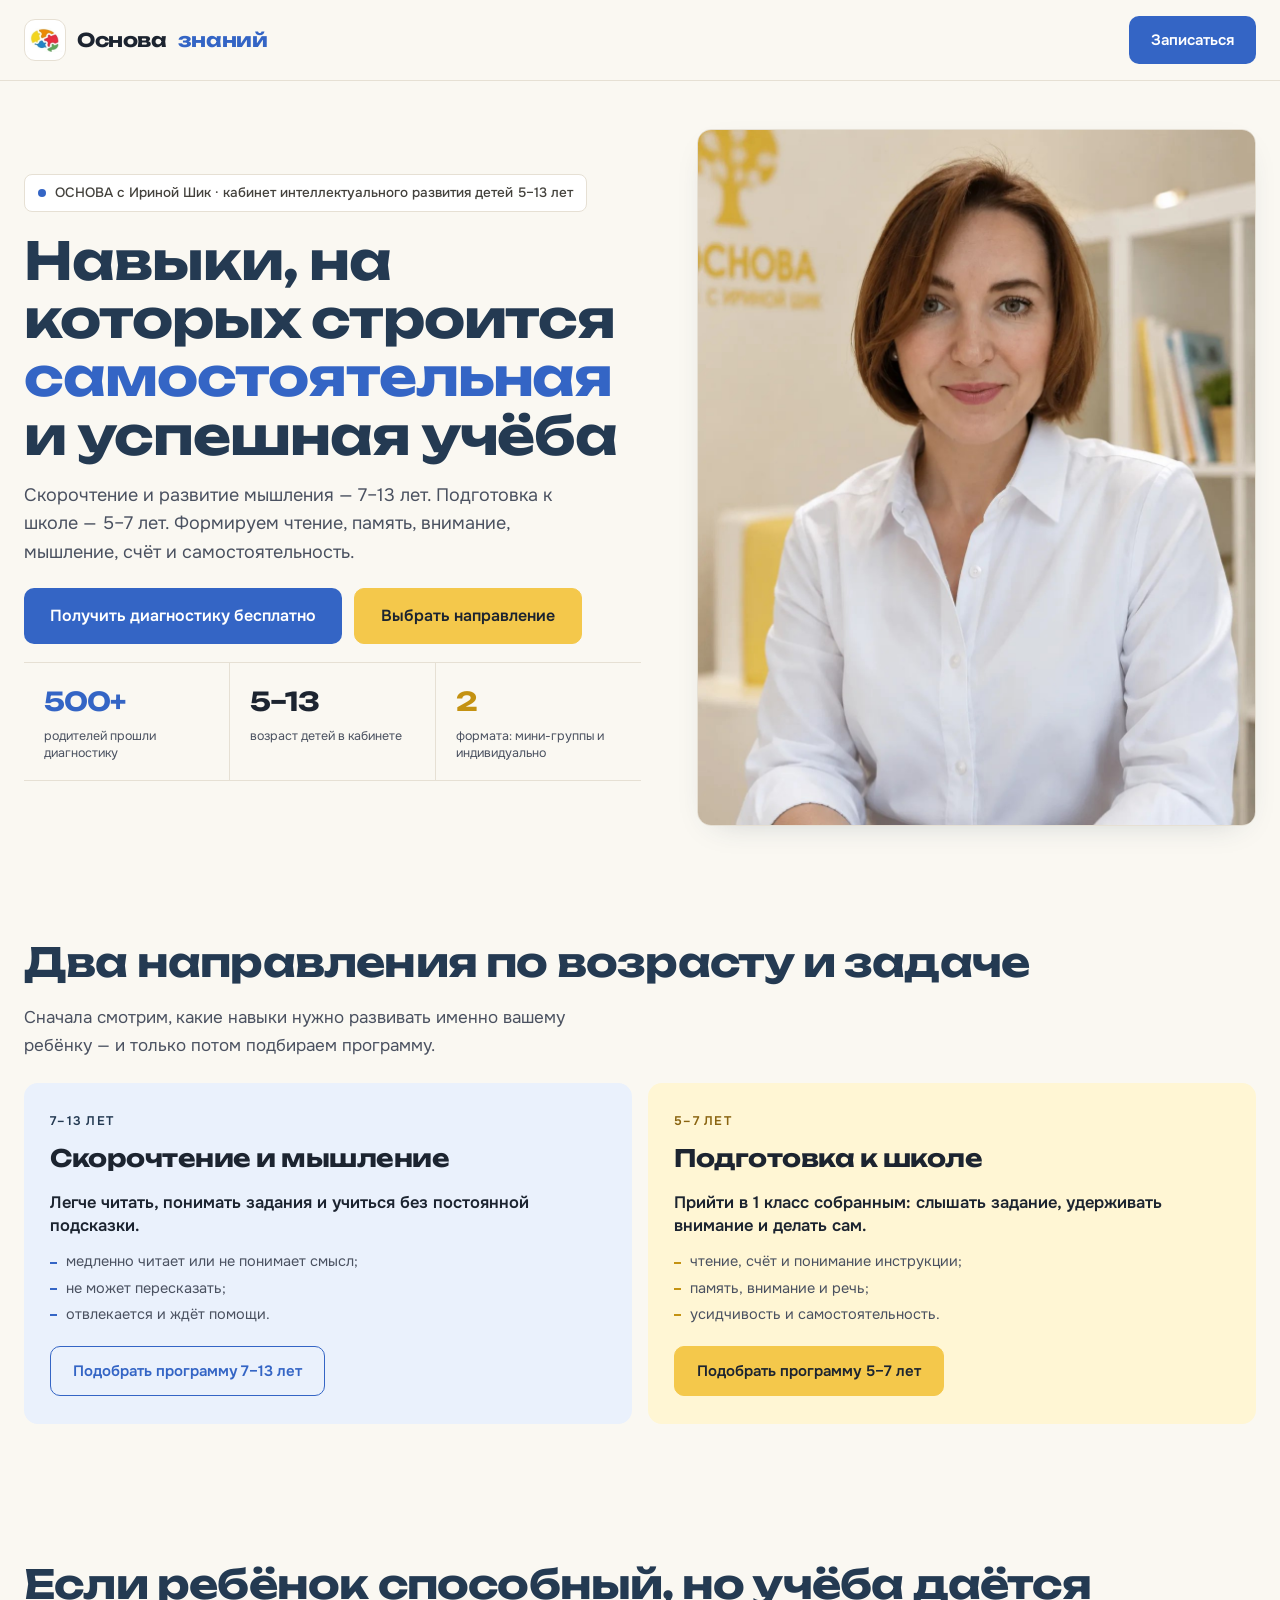
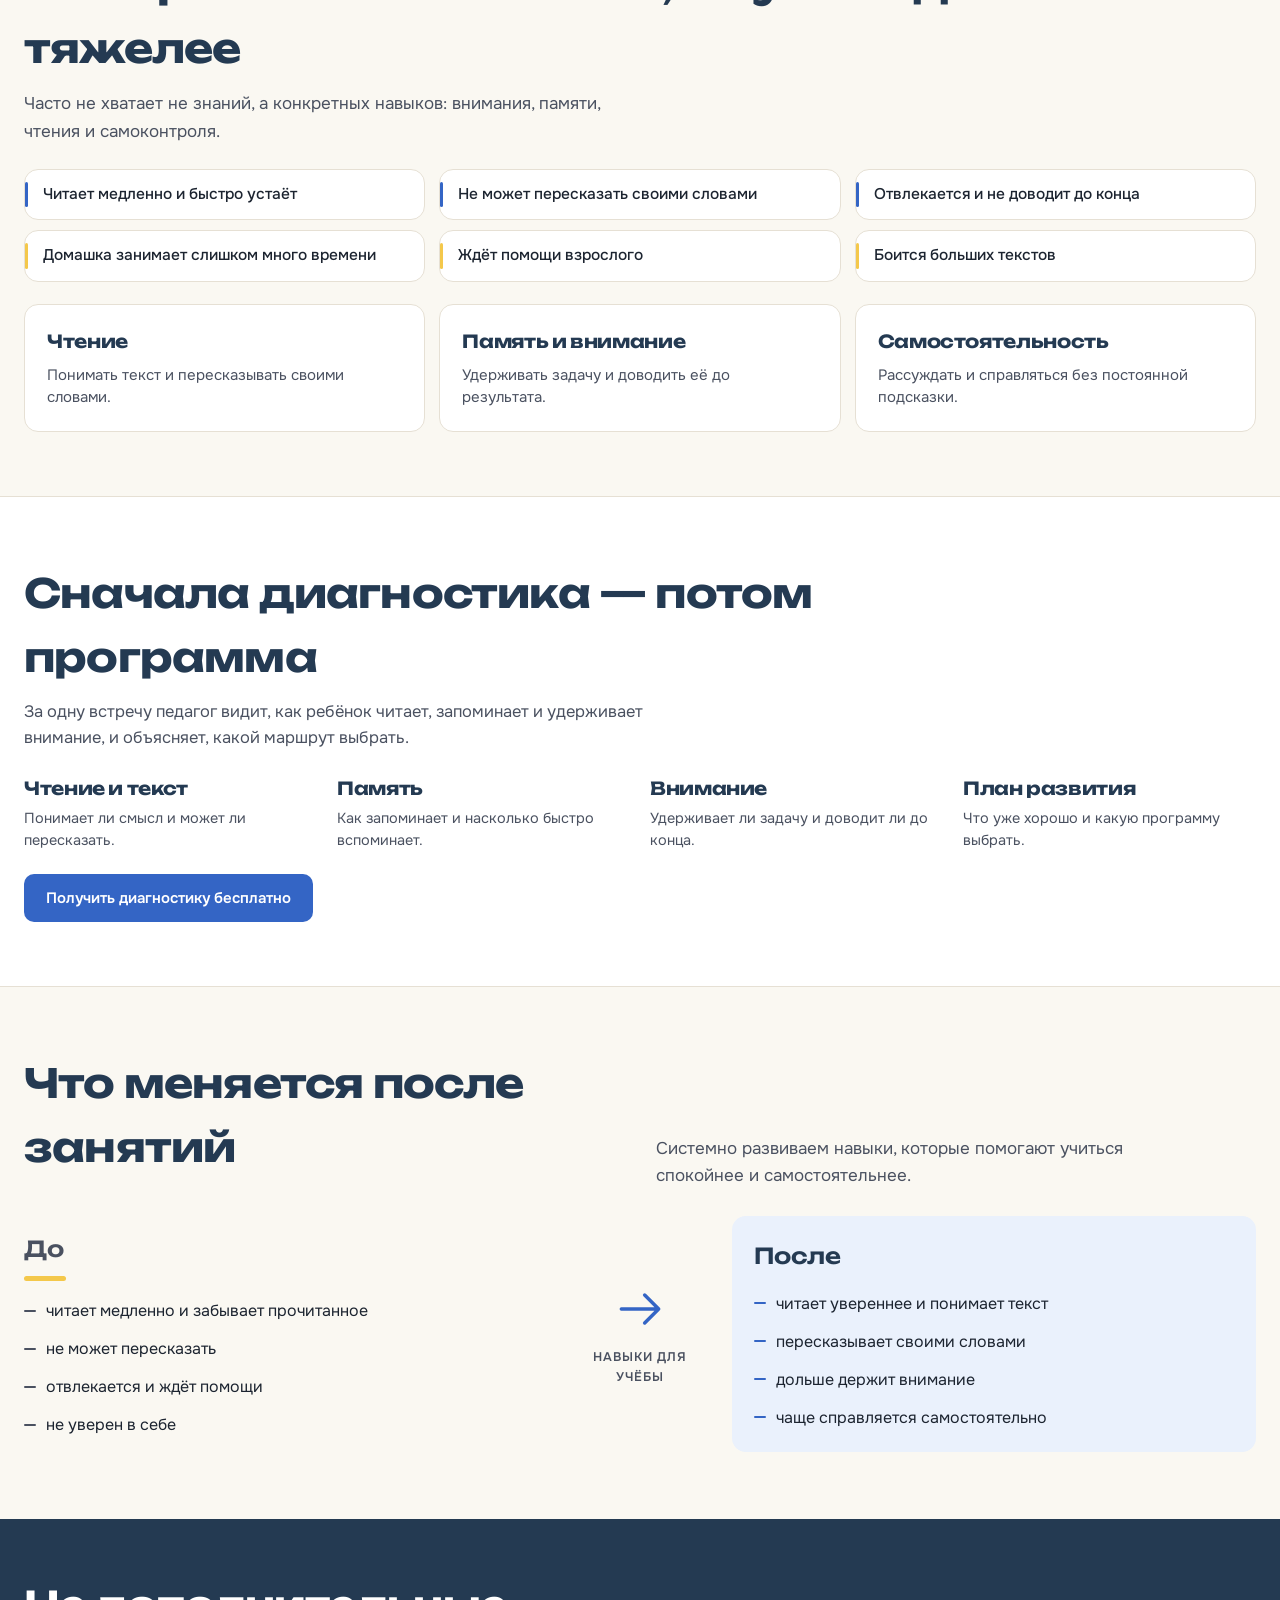
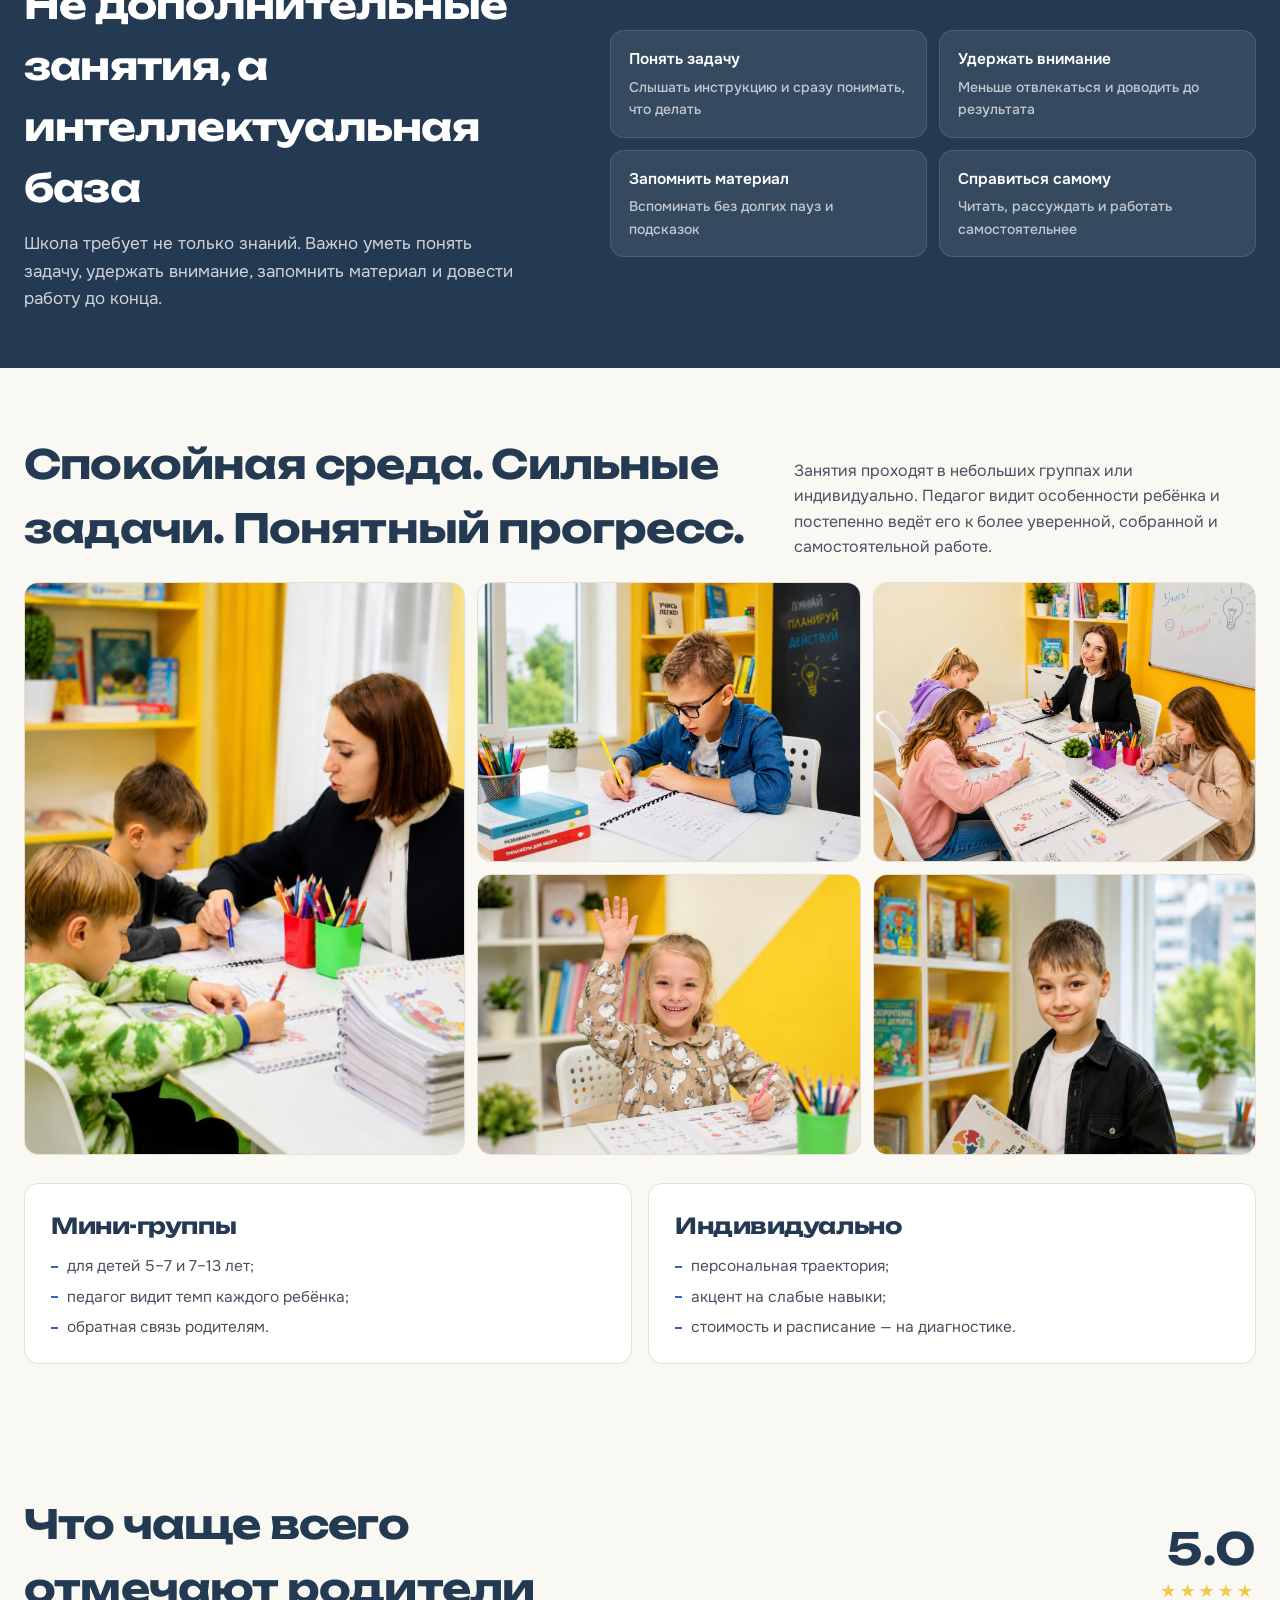
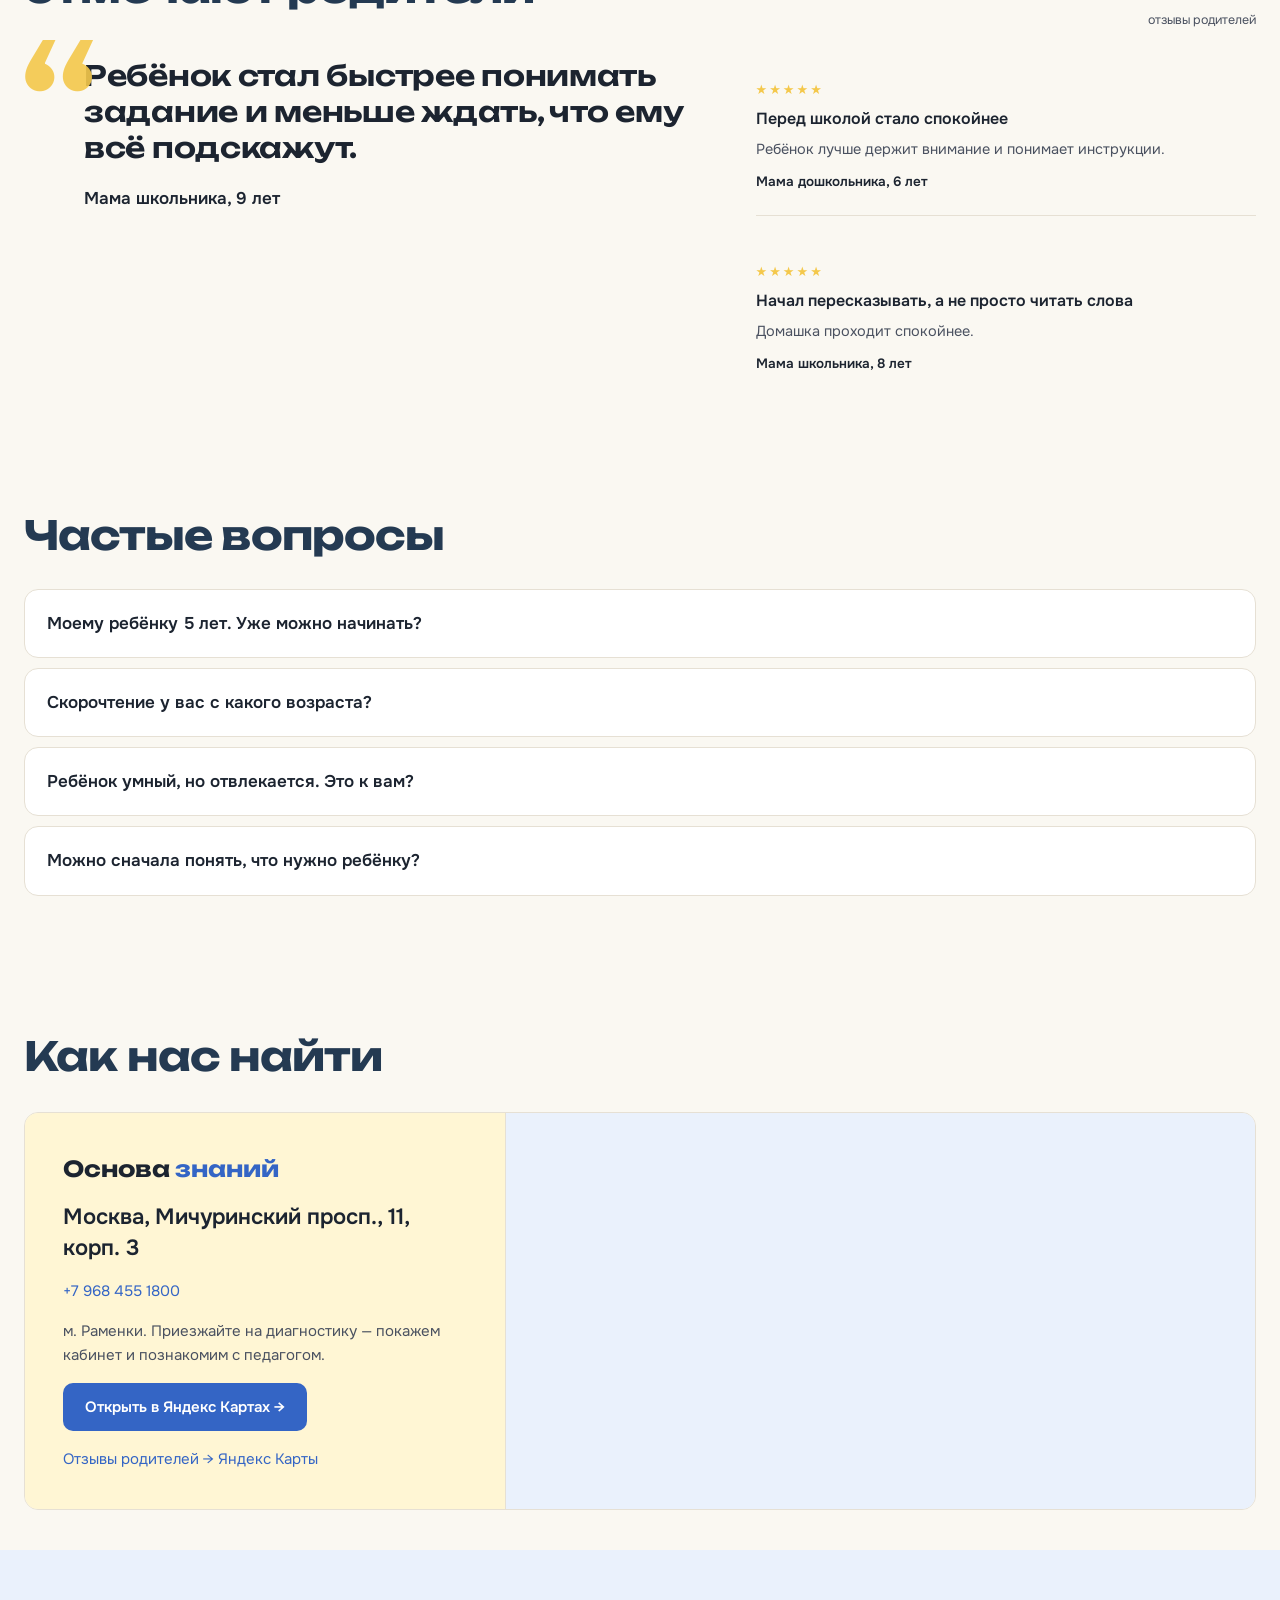
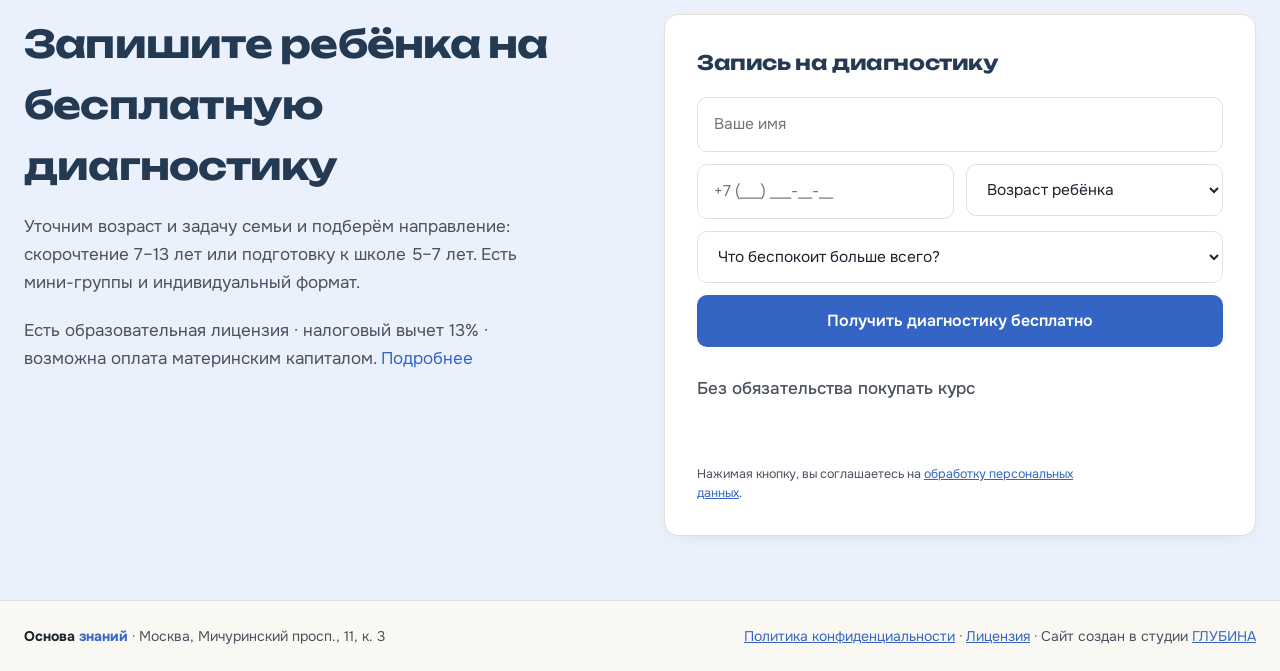
==== index.html @ 5313c155 "Widen the layout, warm the palette, and give each section a clearer job. Co-authored-by: Cursor <cur" ====
<!DOCTYPE html>
<html lang="ru">
<head>
<meta charset="utf-8">
<meta name="viewport" content="width=device-width, initial-scale=1">
<script>(function(){var p=location.pathname;if(/\/index\.html$/i.test(p))location.replace(p.replace(/\/index\.html$/i,'/')+location.search+location.hash);})();</script>
<title>Основа знаний — кабинет интеллектуального развития детей 5–13 лет</title>
<meta name="description" content="ОСНОВА с Ириной Шик на Мичуринском: скорочтение и развитие мышления 7–13 лет, подготовка к школе 5–7 лет. Бесплатная диагностика 40 минут.">
<meta name="robots" content="index, follow">
<meta name="author" content="Основа знаний">
<link rel="canonical" href="https://osnova.kotiksym.ru/">
<meta property="og:type" content="website">
<meta property="og:site_name" content="Основа знаний">
<meta property="og:title" content="Основа знаний — кабинет интеллектуального развития детей 5–13 лет">
<meta property="og:description" content="Скорочтение и развитие мышления 7–13 лет. Подготовка к школе 5–7 лет. Бесплатная диагностика 40 минут.">
<meta property="og:url" content="https://osnova.kotiksym.ru/">
<meta property="og:image" content="https://osnova.kotiksym.ru/images/hero.jpg">
<meta property="og:locale" content="ru_RU">
<meta name="geo.region" content="RU-MOW">
<meta name="geo.placename" content="Москва">
<meta name="geo.position" content="55.699093;37.511283">
<meta name="ICBM" content="55.699093, 37.511283">
<meta name="yandex-verification" content="76be8c8c491245c5">
<link rel="icon" type="image/png" sizes="120x120" href="/favicon-120.png">
<link rel="icon" type="image/png" sizes="512x512" href="/images/favicon-512.png">
<link rel="icon" type="image/png" sizes="64x64" href="/favicon.png">
<link rel="icon" type="image/x-icon" href="/favicon.ico">
<link rel="apple-touch-icon" sizes="180x180" href="/apple-touch-icon.png">
<script type="application/ld+json">
{
  "@context": "https://schema.org",
  "@type": "EducationalOrganization",
  "name": "Основа знаний",
  "description": "Кабинет интеллектуального развития детей 5–13 лет на Мичуринском проспекте. Скорочтение и развитие мышления 7–13 лет, подготовка к школе 5–7 лет.",
  "url": "https://osnova.kotiksym.ru/",
  "image": "https://osnova.kotiksym.ru/images/hero.jpg",
  "logo": "https://osnova.kotiksym.ru/images/favicon-512.png",
  "address": {
    "@type": "PostalAddress",
    "streetAddress": "Мичуринский просп., 11, корп. 3",
    "addressLocality": "Москва",
    "addressRegion": "Москва",
    "addressCountry": "RU"
  },
  "geo": {
    "@type": "GeoCoordinates",
    "latitude": 55.699093,
    "longitude": 37.511283
  },
  "hasMap": "https://yandex.ru/maps/213/moscow/house/michurinskiy_prospekt_11k3/Z04YcwZhS0EPQFtvfXp4eH9iYA==/?ll=37.511283%2C55.699093&z=20.4",
  "areaServed": "Москва"
}
</script>
<!-- Yandex.Metrika counter -->
<script type="text/javascript">
   (function(m,e,t,r,i,k,a){m[i]=m[i]||function(){(m[i].a=m[i].a||[]).push(arguments)};
   m[i].l=1*new Date();
   for (var j = 0; j < document.scripts.length; j++) {if (document.scripts[j].src === r) { return; }}
   k=e.createElement(t),a=e.getElementsByTagName(t)[0],k.async=1,k.src=r,a.parentNode.insertBefore(k,a)})
   (window, document,'script','https://mc.yandex.ru/metrika/tag.js?id=110489022', 'ym');
   ym(110489022, 'init', {ssr:true, webvisor:true, clickmap:true, accurateTrackBounce:true, trackLinks:true});
</script>
<noscript><div><img src="https://mc.yandex.ru/watch/110489022" style="position:absolute; left:-9999px;" alt="" /></div></noscript>
<!-- /Yandex.Metrika counter -->
<link rel="preconnect" href="https://fonts.googleapis.com">
<link rel="preconnect" href="https://fonts.gstatic.com" crossorigin>
<link href="https://fonts.googleapis.com/css2?family=Onest:wght@300;400;500;600;700;800&family=Unbounded:wght@400;500;600;700;800&display=swap" rel="stylesheet">
<style>
  :root{
    --bg:#FAF8F2; --surface:#FFFFFF; --line:#E6E0D4;
    --blue:#3465C5; --blue-hover:#2B56AD; --dark-blue:#243A52; --blue-soft:#EAF1FC;
    --yellow:#F4C84B; --yellow-hover:#E0B53A; --yellow-soft:#FFF6D4;
    --yellow-text:#8A6410; --yellow-num:#C49212;
    --text:#1C2430; --muted:#4A5160;
    --radius:14px; --radius-sm:10px;
  }
  *{box-sizing:border-box}
  html{scroll-behavior:smooth}
  body{margin:0;background:var(--bg);color:var(--text);font-family:"Onest",system-ui,-apple-system,sans-serif;font-size:17px;line-height:1.6;-webkit-font-smoothing:antialiased}
  ::selection{background:var(--yellow);color:var(--text)}
  img,svg,iframe{max-width:100%;display:block}
  a{color:var(--blue);text-decoration:none}
  a:hover{color:var(--blue-hover)}
  h1,h2,h3{font-family:'Unbounded','Onest',system-ui,sans-serif;font-weight:700;letter-spacing:-.02em;color:var(--dark-blue);margin:0}
  .wrap{width:calc(100% - 48px);max-width:1360px;margin:0 auto}
  @media (min-width:1680px){
    .wrap{max-width:1440px;width:calc(100% - 96px)}
  }
  section[id]{scroll-margin-top:84px}
  .journey-block{scroll-margin-top:84px}
  @keyframes draw{to{stroke-dashoffset:0}}

  section{padding:64px 0}
  section.hero{padding:48px 0 40px}
  section.contacts{padding:64px 0 40px}
  section.live{padding:56px 0}
  section.finale{padding:64px 0}
  section.gallery,section.directions,section.recognize,section.check,section.reviews,section.faq-sec,section.results{padding:64px 0}

  header.site{position:sticky;top:0;z-index:40;background:rgba(250,248,242,.94);backdrop-filter:blur(8px);border-bottom:1px solid var(--line)}
  header.site nav{display:flex;align-items:center;justify-content:space-between;gap:18px;padding:16px 0}
  .brand{display:flex;align-items:center;gap:11px;font-family:'Unbounded','Onest',system-ui,sans-serif;font-weight:700;font-size:19px;letter-spacing:-.02em;color:var(--text)}
  .brand em{font-style:normal;color:var(--blue)}
  .brand-mark{width:42px;height:42px;border-radius:11px;background:#fff;border:1px solid var(--line);display:grid;place-items:center;overflow:hidden;flex:0 0 auto}
  .brand-mark img{width:36px;height:36px;object-fit:contain}
  .btn{display:inline-flex;align-items:center;justify-content:center;min-height:48px;padding:12px 22px;border-radius:var(--radius-sm);font-weight:600;font-size:15px;border:0;cursor:pointer;transition:background .18s,color .18s,border-color .18s;text-decoration:none}
  .btn-primary{background:var(--blue);color:#fff}
  .btn-primary:hover{background:var(--blue-hover);color:#fff}
  .btn-outline{background:transparent;color:var(--blue);border:1.5px solid var(--blue)}
  .btn-outline:hover{background:var(--blue);color:#fff}
  .btn-lg{padding:14px 26px;font-size:16px;min-height:52px}

  /* Hero */
  .hero .eyebrow{display:inline-flex;align-items:center;gap:9px;padding:7px 13px;border:1px solid var(--line);border-radius:8px;font-size:13.5px;font-weight:500;color:#43413c;background:var(--surface)}
  .hero .eyebrow i{width:8px;height:8px;border-radius:50%;background:var(--blue);display:inline-block}
  .hero h1{font-size:clamp(32px,4.2vw,52px);line-height:1.12;margin:20px 0 16px;text-wrap:wrap;max-width:18ch}
  .hero h1 .u{position:relative;white-space:normal;color:var(--blue)}
  .hero h1 .u svg{position:absolute;left:-3%;right:-3%;bottom:-11px;width:106%;height:18px;overflow:visible}
  .hero p.lead{font-size:18px;line-height:1.58;color:var(--muted);max-width:46ch;margin:0 0 22px;text-wrap:pretty}
  .hero p.lead b{color:var(--text);font-weight:600}
  .hero-cta{display:flex;gap:12px;flex-wrap:wrap;margin-bottom:18px}
  .hero-cta .btn{justify-content:center}
  .hero-cta .btn-outline{background:var(--yellow);border:1.5px solid var(--yellow);color:var(--text)}
  .hero-cta .btn-outline:hover{background:var(--yellow-hover);border-color:var(--yellow-hover);color:var(--text)}
  .hero-meta{margin:0 0 26px;color:var(--muted);font-size:14.5px;font-weight:500;letter-spacing:.01em}
  .trust{display:flex;flex-wrap:wrap;gap:9px;margin-bottom:30px}
  .trust span{display:inline-flex;align-items:center;gap:6px;padding:8px 13px;border:1px solid var(--line);border-radius:999px;background:var(--surface);font-size:13.5px;font-weight:600}
  .trust .stars{color:var(--yellow);letter-spacing:1px}
  .hero .wrap{display:grid;grid-template-columns:minmax(0,1.05fr) minmax(0,.95fr);gap:56px;align-items:center}
  .hero-photo{border-radius:var(--radius);overflow:hidden;border:1px solid var(--line);box-shadow:0 10px 32px -18px rgba(36,58,82,.28);background:var(--surface);align-self:center;padding:0}
  .hero-photo img{display:block;width:100%;height:auto;object-fit:contain;object-position:top center}

  /* Real photo block */
  .gallery{padding:64px 0}
  .gallery-head{display:flex;align-items:end;justify-content:space-between;gap:24px;margin-bottom:22px}
  .gallery-head h2{font-size:clamp(28px,3.4vw,40px)}
  .gallery-head p{margin:0;color:var(--muted);max-width:42ch;font-size:16px}
  .gallery-grid{display:grid;grid-template-columns:1.15fr 1fr 1fr;grid-template-rows:1fr 1fr;gap:12px;aspect-ratio:2.15/1;min-height:420px}
  .gallery-item{appearance:none;padding:0;text-align:inherit;font:inherit;color:inherit;display:block;border-radius:var(--radius);overflow:hidden;border:1px solid var(--line);background:var(--surface);cursor:zoom-in;position:relative;min-width:0;min-height:0}
  .gallery-grid .gallery-item{height:100%;width:100%}
  .gallery-grid .gallery-item:nth-child(1){grid-row:1 / span 2}
  .gallery-grid .gallery-item img{width:100%;height:100%;display:block;object-fit:cover;transition:transform .35s ease}
  .gallery-grid .gallery-item:nth-child(1) img{object-position:center 38%}
  .gallery-grid .gallery-item:nth-child(2) img{object-position:center 48%}
  .gallery-grid .gallery-item:nth-child(3) img{object-position:center 42%}
  .gallery-grid .gallery-item:nth-child(4) img{object-position:center 30%}
  .gallery-grid .gallery-item:nth-child(5) img{object-position:center 18%}
  .gallery-grid .gallery-item:hover img{transform:scale(1.03)}

  .photo-lightbox{position:fixed;inset:0;background:rgba(20,24,34,.88);z-index:100;display:none;align-items:center;justify-content:center;padding:28px}
  .photo-lightbox.open{display:flex}
  .photo-lightbox img{max-width:min(1100px,94vw);max-height:90vh;width:auto;height:auto;border-radius:14px;box-shadow:0 24px 80px rgba(0,0,0,.35)}
  .photo-lightbox button{position:absolute;top:18px;right:18px;width:44px;height:44px;border:0;border-radius:50%;background:#fff;color:var(--text);font:600 25px/1 Onest,sans-serif;cursor:pointer}

  @media (max-width:1099px){
    .hero .wrap{grid-template-columns:minmax(0,1fr)}
    .hero-photo{max-width:420px;margin-inline:auto}
    .gallery-head{align-items:start;flex-direction:column;gap:8px}
    .gallery-grid{grid-template-columns:1fr 1fr;grid-template-rows:minmax(280px,42vw) minmax(170px,24vw) minmax(170px,24vw);aspect-ratio:auto;min-height:0}
    .gallery-grid .gallery-item:nth-child(1){grid-column:1 / -1;grid-row:auto}
  }
  @media (max-width:640px){
    .hero-photo{max-width:340px}
    .gallery-grid{grid-template-columns:1fr 1fr;grid-template-rows:minmax(220px,58vw) minmax(140px,36vw) minmax(140px,36vw);gap:10px;aspect-ratio:auto;min-height:0}
    .gallery-grid .gallery-item:nth-child(1){grid-column:1 / -1}
  }
  .proof{display:grid;grid-template-columns:repeat(3,1fr);max-width:none;gap:0;border-top:1px solid var(--line);border-bottom:1px solid var(--line)}
  .proof>div{padding:18px 20px;border-right:1px solid var(--line)}
  .proof>div:last-child{border-right:0}
  .proof b{display:block;font-family:'Unbounded','Onest',system-ui,sans-serif;font-weight:700;font-size:26px;letter-spacing:-.04em;color:var(--dark-blue)}
  .proof>div:nth-child(1) b{color:var(--blue)}
  .proof>div:nth-child(2) b{color:var(--text)}
  .proof>div:nth-child(3) b{color:var(--yellow-num)}
  .proof span{display:block;color:var(--muted);font-size:12.5px;margin-top:6px;line-height:1.35}

  /* Directions — two choice blocks */
  .directions{padding:64px 0}
  .directions h2,.recognize h2,.check h2,.results-top h2,.reviews-head h2,.contacts h2,.faq-sec h2,.format-sec h2{font-size:clamp(28px,3.4vw,40px);margin:0 0 10px}
  .directions .sub,.recognize .sub,.format-sec .sub{color:var(--muted);max-width:54ch;margin:0 0 24px}
  .dir-choice{display:grid;grid-template-columns:1fr 1fr;gap:16px;align-items:stretch}
  .dir-card{background:var(--blue-soft);border-radius:var(--radius);padding:28px 26px;display:flex;flex-direction:column;gap:8px;min-width:0}
  .dir-card.alt{background:var(--yellow-soft)}
  .dir-card .age{color:var(--dark-blue);font-weight:600;font-size:12.5px;letter-spacing:.1em;text-transform:uppercase}
  .dir-card.alt .age{color:var(--yellow-text)}
  .dir-card h3{font-family:'Unbounded','Onest',system-ui,sans-serif;font-size:24px;margin:0;color:var(--text)}
  .dir-card .trigger{margin:6px 0 0;color:var(--text);font-size:16.5px;font-weight:600;line-height:1.4}
  .dir-card .result{margin:0;color:var(--muted);font-size:15.5px;line-height:1.5}
  .dir-card .dir-cta{margin-top:14px;align-self:flex-start;white-space:normal}
  .dir-card.alt .dir-cta{background:var(--yellow);border:1.5px solid var(--yellow);color:var(--text)}
  .dir-card.alt .dir-cta:hover{background:var(--yellow-hover);border-color:var(--yellow-hover);color:var(--text)}
  .dir-card h4{margin:10px 0 0;font-size:13px;font-family:Onest,sans-serif;font-weight:700;letter-spacing:.04em;text-transform:uppercase;color:var(--dark-blue)}
  .dir-card.alt h4{color:var(--yellow-text)}
  .dir-card ul{margin:6px 0 0;padding:0;list-style:none;display:grid;gap:6px}
  .dir-card li{padding-left:16px;position:relative;color:var(--muted);font-size:14.5px;line-height:1.4}
  .dir-card li::before{content:"";position:absolute;left:0;top:.7em;width:7px;height:2px;background:var(--blue)}
  .dir-card.alt li::before{background:var(--yellow-num)}
  .dir-card .dir-note{margin-top:10px;padding-top:12px;border-top:1px solid rgba(38,59,120,.12);font-size:14.5px;color:var(--text);line-height:1.5}
  .dir-card .dir-note b{display:block;margin-bottom:4px}

  .skills{padding:0}
  .skill-grid{display:grid;grid-template-columns:repeat(3,1fr);gap:14px;margin-top:22px}
  .skill-grid article{background:var(--surface);border:1px solid var(--line);border-radius:var(--radius);padding:22px}
  .skill-grid h3{font-size:18px;margin:0 0 8px}
  .skill-grid p{margin:0;color:var(--muted);font-size:15px;line-height:1.5}

  .format-grid{display:grid;grid-template-columns:1fr 1fr;gap:16px;margin-top:28px}
  .format-card{background:var(--surface);border:1px solid var(--line);border-radius:var(--radius);padding:24px 26px}
  .format-card h3{font-size:22px;margin:0 0 12px}
  .format-card ul{list-style:none;padding:0;margin:0;display:grid;gap:8px}
  .format-card li{padding-left:16px;position:relative;color:var(--muted);font-size:15.5px;line-height:1.45}
  .format-card li::before{content:"";position:absolute;left:0;top:.7em;width:7px;height:2px;background:var(--blue)}
  .format-cta{margin-top:22px}

  .faq-sec{padding:64px 0}
  .faq-sec h2{margin:0 0 22px}
  .faq-list{display:grid;gap:10px;max-width:none}
  .faq-list details{background:var(--surface);border:1px solid var(--line);border-radius:var(--radius);padding:4px 22px}
  .faq-list summary{cursor:pointer;font-weight:600;padding:16px 0;list-style:none}
  .faq-list summary::-webkit-details-marker{display:none}
  .faq-list details p{margin:0 0 16px;color:var(--muted);font-size:15.5px;line-height:1.55}

  .cta-points{display:grid;gap:10px;margin:18px 0 0;padding:0;list-style:none}
  .cta-points li{padding-left:18px;position:relative;color:var(--muted)}
  .cta-points li::before{content:"";position:absolute;left:0;top:.7em;width:8px;height:2px;background:var(--blue)}

  .reviews{padding:64px 0}

  /* Recognize pains */
  .recognize{padding:64px 0}
  .pain-grid{display:grid;grid-template-columns:1fr 1fr 1fr;gap:10px 14px;list-style:none;margin:0;padding:0}
  .pain-grid li{padding:14px 16px 14px 18px;background:var(--surface);border:1px solid var(--line);border-radius:var(--radius);font-size:15.5px;font-weight:500;line-height:1.4;position:relative}
  .pain-grid li::before{content:"";position:absolute;left:0;top:12px;bottom:12px;width:3px;border-radius:2px;background:var(--blue)}
  .pain-grid li:nth-child(n+4)::before{background:var(--yellow)}

  /* Diagnostic check */
  .check{padding:64px 0;background:var(--surface);border-top:1px solid var(--line);border-bottom:1px solid var(--line)}
  .check h2{max-width:24ch}
  .check-grid{display:grid;grid-template-columns:repeat(4,1fr);gap:16px 20px;margin:22px 0 22px}
  .check-item h3{font-size:18px;margin:0 0 6px}
  .check-item p{margin:0;color:var(--muted);font-size:14.5px;line-height:1.5}
  .check .after{color:var(--muted);font-size:16.5px;line-height:1.6;max-width:62ch;margin:0 0 22px}
  .check .btn{min-height:48px}

  /* Results */
  .results-top{display:grid;grid-template-columns:1fr 1fr;gap:32px;align-items:end;margin-bottom:24px}
  .results-top p{color:var(--muted);margin:0;max-width:46ch}
  .journey-block{margin-top:8px;padding-top:0}
  .journey-program{font-size:20px;margin:0 0 14px;color:var(--dark-blue)}
  .journey-block.prep .journey-program{color:var(--yellow-text)}
  .journey-col.after.prep{background:var(--yellow-soft)}
  .journey-block.prep .journey-col.after li::before{background:var(--yellow-num)}
  .journey-block.prep .journey-arrow{color:var(--yellow-num)}
  .journey{display:grid;grid-template-columns:1fr auto 1fr;gap:28px;align-items:center}
  .journey-col{padding:18px 0}
  .journey-col.after{background:var(--blue-soft);padding:22px;border-radius:var(--radius)}
  .journey-col h3{font-size:22px;color:var(--muted);margin:0 0 18px;font-family:'Unbounded','Onest',sans-serif;font-weight:600;letter-spacing:-.01em}
  .journey-col.now h3::after{content:"";display:block;width:42px;height:5px;margin-top:10px;border-radius:999px;background:var(--yellow)}
  .journey-col.after h3{color:var(--dark-blue)}
  .journey-col ul{list-style:none;padding:0;margin:0;display:grid;gap:14px;color:var(--text);font-size:16px;line-height:1.5}
  .journey-col li{padding-left:22px;position:relative}
  .journey-col li::before{content:"";position:absolute;left:0;top:.65em;width:12px;height:2px;background:var(--muted);border-radius:2px}
  .journey-col.after li::before{background:var(--blue)}
  .journey-arrow{display:flex;flex-direction:column;align-items:center;gap:10px;color:var(--blue)}
  .journey-arrow svg{width:56px;height:56px}
  .journey-arrow span{font-size:12.5px;letter-spacing:.08em;text-transform:uppercase;color:var(--muted);max-width:16ch;text-align:center;font-weight:600}

  /* Live center — compact */
  .live{background:var(--dark-blue);color:#fff}
  .live .wrap{display:grid;grid-template-columns:minmax(0,.92fr) minmax(0,1.08fr);gap:36px;align-items:center}
  .live h2{color:#fff;font-size:clamp(26px,3.4vw,38px);max-width:18ch}
  .live p{color:rgba(255,255,255,.78);font-size:17px;line-height:1.6;margin:12px 0 0;max-width:46ch}
  .live-points{list-style:none;margin:0;padding:0;display:grid;grid-template-columns:1fr 1fr;gap:12px}
  .live-points li{background:rgba(255,255,255,.08);border:1px solid rgba(255,255,255,.12);border-radius:var(--radius);padding:16px 18px;font-weight:600;font-size:15.5px}
  .live-points li span{display:block;margin-top:4px;color:rgba(255,255,255,.7);font-weight:500;font-size:14px}

  /* Reviews */
  .reviews-head{display:flex;justify-content:space-between;align-items:end;gap:24px;margin-bottom:28px;flex-wrap:wrap}
  .reviews-head h2{max-width:16ch}
  .reviews-rating{text-align:right}
  .reviews-rating .num{font-family:'Unbounded','Onest',sans-serif;font-weight:700;font-size:44px;color:var(--dark-blue);line-height:1}
  .reviews-rating .stars{color:var(--yellow);letter-spacing:3px;font-size:18px;margin-top:6px}
  .reviews-rating .src{color:var(--muted);font-size:12.5px;margin-top:4px}
  .reviews-grid{display:grid;grid-template-columns:1.35fr 1fr;gap:56px;align-items:start}
  .review-main{position:relative;padding-left:60px}
  .review-main::before{content:"“";position:absolute;left:-6px;top:-40px;font-family:'Unbounded','Onest',sans-serif;font-size:180px;color:var(--yellow);line-height:1;opacity:.9}
  .review-main .quote{font-family:'Unbounded','Onest',sans-serif;font-weight:600;font-size:clamp(22px,2.4vw,28px);line-height:1.3;color:var(--text);margin:0 0 18px;letter-spacing:-.01em}
  .review-main p{margin:0 0 20px;color:var(--muted);font-size:16px;line-height:1.65}
  .review-main .meta{color:var(--text);font-weight:600}
  .review-main .date{color:var(--muted);font-weight:400;margin-left:8px;font-size:14px}
  .review-side{display:grid;gap:24px}
  .review-side article{padding:22px 0;border-bottom:1px solid var(--line)}
  .review-side article:last-child{border-bottom:0;padding-bottom:0}
  .review-side .stars{color:var(--yellow);letter-spacing:2px;font-size:13px;margin-bottom:8px}
  .review-side .title-l{font-weight:600;color:var(--text);margin:0 0 8px;font-size:16px;line-height:1.35}
  .review-side p{margin:0 0 10px;color:var(--muted);font-size:14.5px;line-height:1.6}
  .review-side .meta{color:var(--text);font-weight:600;font-size:13.5px}
  .review-side .date{color:var(--muted);font-weight:400;margin-left:6px}
  .reviews-cta{display:flex;justify-content:center;margin-top:36px}

  /* Contacts — yellow info + map */
  .contacts h2{margin:0 0 24px}
  .contacts-grid{display:grid;grid-template-columns:.9fr 1.4fr;gap:0;overflow:hidden;border-radius:var(--radius);border:1px solid var(--line)}
  .contacts-info{background:var(--yellow-soft);padding:38px;display:flex;flex-direction:column;justify-content:center;gap:16px;border-right:1px solid var(--line)}
  .contacts-info .name{font-family:'Unbounded','Onest',sans-serif;font-weight:700;font-size:22px;color:var(--text)}
  .contacts-info .name em{font-style:normal;color:var(--blue)}
  .contacts-info address{font-style:normal;font-size:22px;line-height:1.4;color:var(--text);font-weight:600}
  .contacts-info p{margin:0;color:var(--muted);font-size:15px}
  .contacts-map{min-height:280px;background:var(--blue-soft);display:block;overflow:hidden}
  .contacts-map iframe{display:block;width:100%;height:100%;min-height:280px;border:0}

  /* Final — blue-soft */
  .finale{background:var(--blue-soft);border-top:0;color:var(--text)}
  .finale .wrap{display:grid;grid-template-columns:1fr 1fr;gap:48px;align-items:start}
  .finale h2{color:var(--dark-blue);font-size:clamp(26px,3.6vw,38px);max-width:18ch}
  .finale p{color:var(--muted);font-size:17px;line-height:1.65;margin:16px 0 20px;max-width:48ch}
  .finale form{background:#fff;border:1px solid var(--line);border-radius:var(--radius);padding:32px;display:grid;gap:12px;color:var(--text);box-shadow:0 6px 18px -12px rgba(36,58,82,.22)}
  .finale form h3{font-family:'Unbounded','Onest',sans-serif;font-weight:700;font-size:20px;margin:0 0 6px;color:var(--dark-blue)}
  .finale form input,.finale form select,.finale form textarea{width:100%;padding:14px 16px;border:1.5px solid var(--line);border-radius:var(--radius-sm);font:inherit;font-size:15.5px;background:#fff;color:var(--text);transition:border-color .15s,box-shadow .15s;min-height:48px}
  .finale form input:focus,.finale form select:focus,.finale form textarea:focus{outline:0;border-color:var(--blue);box-shadow:0 0 0 3px rgba(52,101,197,.18)}
  .finale form textarea{min-height:88px;resize:vertical}
  .finale form .row{display:grid;grid-template-columns:1fr 1fr;gap:12px}
  .finale form button{width:100%;min-height:52px;padding:16px;border:0;border-radius:var(--radius-sm);background:var(--blue);color:#fff;font:600 16px/1 'Onest';cursor:pointer;transition:background .18s}
  .finale form button:hover:not(:disabled){background:var(--blue-hover)}
  .finale form button:disabled{opacity:.7;cursor:default}
  .finale form .privacy{font-size:12.5px;color:var(--muted);line-height:1.5;margin:0}
  .finale form .privacy a{color:var(--blue);text-decoration:underline}
  .form-status{font-size:13.5px;line-height:1.45;min-height:18px;margin:2px 0 -2px}
  .form-status.err{color:#C13B29}
  .form-status.ok{color:var(--dark-blue)}
  .form-field{display:flex;flex-direction:column;gap:4px;min-width:0}
  .field-error{color:#C13B29;font-size:12px;line-height:1.3}
  .field-error[hidden]{display:none!important}
  .form-note{margin:2px 0 0;font-size:13.5px;color:var(--muted);font-weight:500}

  /* Footer */
  footer.site{background:var(--bg);border-top:1px solid var(--line);padding:24px 0}
  footer.site .row{display:flex;justify-content:space-between;flex-wrap:wrap;gap:14px;color:var(--muted);font-size:14px}
  footer.site .row a{color:var(--blue);text-decoration:underline}
  footer.site .row a:hover{color:var(--blue-hover)}
  footer.site strong em{font-style:normal;color:var(--blue)}
  footer.site strong{color:var(--text)}

  /* Tablet / mobile */
  @media (max-width:1099px){
    .wrap{width:calc(100% - 32px)}
    section{padding:48px 0}
    section.hero{padding:32px 0 28px}
    section.live,section.finale,section.gallery,section.directions,section.recognize,section.check,section.reviews,section.faq-sec,section.results,section.contacts{padding:48px 0}
    header.site nav{padding:12px 0;gap:12px}
    .brand{font-size:17px}
    .btn{min-height:44px}
    .hero .wrap{gap:28px}
    .hero-photo{order:2;max-width:380px;width:100%;margin-inline:auto;border-radius:16px}
    .hero h1{max-width:none;text-wrap:wrap}
    .dir-choice,.pain-grid,.check-grid,.skill-grid,.format-grid{grid-template-columns:1fr 1fr}
    .dir-card h3{font-size:22px}
    .dir-cta{justify-self:start}
    .journey{grid-template-columns:1fr}
    .journey-arrow{transform:rotate(90deg);margin:6px auto}
    .live .wrap,.finale .wrap,.reviews-grid,.contacts-grid,.results-top{grid-template-columns:1fr;gap:24px}
    .live-points{grid-template-columns:1fr 1fr}
    section.directions,section.recognize,section.check{padding:48px 0}
    .contacts-grid{border-radius:16px}
    .contacts-info{border-right:0;border-bottom:1px solid var(--line);padding:28px 22px}
    .contacts-info address{font-size:20px}
    .contacts-map,.contacts-map iframe{min-height:260px}
    .reviews-head{align-items:start;gap:14px;margin-bottom:28px}
    .reviews-rating{text-align:left}
    .review-main{padding-left:0}
    .review-main::before{position:static;display:block;font-size:84px;height:64px;line-height:1}
    .reviews-cta .btn,.contacts-info .btn{width:100%}
    .finale form{padding:24px 18px}
    footer.site .row{flex-direction:column;gap:10px}
  }
  @media (max-width:640px){
    body{font-size:16px}
    .wrap{width:calc(100% - 24px)}
    section{padding:40px 0}
    section.hero{padding:28px 0 24px}
    section.gallery,section.live,section.finale,section.contacts,section.directions,section.recognize,section.check,section.reviews,section.faq-sec,section.results{padding:40px 0}
    section[id]{scroll-margin-top:72px}
    .brand{font-size:15px;min-width:0}
    header.site nav{padding:10px 0;gap:8px}
    header.site .btn{padding:8px 12px;font-size:13.5px;min-height:40px;flex:0 0 auto}
    .hero .eyebrow{font-size:12.5px;padding:6px 10px;max-width:100%;white-space:normal;line-height:1.35}
    .hero h1{font-size:clamp(20px,5.8vw,26px);margin:12px 0 10px;line-height:1.2;padding-right:2px}
    .hero h1 .u{white-space:normal}
    .hero h1 .u svg{display:none}
    .hero p.lead{font-size:15.5px;margin-bottom:14px;line-height:1.5}
    .hero-cta{flex-direction:column;margin-bottom:8px}
    .hero-cta .btn{width:100%;padding:15px 18px;font-size:15px;text-align:center}
    .hero-meta{margin:0 0 18px;font-size:13.5px;line-height:1.4}
    .trust{gap:8px;margin-bottom:20px}
    .trust span{font-size:12.5px;padding:7px 11px}
    .proof{grid-template-columns:1fr;max-width:100%}
    .proof>div{border-right:0;border-bottom:1px solid var(--line);display:flex;align-items:baseline;gap:12px;padding:14px 0}
    .proof>div:last-child{border-bottom:0}
    .proof b{font-size:22px}
    .proof span{margin-top:0;font-size:13px}
    .gallery-head h2,.directions h2,.recognize h2,.check h2,.results-top h2,.reviews-head h2,.contacts h2,.live h2,.finale h2{font-size:clamp(24px,7vw,32px)}
    .gallery-head p,.directions .sub,.recognize .sub,.results-top p,.finale p,.live p,.check .after{font-size:15.5px}
    .gallery-grid{gap:10px}
    .gallery-item{border-radius:12px}
    .dir-choice,.format-grid{grid-template-columns:1fr}
    .pain-grid,.check-grid,.skill-grid,.live-points{grid-template-columns:1fr 1fr;gap:8px 10px}
    .dir-card{padding:18px 16px;border-radius:10px}
    .check .btn,.dir-cta{width:100%;justify-self:stretch;white-space:normal}
    section.directions,section.recognize,section.check{padding:40px 0}
    .journey-block{margin-top:18px}
    .proof{margin-bottom:0}
    .journey-col{padding:18px 0}
    .journey-col.after{padding:20px}
    .journey-col h3{font-size:20px}
    .journey-col ul{font-size:15px;gap:12px}
    .live ol li{padding:16px 0;gap:10px}
    .live ol li b{font-size:16px}
    .live ol li span{font-size:14px}
    .review-main .quote{font-size:20px}
    .review-main p,.review-side p{font-size:15px}
    .reviews-rating .num{font-size:36px}
    .reviews-cta{margin-top:28px}
    .contacts-info{padding:22px 18px;gap:12px}
    .contacts-info .name{font-size:20px}
    .contacts-info address{font-size:18px}
    .contacts-map,.contacts-map iframe{min-height:220px}
    .finale form{padding:20px 16px;border-radius:14px;gap:10px}
    .finale form h3{font-size:18px}
    .finale form .row{grid-template-columns:1fr}
    .finale form input{font-size:16px;padding:14px 14px;min-height:48px}
    .finale form button{min-height:52px;padding:16px 14px;font-size:15px;line-height:1.25}
    .finale form .privacy{font-size:12px}
    .photo-lightbox{padding:16px}
    .photo-lightbox button{top:12px;right:12px;width:44px;height:44px}
    footer.site{padding:20px 0 28px}
    footer.site .row{font-size:13px;line-height:1.5}
  }
  @media (max-width:380px){
    .wrap{width:calc(100% - 24px)}
    .hero h1{font-size:19px;line-height:1.22;padding-right:2px}
    .hero-cta .btn,.finale form button{font-size:14px}
    header.site .btn{padding:8px 10px;font-size:13px}
  }
</style>
<link rel="stylesheet" href="/responsive.css">
</head>
<body>
<noscript>
  <div style="max-width:760px;margin:0 auto;padding:32px 20px;font-family:system-ui,sans-serif;color:#20232B">
    <p style="font-size:24px;font-weight:700;margin:0 0 12px">Основа знаний — кабинет интеллектуального развития детей 5–13 лет</p>
    <p>Мичуринский проспект, 11, корп. 3. Скорочтение и развитие мышления 7–13 лет, подготовка к школе 5–7 лет. Бесплатная диагностика 40 минут.</p>
    <p>Телефон: <a href="tel:+79684551800">+7 968 455 1800</a></p>
  </div>
</noscript>

<header class="site">
  <nav class="wrap">
    <a href="#top" class="brand"><span class="brand-mark"><img src="/images/logo.jpg" alt="Основа знаний"></span>Основа <em>знаний</em></a>
    <a href="#form" class="btn btn-primary">Записаться</a>
  </nav>
</header>

<main>

<section id="top" class="hero">
  <div class="wrap">
    <div>
      <span class="eyebrow"><i></i>ОСНОВА с Ириной Шик · кабинет интеллектуального развития детей 5–13 лет</span>
      <h1>Навыки, на которых строится <span class="u">самостоятельная<svg viewBox="0 0 240 30" preserveAspectRatio="none"><path d="M6 18 C 70 4, 150 28, 234 10" fill="none" stroke="#F1C84B" stroke-width="8" stroke-linecap="round" stroke-dasharray="320" stroke-dashoffset="320" style="animation:draw 1.1s .35s ease forwards"/></svg></span> и успешная учёба</h1>
      <p class="lead">Скорочтение и развитие мышления — 7–13 лет. Подготовка к школе — 5–7 лет. Формируем чтение, память, внимание, мышление, счёт и самостоятельность.</p>
      <div class="hero-cta">
        <a href="#form" class="btn btn-primary btn-lg" data-cta="diagnostic">Получить диагностику бесплатно</a>
        <a href="#directions" class="btn btn-outline btn-lg">Выбрать направление</a>
      </div>
      <div class="proof">
        <div><b>500+</b><span>родителей прошли диагностику</span></div>
        <div><b>5–13</b><span>возраст детей в кабинете</span></div>
        <div><b>2</b><span>формата: мини-группы и индивидуально</span></div>
      </div>
    </div>
    <button class="hero-photo gallery-item" type="button" data-full="images/hero.jpg" aria-label="Увеличить фотографию">
      <img src="images/hero.jpg" alt="Ирина Шик, кабинет интеллектуального развития ОСНОВА">
    </button>
  </div>
</section>

<section id="directions" class="directions">
  <div class="wrap">
    <h2>Два направления по возрасту и задаче</h2>
    <p class="sub">Сначала смотрим, какие навыки нужно развивать именно вашему ребёнку — и только потом подбираем программу.</p>

    <div class="dir-choice">
      <article class="dir-card">
        <div class="age">7–13 лет</div>
        <h3>Скорочтение и мышление</h3>
        <p class="trigger">Легче читать, понимать задания и учиться без постоянной подсказки.</p>
        <ul>
          <li>медленно читает или не понимает смысл;</li>
          <li>не может пересказать;</li>
          <li>отвлекается и ждёт помощи.</li>
        </ul>
        <a href="#form" class="btn btn-outline dir-cta">Подобрать программу 7–13 лет</a>
      </article>

      <article class="dir-card alt">
        <div class="age">5–7 лет</div>
        <h3>Подготовка к школе</h3>
        <p class="trigger">Прийти в 1 класс собранным: слышать задание, удерживать внимание и делать сам.</p>
        <ul>
          <li>чтение, счёт и понимание инструкции;</li>
          <li>память, внимание и речь;</li>
          <li>усидчивость и самостоятельность.</li>
        </ul>
        <a href="#form" class="btn btn-outline dir-cta">Подобрать программу 5–7 лет</a>
      </article>
    </div>
  </div>
</section>

<section id="pains" class="recognize">
  <div class="wrap">
    <h2>Если ребёнок способный, но учёба даётся тяжелее</h2>
    <p class="sub">Часто не хватает не знаний, а конкретных навыков: внимания, памяти, чтения и самоконтроля.</p>
    <ul class="pain-grid">
      <li>Читает медленно и быстро устаёт</li>
      <li>Не может пересказать своими словами</li>
      <li>Отвлекается и не доводит до конца</li>
      <li>Домашка занимает слишком много времени</li>
      <li>Ждёт помощи взрослого</li>
      <li>Боится больших текстов</li>
    </ul>
    <div class="skill-grid">
      <article>
        <h3>Чтение</h3>
        <p>Понимать текст и пересказывать своими словами.</p>
      </article>
      <article>
        <h3>Память и внимание</h3>
        <p>Удерживать задачу и доводить её до результата.</p>
      </article>
      <article>
        <h3>Самостоятельность</h3>
        <p>Рассуждать и справляться без постоянной подсказки.</p>
      </article>
    </div>
  </div>
</section>

<section id="diagnostic" class="check">
  <div class="wrap">
    <h2>Сначала диагностика — потом программа</h2>
    <p class="after">За одну встречу педагог видит, как ребёнок читает, запоминает и удерживает внимание, и объясняет, какой маршрут выбрать.</p>
    <div class="check-grid">
      <article class="check-item">
        <h3>Чтение и текст</h3>
        <p>Понимает ли смысл и может ли пересказать.</p>
      </article>
      <article class="check-item">
        <h3>Память</h3>
        <p>Как запоминает и насколько быстро вспоминает.</p>
      </article>
      <article class="check-item">
        <h3>Внимание</h3>
        <p>Удерживает ли задачу и доводит ли до конца.</p>
      </article>
      <article class="check-item">
        <h3>План развития</h3>
        <p>Что уже хорошо и какую программу выбрать.</p>
      </article>
    </div>
    <a href="#form" class="btn btn-primary" data-cta="diagnostic">Получить диагностику бесплатно</a>
  </div>
</section>

<section id="result" class="results">
  <div class="wrap">
    <div class="results-top">
      <h2>Что меняется после занятий</h2>
      <p>Системно развиваем навыки, которые помогают учиться спокойнее и самостоятельнее.</p>
    </div>

    <div class="journey-block" id="skorochtenie">
      <div class="journey">
        <div class="journey-col now">
          <h3>До</h3>
          <ul>
            <li>читает медленно и забывает прочитанное</li>
            <li>не может пересказать</li>
            <li>отвлекается и ждёт помощи</li>
            <li>не уверен в себе</li>
          </ul>
        </div>
        <div class="journey-arrow" aria-hidden="true">
          <svg viewBox="0 0 24 24" fill="none" stroke="currentColor" stroke-width="1.5" stroke-linecap="round" stroke-linejoin="round"><path d="M4 12h16M14 6l6 6-6 6"/></svg>
          <span>навыки для учёбы</span>
        </div>
        <div class="journey-col after">
          <h3>После</h3>
          <ul>
            <li>читает увереннее и понимает текст</li>
            <li>пересказывает своими словами</li>
            <li>дольше держит внимание</li>
            <li>чаще справляется самостоятельно</li>
          </ul>
        </div>
      </div>
    </div>
  </div>
</section>

<section id="why" class="live">
  <div class="wrap">
    <div>
      <h2>Не дополнительные занятия, а интеллектуальная база</h2>
      <p>Школа требует не только знаний. Важно уметь понять задачу, удержать внимание, запомнить материал и довести работу до конца.</p>
    </div>
    <ul class="live-points">
      <li>Понять задачу<span>Слышать инструкцию и сразу понимать, что делать</span></li>
      <li>Удержать внимание<span>Меньше отвлекаться и доводить до результата</span></li>
      <li>Запомнить материал<span>Вспоминать без долгих пауз и подсказок</span></li>
      <li>Справиться самому<span>Читать, рассуждать и работать самостоятельнее</span></li>
    </ul>
  </div>
</section>

<section class="gallery" id="photos">
  <div class="wrap">
    <div class="gallery-head">
      <h2>Спокойная среда. Сильные задачи. Понятный прогресс.</h2>
      <p>Занятия проходят в небольших группах или индивидуально. Педагог видит особенности ребёнка и постепенно ведёт его к более уверенной, собранной и самостоятельной работе.</p>
    </div>
    <div class="gallery-grid">
      <button class="gallery-item" type="button" data-full="images/lesson-main.jpg" aria-label="Увеличить фотографию"><img src="images/lesson-main.jpg" alt="Педагог занимается с ребёнком"></button>
      <button class="gallery-item" type="button" data-full="images/lesson-1.jpg" aria-label="Увеличить фотографию"><img src="images/lesson-1.jpg" alt="Ребёнок работает с текстом"></button>
      <button class="gallery-item" type="button" data-full="images/lesson-2.jpg" aria-label="Увеличить фотографию"><img src="images/lesson-2.jpg" alt="Задания на память и внимание"></button>
      <button class="gallery-item" type="button" data-full="images/lesson-3.jpg" aria-label="Увеличить фотографию"><img src="images/lesson-3.jpg" alt="Мини-группа на занятии"></button>
      <button class="gallery-item" type="button" data-full="images/lesson-4.jpg" aria-label="Увеличить фотографию"><img src="images/lesson-4.jpg" alt="Ребёнок после выполненного задания"></button>
    </div>
    <div class="format-grid">
      <article class="format-card">
        <h3>Мини-группы</h3>
        <ul>
          <li>для детей 5–7 и 7–13 лет;</li>
          <li>педагог видит темп каждого ребёнка;</li>
          <li>обратная связь родителям.</li>
        </ul>
      </article>
      <article class="format-card">
        <h3>Индивидуально</h3>
        <ul>
          <li>персональная траектория;</li>
          <li>акцент на слабые навыки;</li>
          <li>стоимость и расписание — на диагностике.</li>
        </ul>
      </article>
    </div>
  </div>
</section>

<section class="reviews" id="reviews">
  <div class="wrap">
    <div class="reviews-head">
      <h2>Что чаще всего отмечают родители</h2>
      <div class="reviews-rating">
        <div class="num">5.0</div>
        <div class="stars">★★★★★</div>
        <div class="src">отзывы родителей</div>
      </div>
    </div>
    <div class="reviews-grid">
      <article class="review-main">
        <p class="quote">Ребёнок стал быстрее понимать задание и меньше ждать, что ему всё подскажут.</p>
        <div class="meta">Мама школьника, 9 лет</div>
      </article>
      <div class="review-side">
        <article>
          <div class="stars">★★★★★</div>
          <p class="title-l">Перед школой стало спокойнее</p>
          <p>Ребёнок лучше держит внимание и понимает инструкции.</p>
          <div class="meta">Мама дошкольника, 6 лет</div>
        </article>
        <article>
          <div class="stars">★★★★★</div>
          <p class="title-l">Начал пересказывать, а не просто читать слова</p>
          <p>Домашка проходит спокойнее.</p>
          <div class="meta">Мама школьника, 8 лет</div>
        </article>
      </div>
    </div>
  </div>
</section>

<section id="faq" class="faq-sec">
  <div class="wrap">
    <h2>Частые вопросы</h2>
    <div class="faq-list">
      <details>
        <summary>Моему ребёнку 5 лет. Уже можно начинать?</summary>
        <p>Да. В 5–7 лет важно развивать внимание, память, счёт, понимание инструкции, речь и навык чтения — это база для спокойного старта в школе.</p>
      </details>
      <details>
        <summary>Скорочтение у вас с какого возраста?</summary>
        <p>Скорочтение и развитие мышления — для детей 7–13 лет. Для детей 5–7 лет подходит направление подготовки к школе.</p>
      </details>
      <details>
        <summary>Ребёнок умный, но отвлекается. Это к вам?</summary>
        <p>Да. Часто ребёнок способен, но не удерживает внимание, теряет инструкцию и ждёт помощи взрослого. Эти навыки можно развивать.</p>
      </details>
      <details>
        <summary>Можно сначала понять, что нужно ребёнку?</summary>
        <p>Да. Для этого проводится диагностика. После неё педагог объясняет, какое направление и формат лучше подойдут.</p>
      </details>
    </div>
  </div>
</section>

<section id="contacts" class="contacts">
  <div class="wrap">
    <h2>Как нас найти</h2>
    <div class="contacts-grid">
      <div class="contacts-info">
        <div class="name">Основа <em>знаний</em></div>
        <address>Москва, Мичуринский&#160;просп., 11, корп.&#160;3</address>
        <p><a href="tel:+79684551800">+7 968 455 1800</a></p>
        <p>м. Раменки. Приезжайте на диагностику — покажем кабинет и познакомим с педагогом.</p>
        <a href="https://yandex.ru/maps/213/moscow/house/michurinskiy_prospekt_11k3/Z04YcwZhS0EPQFtvfXp4eH9iYA==/?ll=37.511283%2C55.699093&z=20.4" target="_blank" rel="noopener" class="btn btn-primary" style="align-self:flex-start">Открыть в&#160;Яндекс&#160;Картах →</a>
        <p><a href="https://yandex.ru/maps/213/moscow/house/michurinskiy_prospekt_11k3/Z04YcwZhS0EPQFtvfXp4eH9iYA==/?ll=37.511283%2C55.699093&z=20.4" target="_blank" rel="noopener">Отзывы родителей → Яндекс Карты</a></p>
      </div>
      <a class="contacts-map" href="https://yandex.ru/maps/213/moscow/house/michurinskiy_prospekt_11k3/Z04YcwZhS0EPQFtvfXp4eH9iYA==/?ll=37.511283%2C55.699093&z=20.4" target="_blank" rel="noopener" aria-label="Открыть карту в Яндекс Картах">
        <iframe src="https://yandex.ru/map-widget/v1/?ll=37.511283%2C55.699093&z=18&pt=37.511283%2C55.699093%2Cpm2rdm" loading="lazy" allowfullscreen="true" style="border:0;width:100%;height:100%;min-height:340px;display:block"></iframe>
      </a>
    </div>
  </div>
</section>

<section id="form" class="finale">
  <div class="wrap">
    <div>
      <h2>Запишите ребёнка на бесплатную диагностику</h2>
      <p>Уточним возраст и задачу семьи и подберём направление: скорочтение 7–13 лет или подготовку к школе 5–7 лет. Есть мини-группы и индивидуальный формат.</p>
      <p>Есть образовательная лицензия · налоговый вычет 13% · возможна оплата материнским капиталом. <a href="/license/">Подробнее</a></p>
    </div>
    <form id="lead-form" novalidate>
      <h3>Запись на диагностику</h3>
      <div class="form-field" data-field="name">
        <input id="f_name" name="name" type="text" placeholder="Ваше имя" required autocomplete="name">
        <div class="field-error" data-error-for="name" hidden></div>
      </div>
      <div class="row">
        <div class="form-field" data-field="phone">
          <input id="f_phone" name="phone" type="tel" placeholder="+7 (___) ___-__-__" required autocomplete="tel" inputmode="tel">
          <div class="field-error" data-error-for="phone" hidden></div>
        </div>
        <div class="form-field" data-field="age">
          <select id="f_age" name="age" required>
            <option value="" selected disabled>Возраст ребёнка</option>
            <option value="5">5 лет</option>
            <option value="6">6 лет</option>
            <option value="7">7 лет</option>
            <option value="8">8 лет</option>
            <option value="9">9 лет</option>
            <option value="10">10 лет</option>
            <option value="11">11 лет</option>
            <option value="12">12 лет</option>
            <option value="13">13 лет</option>
          </select>
          <div class="field-error" data-error-for="age" hidden></div>
        </div>
      </div>
      <div class="form-field" data-field="task">
        <select id="f_task" name="task">
          <option value="" selected>Что беспокоит больше всего?</option>
          <option>Медленно читает</option>
          <option>Плохо запоминает</option>
          <option>Отвлекается</option>
          <option>Не может пересказать</option>
          <option>Сложно с подготовкой к школе</option>
          <option>Нужна самостоятельность в учёбе</option>
          <option>Не знаю, хочу диагностику</option>
        </select>
      </div>
      <input id="f_website" name="website" type="text" tabindex="-1" autocomplete="off" aria-hidden="true" style="position:absolute;left:-9999px;width:1px;height:1px;opacity:0;pointer-events:none">
      <button id="f_submit" type="submit">Получить диагностику бесплатно</button>
      <p class="form-note">Без обязательства покупать курс</p>
      <div id="form-status" class="form-status" aria-live="polite"></div>
      <p class="privacy">Нажимая кнопку, вы соглашаетесь на <a href="/consent/">обработку персональных данных</a>.</p>
    </form>
  </div>
</section>

<div class="photo-lightbox" id="photo-lightbox" aria-hidden="true">
  <button type="button" aria-label="Закрыть">×</button>
  <img src="" alt="Увеличенная фотография">
</div>

</main>

<footer class="site">
  <div class="wrap row">
    <div><strong>Основа <em>знаний</em></strong> · Москва, Мичуринский просп., 11, к. 3</div>
    <div>
      <a href="/privacy/">Политика конфиденциальности</a>
      ·
      <a href="/license/">Лицензия</a>
      ·
      Сайт создан в&#160;студии <a href="https://studioglubina.ru/" target="_blank" rel="noopener">ГЛУБИНА</a>
    </div>
  </div>
</footer>

<script src="form.js"></script>
<script>
(function(){
  var lb=document.getElementById('photo-lightbox');
  if(!lb) return;
  var img=lb.querySelector('img');
  var close=lb.querySelector('button');
  document.querySelectorAll('.gallery-item[data-full]').forEach(function(item){
    item.addEventListener('click',function(){
      img.src=item.getAttribute('data-full');
      lb.classList.add('open');
      lb.setAttribute('aria-hidden','false');
      document.body.style.overflow='hidden';
    });
  });
  function hide(){lb.classList.remove('open');lb.setAttribute('aria-hidden','true');img.src='';document.body.style.overflow='';}
  close.addEventListener('click',hide);
  lb.addEventListener('click',function(e){if(e.target===lb) hide();});
  document.addEventListener('keydown',function(e){if(e.key==='Escape' && lb.classList.contains('open')) hide();});
})();
</script>

</body>
</html>
---- responsive.css ----
/* Shared layout hardening for Osnova. Loaded last. */

.wrap {
  min-width: 0;
}

html, body {
  overflow-x: clip;
}

header.site nav,
.brand {
  min-width: 0;
}

.hero .wrap {
  grid-template-columns: minmax(0, 1.05fr) minmax(0, 0.95fr);
  align-items: center;
}

.hero .wrap > * {
  min-width: 0;
  max-width: 100%;
}

.hero h1,
.hero h1 .u,
.hero .eyebrow,
.hero-meta,
.dir-card,
.dir-card .trigger,
.dir-card .result,
.pain-grid li,
.check-item,
.journey-col li {
  white-space: normal;
  overflow-wrap: break-word;
  max-width: 100%;
}

.hero h1 {
  max-width: 18ch;
}

@media (min-width: 1100px) {
  .hero h1 {
    text-wrap: balance;
  }
}

.hero-cta {
  flex-wrap: wrap;
}

.hero-cta .btn,
.dir-cta,
.check .btn {
  white-space: normal;
  max-width: 100%;
}

.hero-photo,
.hero-photo img {
  min-width: 0;
  max-width: 100%;
}

.hero-photo img {
  width: 100%;
  height: auto;
  object-fit: contain;
}

.proof,
.proof > div,
.dir-choice,
.dir-card,
.pain-grid,
.check-grid,
.check-item,
.finale form,
.finale form .row,
.form-field {
  min-width: 0;
}

.finale form input,
.finale form button {
  min-width: 0;
  width: 100%;
  max-width: 100%;
  box-sizing: border-box;
}

.reviews-head p {
  margin: 0;
  color: var(--muted);
  max-width: 42ch;
}

.reviews-cta.start {
  margin-top: 0;
  justify-content: flex-start;
}

@media (max-width: 1099px) {
  .hero .wrap,
  .live .wrap,
  .finale .wrap,
  .reviews-grid,
  .contacts-grid,
  .results-top {
    grid-template-columns: minmax(0, 1fr);
    gap: 28px;
  }

  .hero h1 {
    max-width: none;
    overflow-wrap: break-word;
    word-break: break-word;
  }

  .hero-photo {
    order: 2;
    width: 100%;
    max-width: 380px;
    margin-inline: auto;
  }

  .dir-choice,
  .pain-grid,
  .check-grid,
  .skill-grid,
  .format-grid {
    grid-template-columns: minmax(0, 1fr) minmax(0, 1fr);
  }

  .dir-cta {
    justify-self: start;
    white-space: normal;
  }

  .journey {
    grid-template-columns: minmax(0, 1fr);
  }

  .live-points {
    grid-template-columns: minmax(0, 1fr) minmax(0, 1fr);
  }

  .gallery-grid {
    grid-template-columns: minmax(0, 1fr) minmax(0, 1fr);
    grid-template-rows: minmax(280px, 42vw) minmax(170px, 24vw) minmax(170px, 24vw);
    aspect-ratio: auto;
    min-height: 0;
  }

  .gallery-grid .gallery-item:nth-child(1) {
    grid-column: 1 / -1;
    grid-row: auto;
  }

  .gallery-grid .gallery-item img {
    width: 100%;
    height: 100%;
    object-fit: cover;
  }
}

@media (max-width: 768px) {
  .hero-cta {
    flex-direction: column;
  }

  .hero-cta .btn,
  .dir-cta,
  .check .btn,
  .reviews-cta .btn,
  .contacts-info .btn,
  .finale form button {
    width: 100%;
    justify-content: center;
    min-height: 48px;
  }

  .finale form .row,
  .proof {
    grid-template-columns: minmax(0, 1fr);
  }

  .finale form input,
  .finale form button {
    font-size: 16px;
  }

  .proof > div {
    border-right: 0;
    border-bottom: 1px solid var(--line);
  }
}

@media (max-width: 640px) {
  .dir-choice,
  .format-grid,
  .skill-grid {
    grid-template-columns: minmax(0, 1fr);
  }

  .finale form select,
  .finale form textarea {
    font-size: 16px;
    max-width: 100%;
  }

  .gallery-grid {
    grid-template-rows: minmax(220px, 58vw) minmax(140px, 36vw) minmax(140px, 36vw);
    aspect-ratio: auto;
    min-height: 0;
  }

  .gallery-grid .gallery-item img {
    height: 100%;
  }

  .live-points {
    grid-template-columns: minmax(0, 1fr);
  }
}
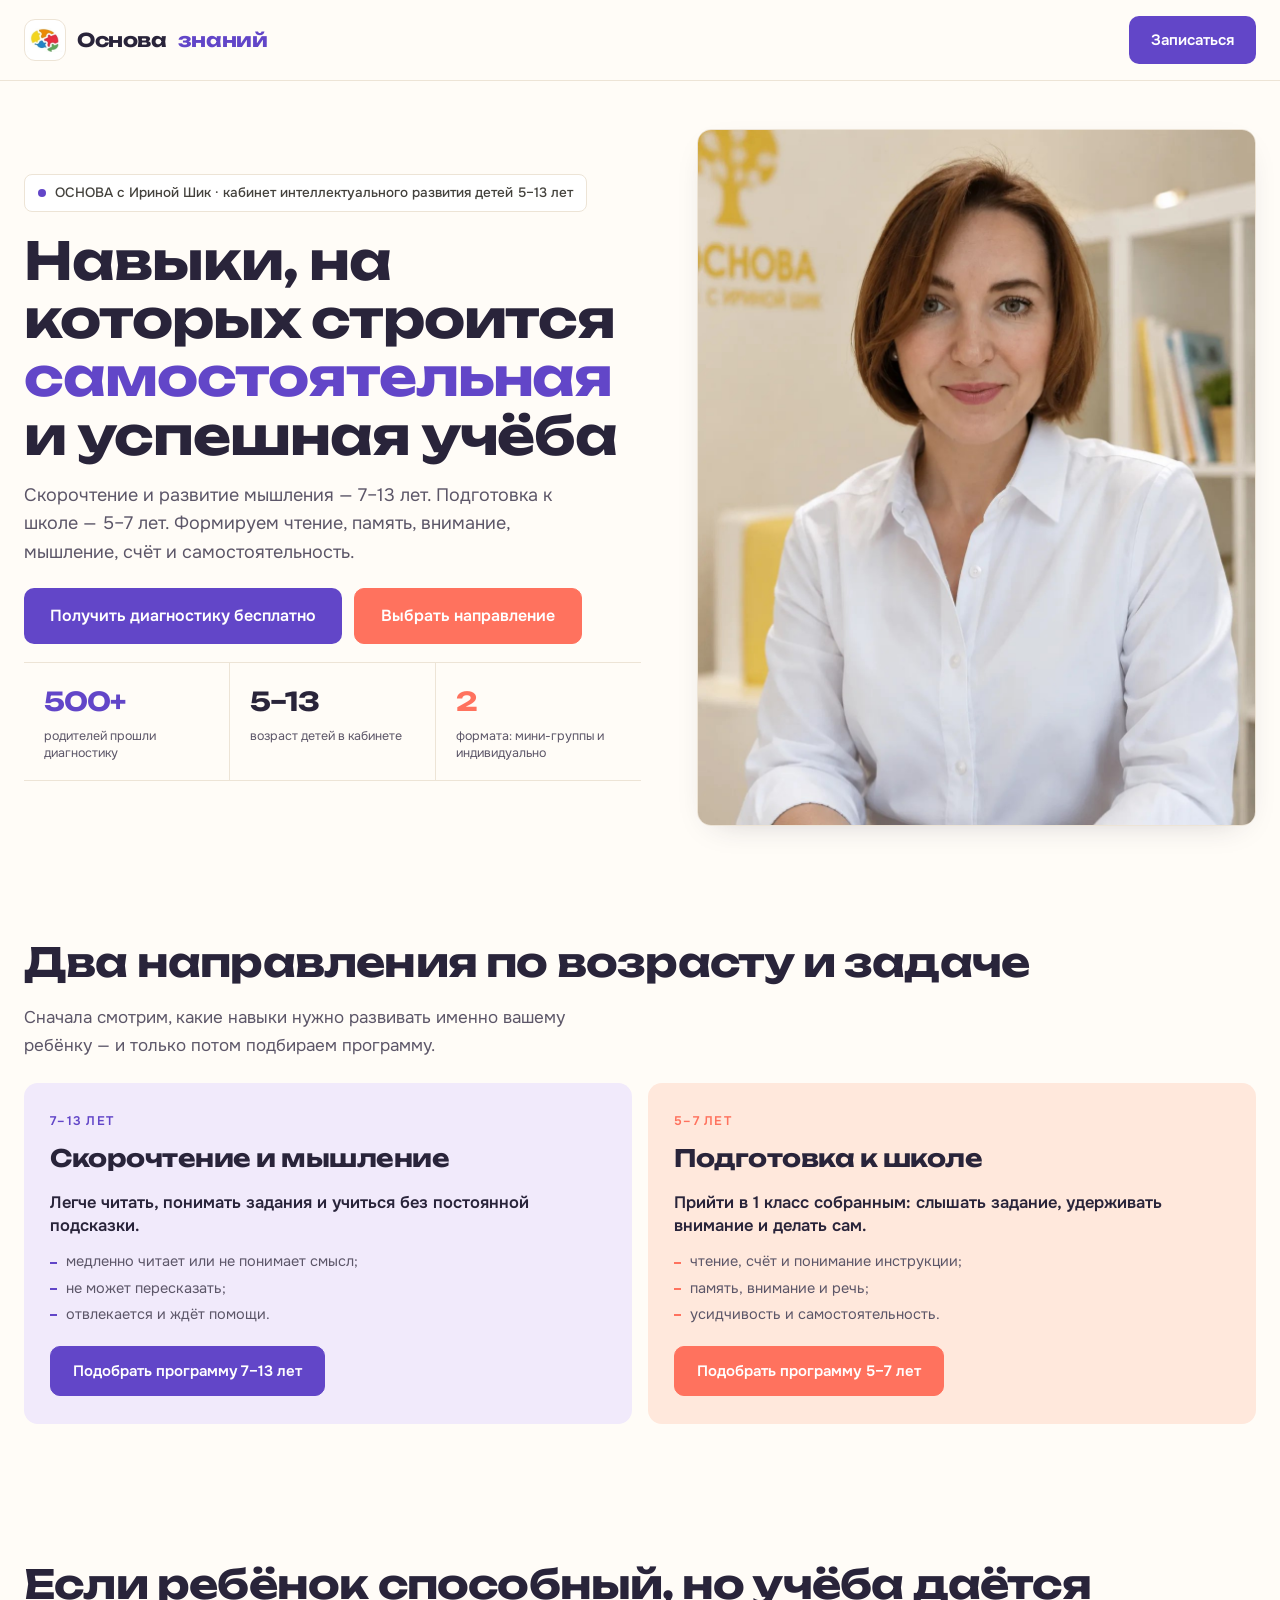
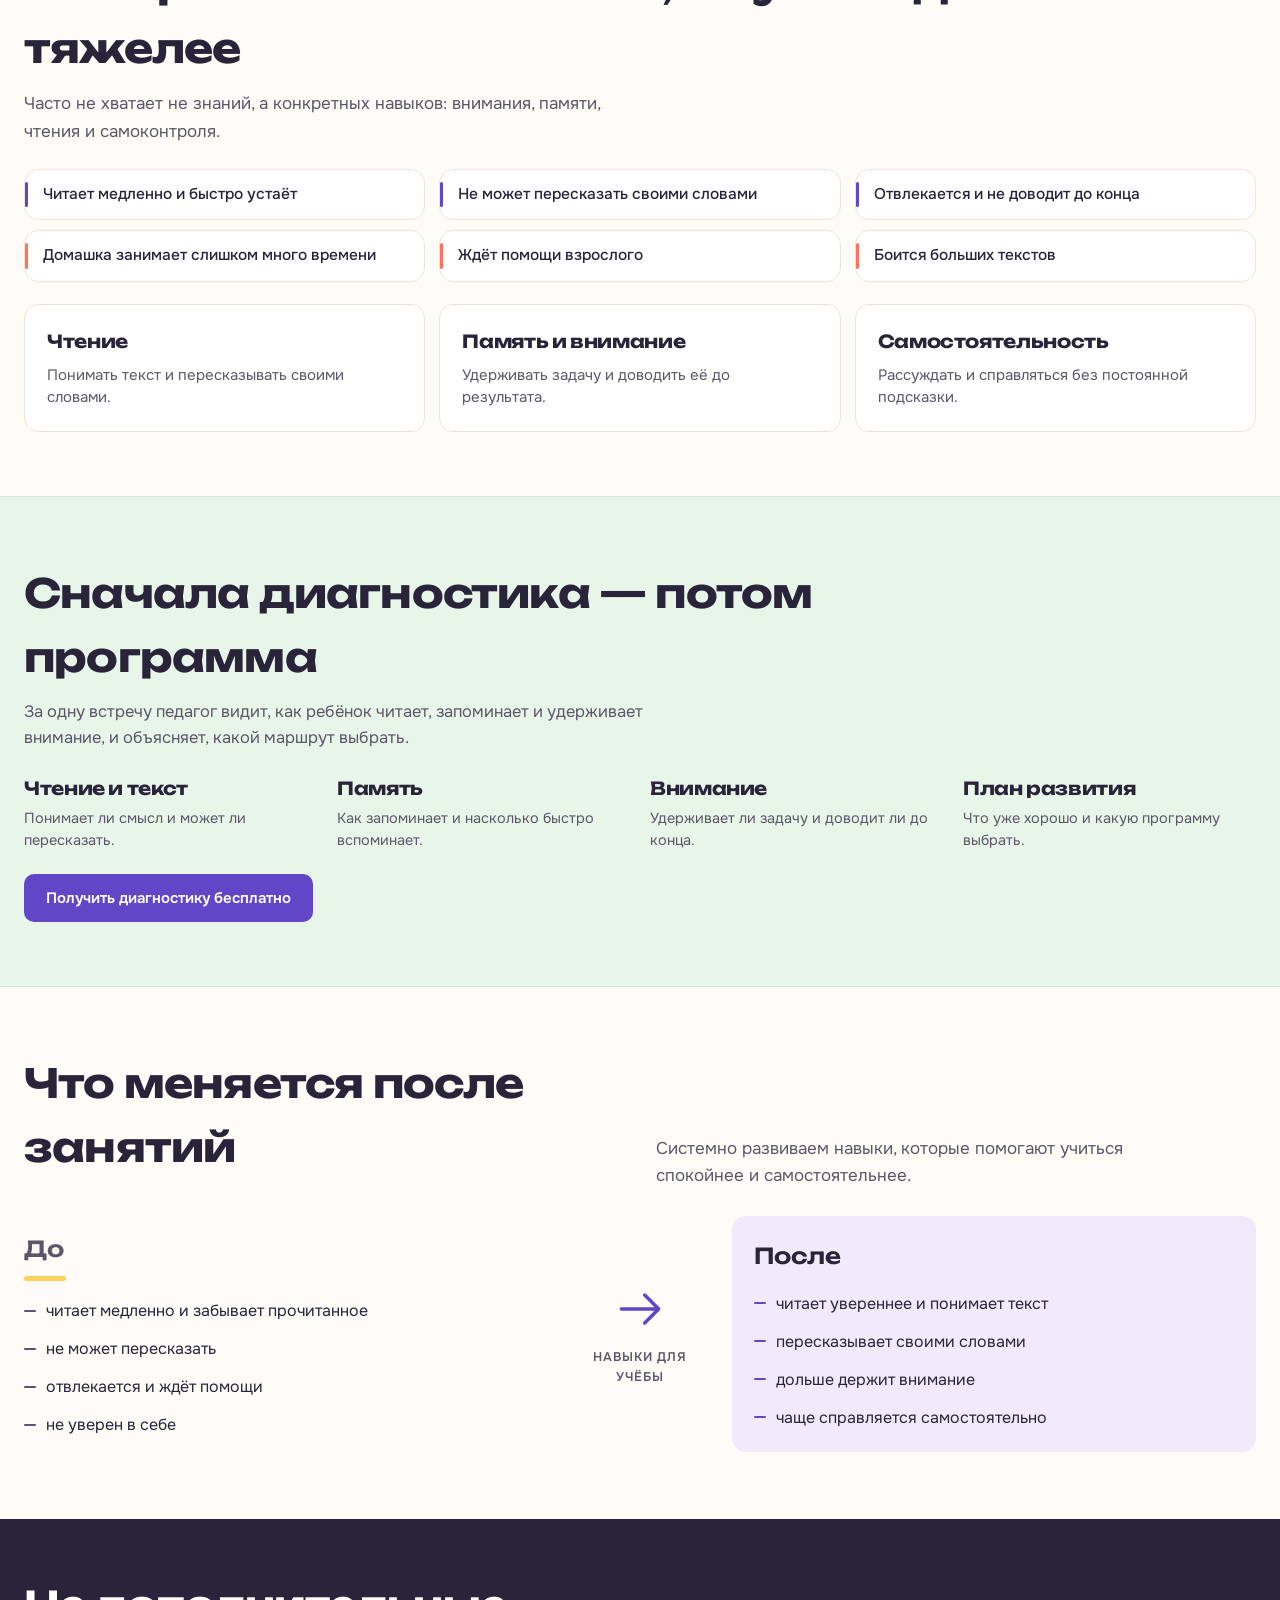
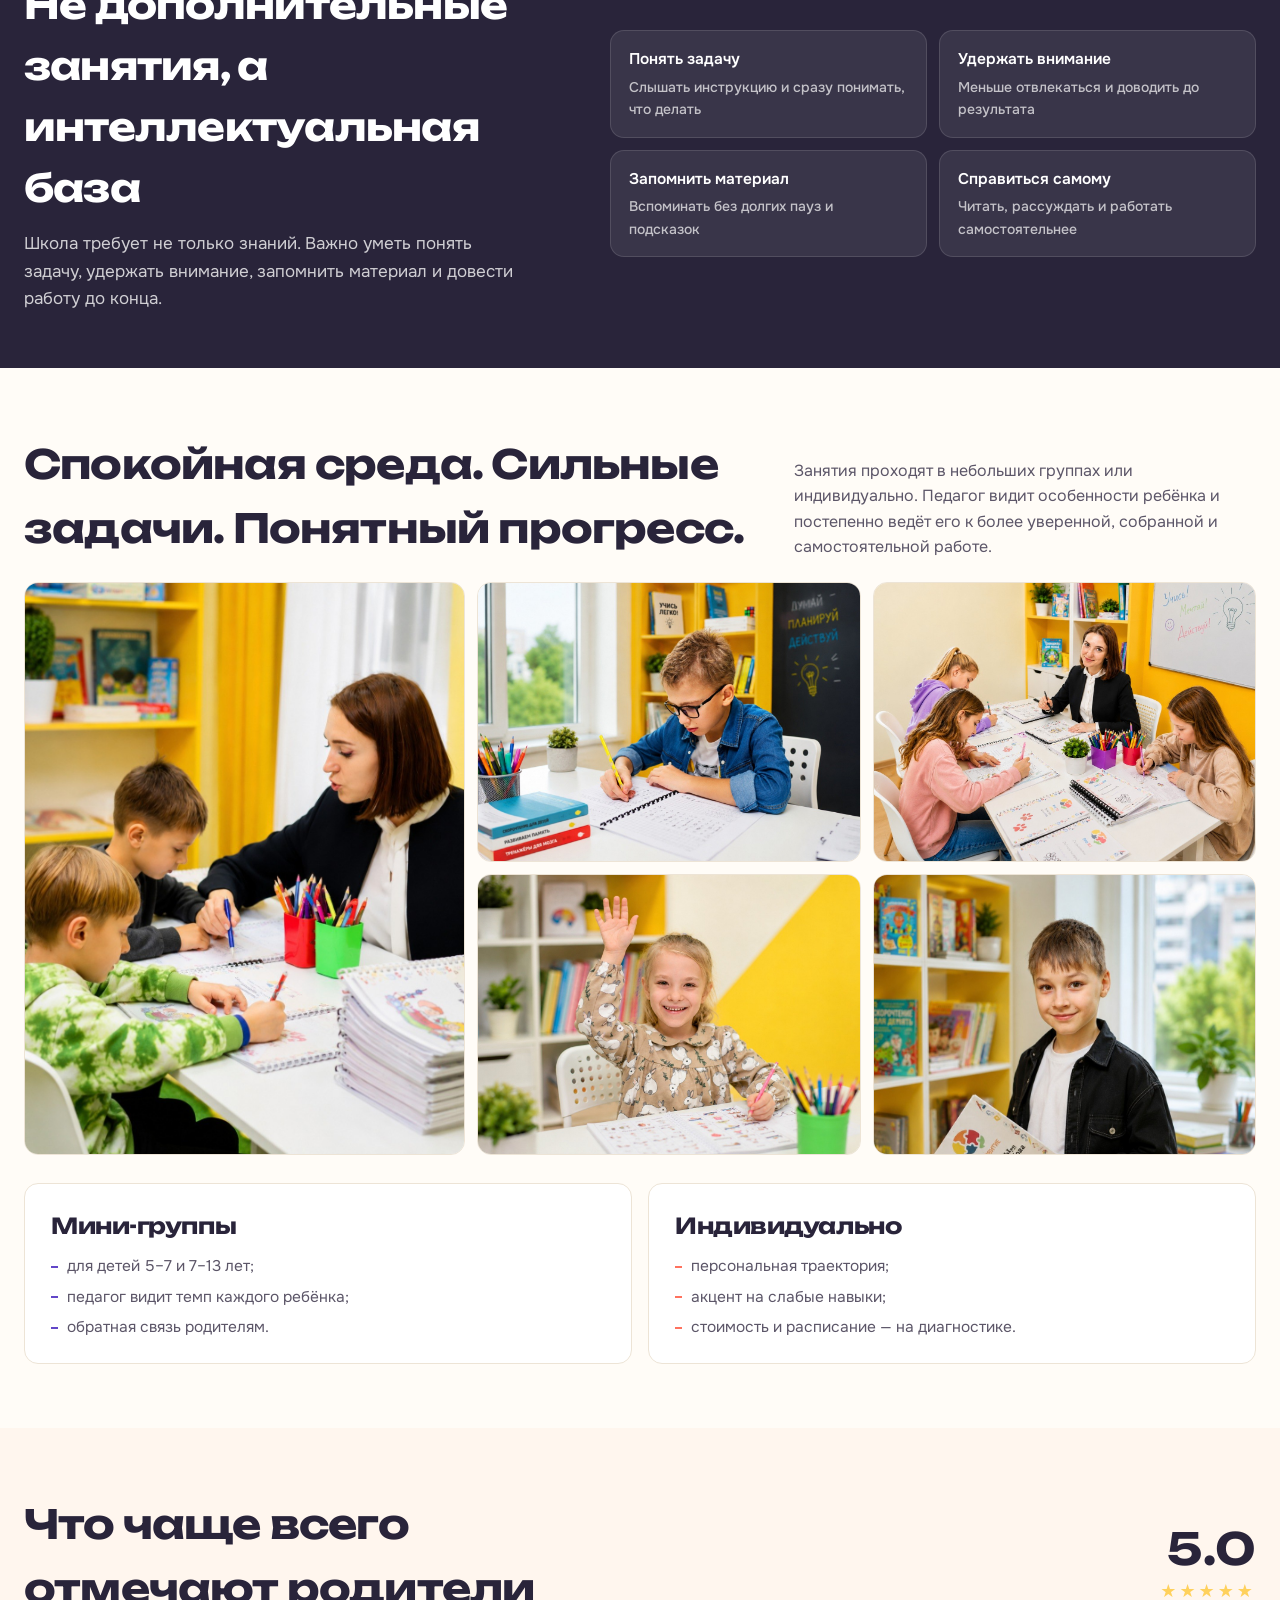
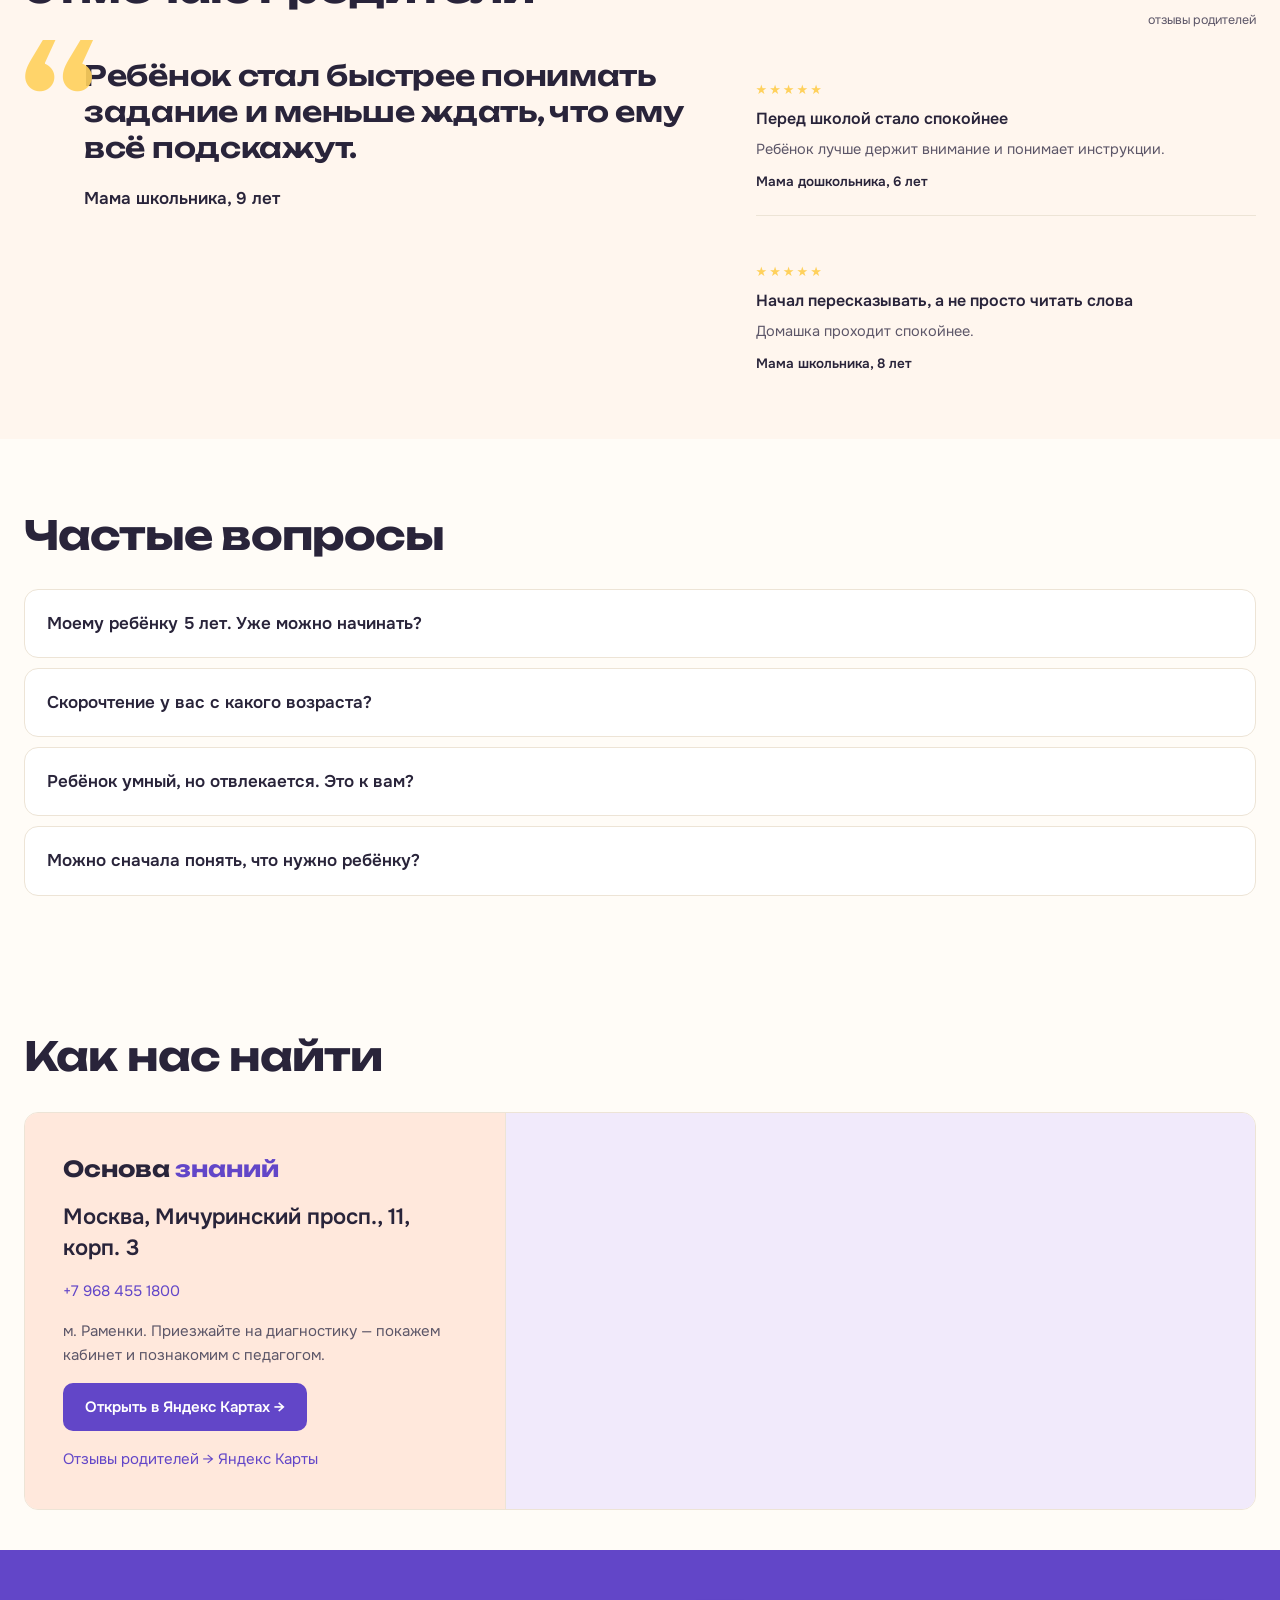
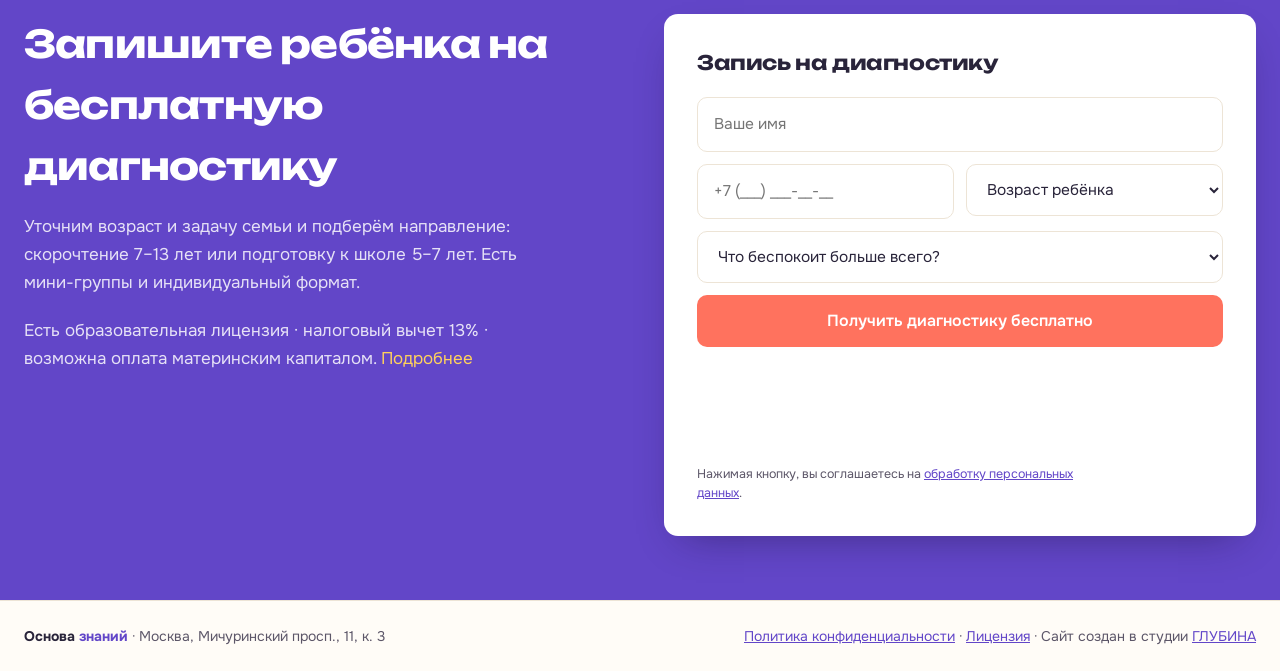
==== commit 91f886f7: "Replace the blue-yellow palette with purple, coral, and mango. Give the brand a distinct educational" ====
--- a/index.html
+++ b/index.html
@@ -67,11 +67,12 @@
 <link href="https://fonts.googleapis.com/css2?family=Onest:wght@300;400;500;600;700;800&family=Unbounded:wght@400;500;600;700;800&display=swap" rel="stylesheet">
 <style>
   :root{
-    --bg:#FAF8F2; --surface:#FFFFFF; --line:#E6E0D4;
-    --blue:#3465C5; --blue-hover:#2B56AD; --dark-blue:#243A52; --blue-soft:#EAF1FC;
-    --yellow:#F4C84B; --yellow-hover:#E0B53A; --yellow-soft:#FFF6D4;
-    --yellow-text:#8A6410; --yellow-num:#C49212;
-    --text:#1C2430; --muted:#4A5160;
+    --bg:#FFFCF7; --surface:#FFFFFF; --line:#EDE4D6;
+    --blue:#6246C8; --blue-hover:#5138B0; --dark-blue:#29243A; --blue-soft:#F1EAFB;
+    --yellow:#FFD15C; --yellow-hover:#F0BE3A; --yellow-soft:#FFE8DC;
+    --yellow-text:#C24A3C; --yellow-num:#FF725E;
+    --coral:#FF725E; --coral-hover:#E85D4C; --peach:#FFE8DC; --mint:#E8F5E9;
+    --text:#29243A; --muted:#5C5668;
     --radius:14px; --radius-sm:10px;
   }
   *{box-sizing:border-box}
@@ -97,7 +98,7 @@
   section.finale{padding:64px 0}
   section.gallery,section.directions,section.recognize,section.check,section.reviews,section.faq-sec,section.results{padding:64px 0}
 
-  header.site{position:sticky;top:0;z-index:40;background:rgba(250,248,242,.94);backdrop-filter:blur(8px);border-bottom:1px solid var(--line)}
+  header.site{position:sticky;top:0;z-index:40;background:rgba(255,252,247,.94);backdrop-filter:blur(8px);border-bottom:1px solid var(--line)}
   header.site nav{display:flex;align-items:center;justify-content:space-between;gap:18px;padding:16px 0}
   .brand{display:flex;align-items:center;gap:11px;font-family:'Unbounded','Onest',system-ui,sans-serif;font-weight:700;font-size:19px;letter-spacing:-.02em;color:var(--text)}
   .brand em{font-style:normal;color:var(--blue)}
@@ -120,14 +121,14 @@
   .hero p.lead b{color:var(--text);font-weight:600}
   .hero-cta{display:flex;gap:12px;flex-wrap:wrap;margin-bottom:18px}
   .hero-cta .btn{justify-content:center}
-  .hero-cta .btn-outline{background:var(--yellow);border:1.5px solid var(--yellow);color:var(--text)}
-  .hero-cta .btn-outline:hover{background:var(--yellow-hover);border-color:var(--yellow-hover);color:var(--text)}
+  .hero-cta .btn-outline{background:var(--coral);border:1.5px solid var(--coral);color:#fff}
+  .hero-cta .btn-outline:hover{background:var(--coral-hover);border-color:var(--coral-hover);color:#fff}
   .hero-meta{margin:0 0 26px;color:var(--muted);font-size:14.5px;font-weight:500;letter-spacing:.01em}
   .trust{display:flex;flex-wrap:wrap;gap:9px;margin-bottom:30px}
   .trust span{display:inline-flex;align-items:center;gap:6px;padding:8px 13px;border:1px solid var(--line);border-radius:999px;background:var(--surface);font-size:13.5px;font-weight:600}
   .trust .stars{color:var(--yellow);letter-spacing:1px}
   .hero .wrap{display:grid;grid-template-columns:minmax(0,1.05fr) minmax(0,.95fr);gap:56px;align-items:center}
-  .hero-photo{border-radius:var(--radius);overflow:hidden;border:1px solid var(--line);box-shadow:0 10px 32px -18px rgba(36,58,82,.28);background:var(--surface);align-self:center;padding:0}
+  .hero-photo{border-radius:var(--radius);overflow:hidden;border:1px solid var(--line);box-shadow:0 10px 32px -18px rgba(41,36,58,.28);background:var(--surface);align-self:center;padding:0}
   .hero-photo img{display:block;width:100%;height:auto;object-fit:contain;object-position:top center}
 
   /* Real photo block */
@@ -179,22 +180,23 @@
   .directions .sub,.recognize .sub,.format-sec .sub{color:var(--muted);max-width:54ch;margin:0 0 24px}
   .dir-choice{display:grid;grid-template-columns:1fr 1fr;gap:16px;align-items:stretch}
   .dir-card{background:var(--blue-soft);border-radius:var(--radius);padding:28px 26px;display:flex;flex-direction:column;gap:8px;min-width:0}
-  .dir-card.alt{background:var(--yellow-soft)}
-  .dir-card .age{color:var(--dark-blue);font-weight:600;font-size:12.5px;letter-spacing:.1em;text-transform:uppercase}
-  .dir-card.alt .age{color:var(--yellow-text)}
+  .dir-card.alt{background:var(--peach)}
+  .dir-card .age{color:var(--blue);font-weight:600;font-size:12.5px;letter-spacing:.1em;text-transform:uppercase}
+  .dir-card.alt .age{color:var(--coral)}
   .dir-card h3{font-family:'Unbounded','Onest',system-ui,sans-serif;font-size:24px;margin:0;color:var(--text)}
   .dir-card .trigger{margin:6px 0 0;color:var(--text);font-size:16.5px;font-weight:600;line-height:1.4}
   .dir-card .result{margin:0;color:var(--muted);font-size:15.5px;line-height:1.5}
-  .dir-card .dir-cta{margin-top:14px;align-self:flex-start;white-space:normal}
-  .dir-card.alt .dir-cta{background:var(--yellow);border:1.5px solid var(--yellow);color:var(--text)}
-  .dir-card.alt .dir-cta:hover{background:var(--yellow-hover);border-color:var(--yellow-hover);color:var(--text)}
+  .dir-card .dir-cta{margin-top:14px;align-self:flex-start;white-space:normal;background:var(--blue);border-color:var(--blue);color:#fff}
+  .dir-card .dir-cta:hover{background:var(--blue-hover);border-color:var(--blue-hover);color:#fff}
+  .dir-card.alt .dir-cta{background:var(--coral);border-color:var(--coral);color:#fff}
+  .dir-card.alt .dir-cta:hover{background:var(--coral-hover);border-color:var(--coral-hover);color:#fff}
   .dir-card h4{margin:10px 0 0;font-size:13px;font-family:Onest,sans-serif;font-weight:700;letter-spacing:.04em;text-transform:uppercase;color:var(--dark-blue)}
   .dir-card.alt h4{color:var(--yellow-text)}
   .dir-card ul{margin:6px 0 0;padding:0;list-style:none;display:grid;gap:6px}
   .dir-card li{padding-left:16px;position:relative;color:var(--muted);font-size:14.5px;line-height:1.4}
   .dir-card li::before{content:"";position:absolute;left:0;top:.7em;width:7px;height:2px;background:var(--blue)}
-  .dir-card.alt li::before{background:var(--yellow-num)}
-  .dir-card .dir-note{margin-top:10px;padding-top:12px;border-top:1px solid rgba(38,59,120,.12);font-size:14.5px;color:var(--text);line-height:1.5}
+  .dir-card.alt li::before{background:var(--coral)}
+  .dir-card .dir-note{margin-top:10px;padding-top:12px;border-top:1px solid rgba(98,70,200,.14);font-size:14.5px;color:var(--text);line-height:1.5}
   .dir-card .dir-note b{display:block;margin-bottom:4px}
 
   .skills{padding:0}
@@ -209,6 +211,7 @@
   .format-card ul{list-style:none;padding:0;margin:0;display:grid;gap:8px}
   .format-card li{padding-left:16px;position:relative;color:var(--muted);font-size:15.5px;line-height:1.45}
   .format-card li::before{content:"";position:absolute;left:0;top:.7em;width:7px;height:2px;background:var(--blue)}
+  .format-card:last-child li::before{background:var(--coral)}
   .format-cta{margin-top:22px}
 
   .faq-sec{padding:64px 0}
@@ -223,17 +226,17 @@
   .cta-points li{padding-left:18px;position:relative;color:var(--muted)}
   .cta-points li::before{content:"";position:absolute;left:0;top:.7em;width:8px;height:2px;background:var(--blue)}
 
-  .reviews{padding:64px 0}
+  .reviews{padding:64px 0;background:#FFF6EE}
 
   /* Recognize pains */
   .recognize{padding:64px 0}
   .pain-grid{display:grid;grid-template-columns:1fr 1fr 1fr;gap:10px 14px;list-style:none;margin:0;padding:0}
   .pain-grid li{padding:14px 16px 14px 18px;background:var(--surface);border:1px solid var(--line);border-radius:var(--radius);font-size:15.5px;font-weight:500;line-height:1.4;position:relative}
   .pain-grid li::before{content:"";position:absolute;left:0;top:12px;bottom:12px;width:3px;border-radius:2px;background:var(--blue)}
-  .pain-grid li:nth-child(n+4)::before{background:var(--yellow)}
+  .pain-grid li:nth-child(n+4)::before{background:var(--coral)}
 
   /* Diagnostic check */
-  .check{padding:64px 0;background:var(--surface);border-top:1px solid var(--line);border-bottom:1px solid var(--line)}
+  .check{padding:64px 0;background:var(--mint);border-top:1px solid #D7EBD9;border-bottom:1px solid #D7EBD9}
   .check h2{max-width:24ch}
   .check-grid{display:grid;grid-template-columns:repeat(4,1fr);gap:16px 20px;margin:22px 0 22px}
   .check-item h3{font-size:18px;margin:0 0 6px}
@@ -300,7 +303,7 @@
   /* Contacts — yellow info + map */
   .contacts h2{margin:0 0 24px}
   .contacts-grid{display:grid;grid-template-columns:.9fr 1.4fr;gap:0;overflow:hidden;border-radius:var(--radius);border:1px solid var(--line)}
-  .contacts-info{background:var(--yellow-soft);padding:38px;display:flex;flex-direction:column;justify-content:center;gap:16px;border-right:1px solid var(--line)}
+  .contacts-info{background:var(--peach);padding:38px;display:flex;flex-direction:column;justify-content:center;gap:16px;border-right:1px solid var(--line)}
   .contacts-info .name{font-family:'Unbounded','Onest',sans-serif;font-weight:700;font-size:22px;color:var(--text)}
   .contacts-info .name em{font-style:normal;color:var(--blue)}
   .contacts-info address{font-style:normal;font-size:22px;line-height:1.4;color:var(--text);font-weight:600}
@@ -309,18 +312,19 @@
   .contacts-map iframe{display:block;width:100%;height:100%;min-height:280px;border:0}
 
   /* Final — blue-soft */
-  .finale{background:var(--blue-soft);border-top:0;color:var(--text)}
+  .finale{background:var(--blue);border-top:0;color:#fff}
   .finale .wrap{display:grid;grid-template-columns:1fr 1fr;gap:48px;align-items:start}
-  .finale h2{color:var(--dark-blue);font-size:clamp(26px,3.6vw,38px);max-width:18ch}
-  .finale p{color:var(--muted);font-size:17px;line-height:1.65;margin:16px 0 20px;max-width:48ch}
-  .finale form{background:#fff;border:1px solid var(--line);border-radius:var(--radius);padding:32px;display:grid;gap:12px;color:var(--text);box-shadow:0 6px 18px -12px rgba(36,58,82,.22)}
+  .finale h2{color:#fff;font-size:clamp(26px,3.6vw,38px);max-width:18ch}
+  .finale p{color:rgba(255,255,255,.84);font-size:17px;line-height:1.65;margin:16px 0 20px;max-width:48ch}
+  .finale p a{color:var(--yellow)}
+  .finale form{background:#fff;border:1px solid transparent;border-radius:var(--radius);padding:32px;display:grid;gap:12px;color:var(--text);box-shadow:0 16px 40px -18px rgba(20,12,40,.45)}
   .finale form h3{font-family:'Unbounded','Onest',sans-serif;font-weight:700;font-size:20px;margin:0 0 6px;color:var(--dark-blue)}
   .finale form input,.finale form select,.finale form textarea{width:100%;padding:14px 16px;border:1.5px solid var(--line);border-radius:var(--radius-sm);font:inherit;font-size:15.5px;background:#fff;color:var(--text);transition:border-color .15s,box-shadow .15s;min-height:48px}
-  .finale form input:focus,.finale form select:focus,.finale form textarea:focus{outline:0;border-color:var(--blue);box-shadow:0 0 0 3px rgba(52,101,197,.18)}
+  .finale form input:focus,.finale form select:focus,.finale form textarea:focus{outline:0;border-color:var(--blue);box-shadow:0 0 0 3px rgba(98,70,200,.2)}
   .finale form textarea{min-height:88px;resize:vertical}
   .finale form .row{display:grid;grid-template-columns:1fr 1fr;gap:12px}
-  .finale form button{width:100%;min-height:52px;padding:16px;border:0;border-radius:var(--radius-sm);background:var(--blue);color:#fff;font:600 16px/1 'Onest';cursor:pointer;transition:background .18s}
-  .finale form button:hover:not(:disabled){background:var(--blue-hover)}
+  .finale form button{width:100%;min-height:52px;padding:16px;border:0;border-radius:var(--radius-sm);background:var(--coral);color:#fff;font:600 16px/1 'Onest';cursor:pointer;transition:background .18s}
+  .finale form button:hover:not(:disabled){background:var(--coral-hover)}
   .finale form button:disabled{opacity:.7;cursor:default}
   .finale form .privacy{font-size:12.5px;color:var(--muted);line-height:1.5;margin:0}
   .finale form .privacy a{color:var(--blue);text-decoration:underline}
@@ -465,7 +469,7 @@
   <div class="wrap">
     <div>
       <span class="eyebrow"><i></i>ОСНОВА с Ириной Шик · кабинет интеллектуального развития детей 5–13 лет</span>
-      <h1>Навыки, на которых строится <span class="u">самостоятельная<svg viewBox="0 0 240 30" preserveAspectRatio="none"><path d="M6 18 C 70 4, 150 28, 234 10" fill="none" stroke="#F1C84B" stroke-width="8" stroke-linecap="round" stroke-dasharray="320" stroke-dashoffset="320" style="animation:draw 1.1s .35s ease forwards"/></svg></span> и успешная учёба</h1>
+      <h1>Навыки, на которых строится <span class="u">самостоятельная<svg viewBox="0 0 240 30" preserveAspectRatio="none"><path d="M6 18 C 70 4, 150 28, 234 10" fill="none" stroke="#FFD15C" stroke-width="8" stroke-linecap="round" stroke-dasharray="320" stroke-dashoffset="320" style="animation:draw 1.1s .35s ease forwards"/></svg></span> и успешная учёба</h1>
       <p class="lead">Скорочтение и развитие мышления — 7–13 лет. Подготовка к школе — 5–7 лет. Формируем чтение, память, внимание, мышление, счёт и самостоятельность.</p>
       <div class="hero-cta">
         <a href="#form" class="btn btn-primary btn-lg" data-cta="diagnostic">Получить диагностику бесплатно</a>
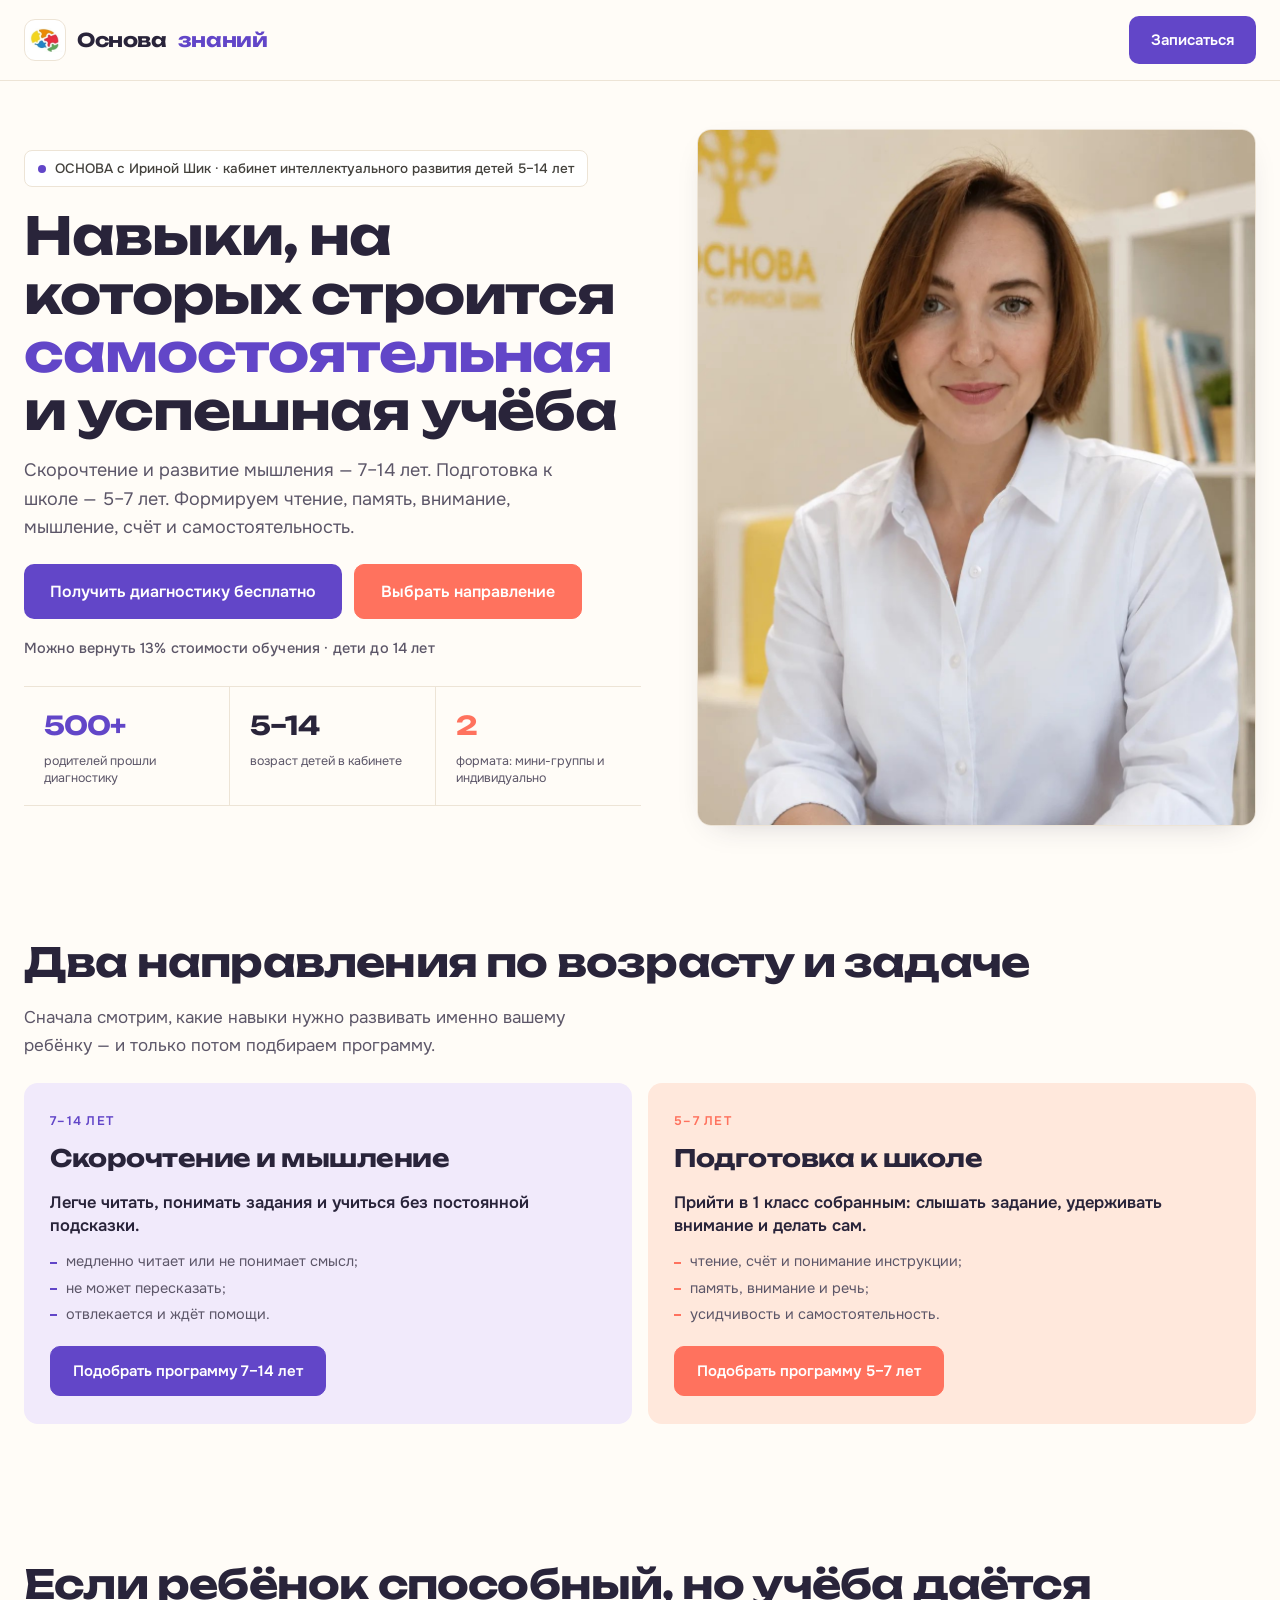
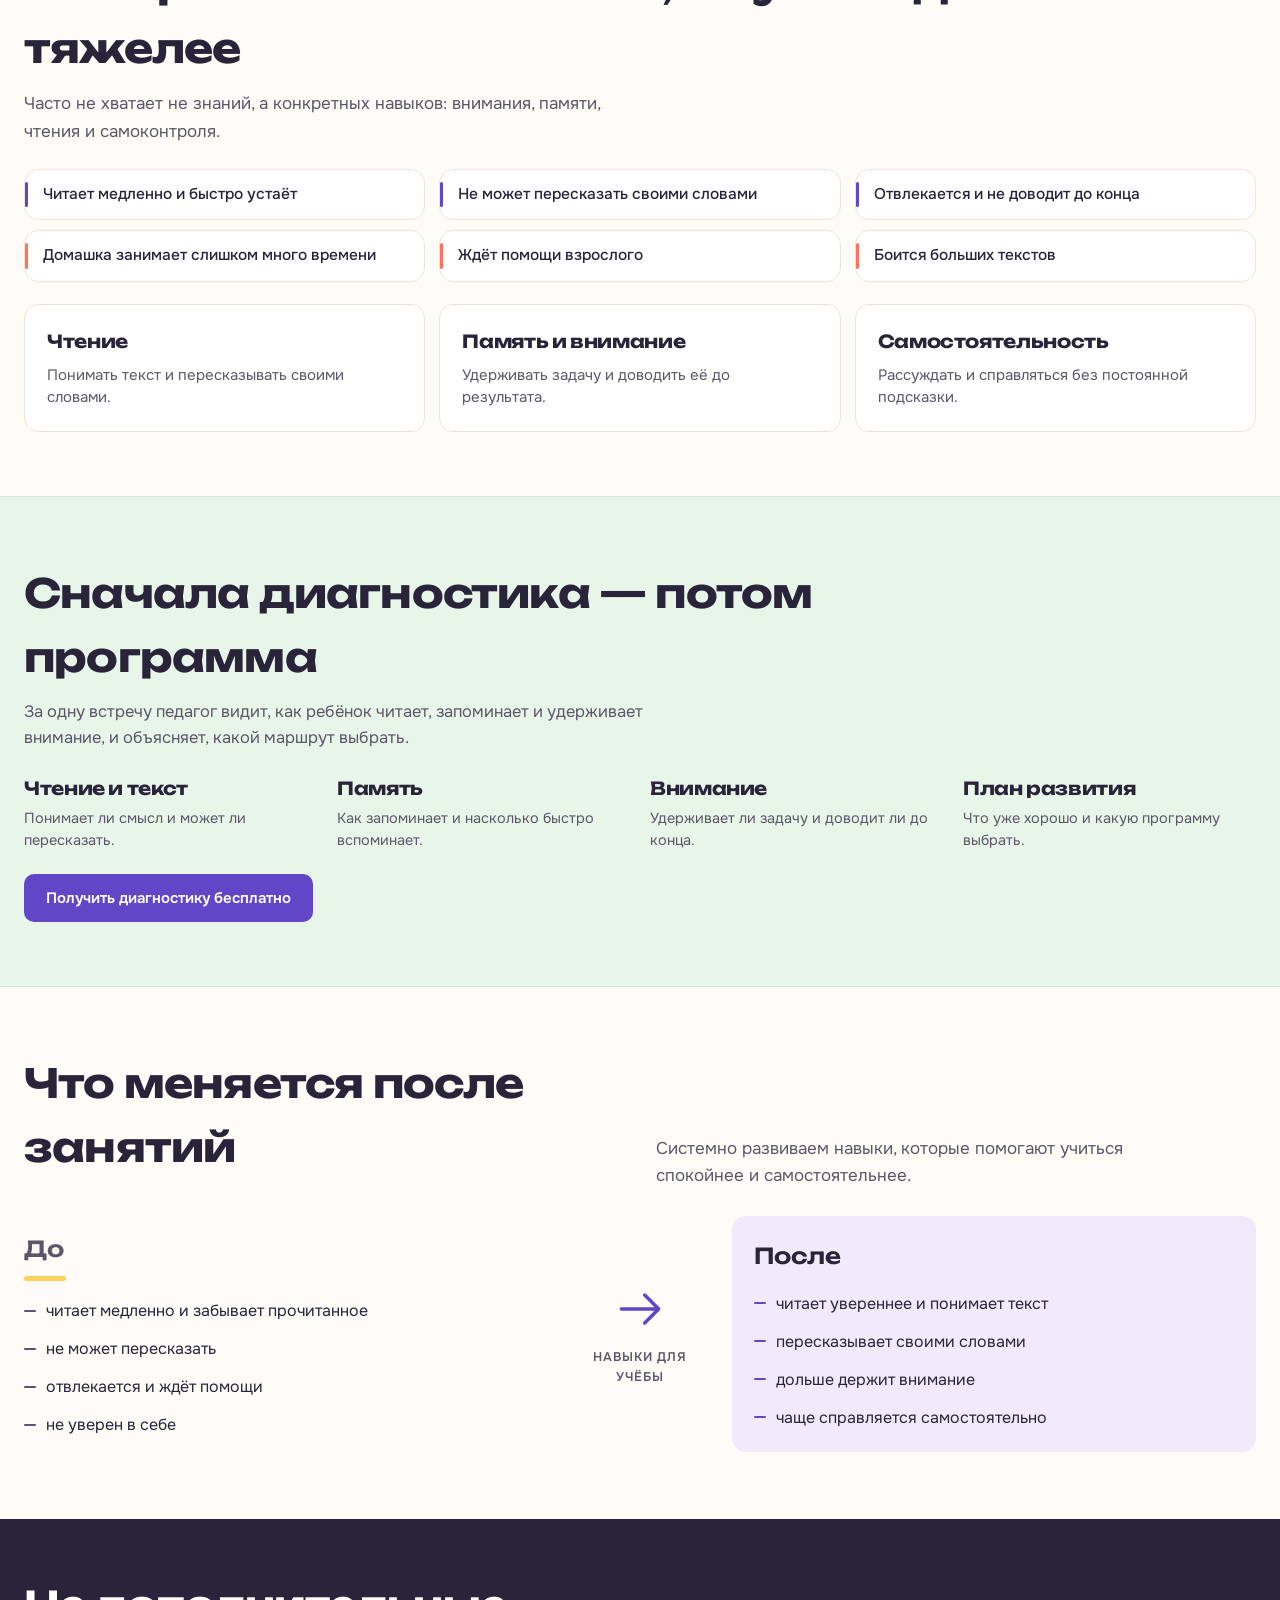
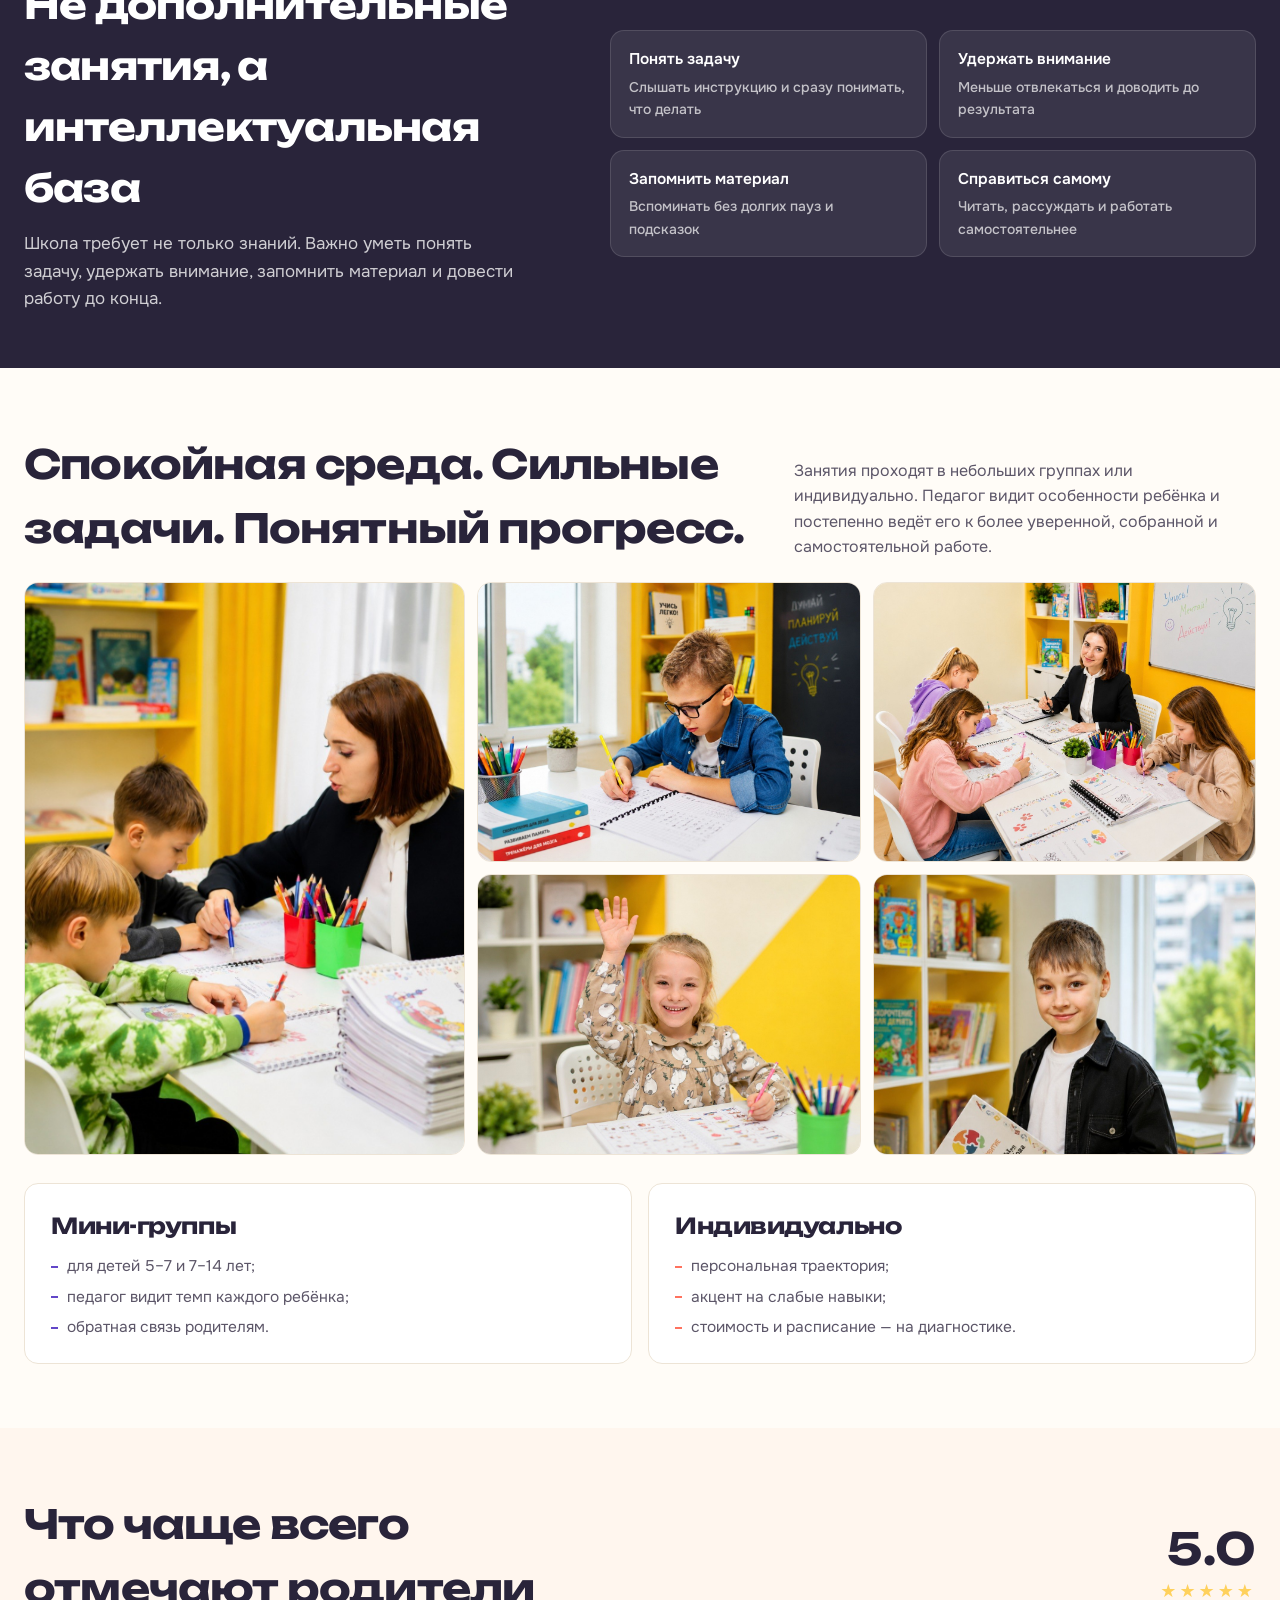
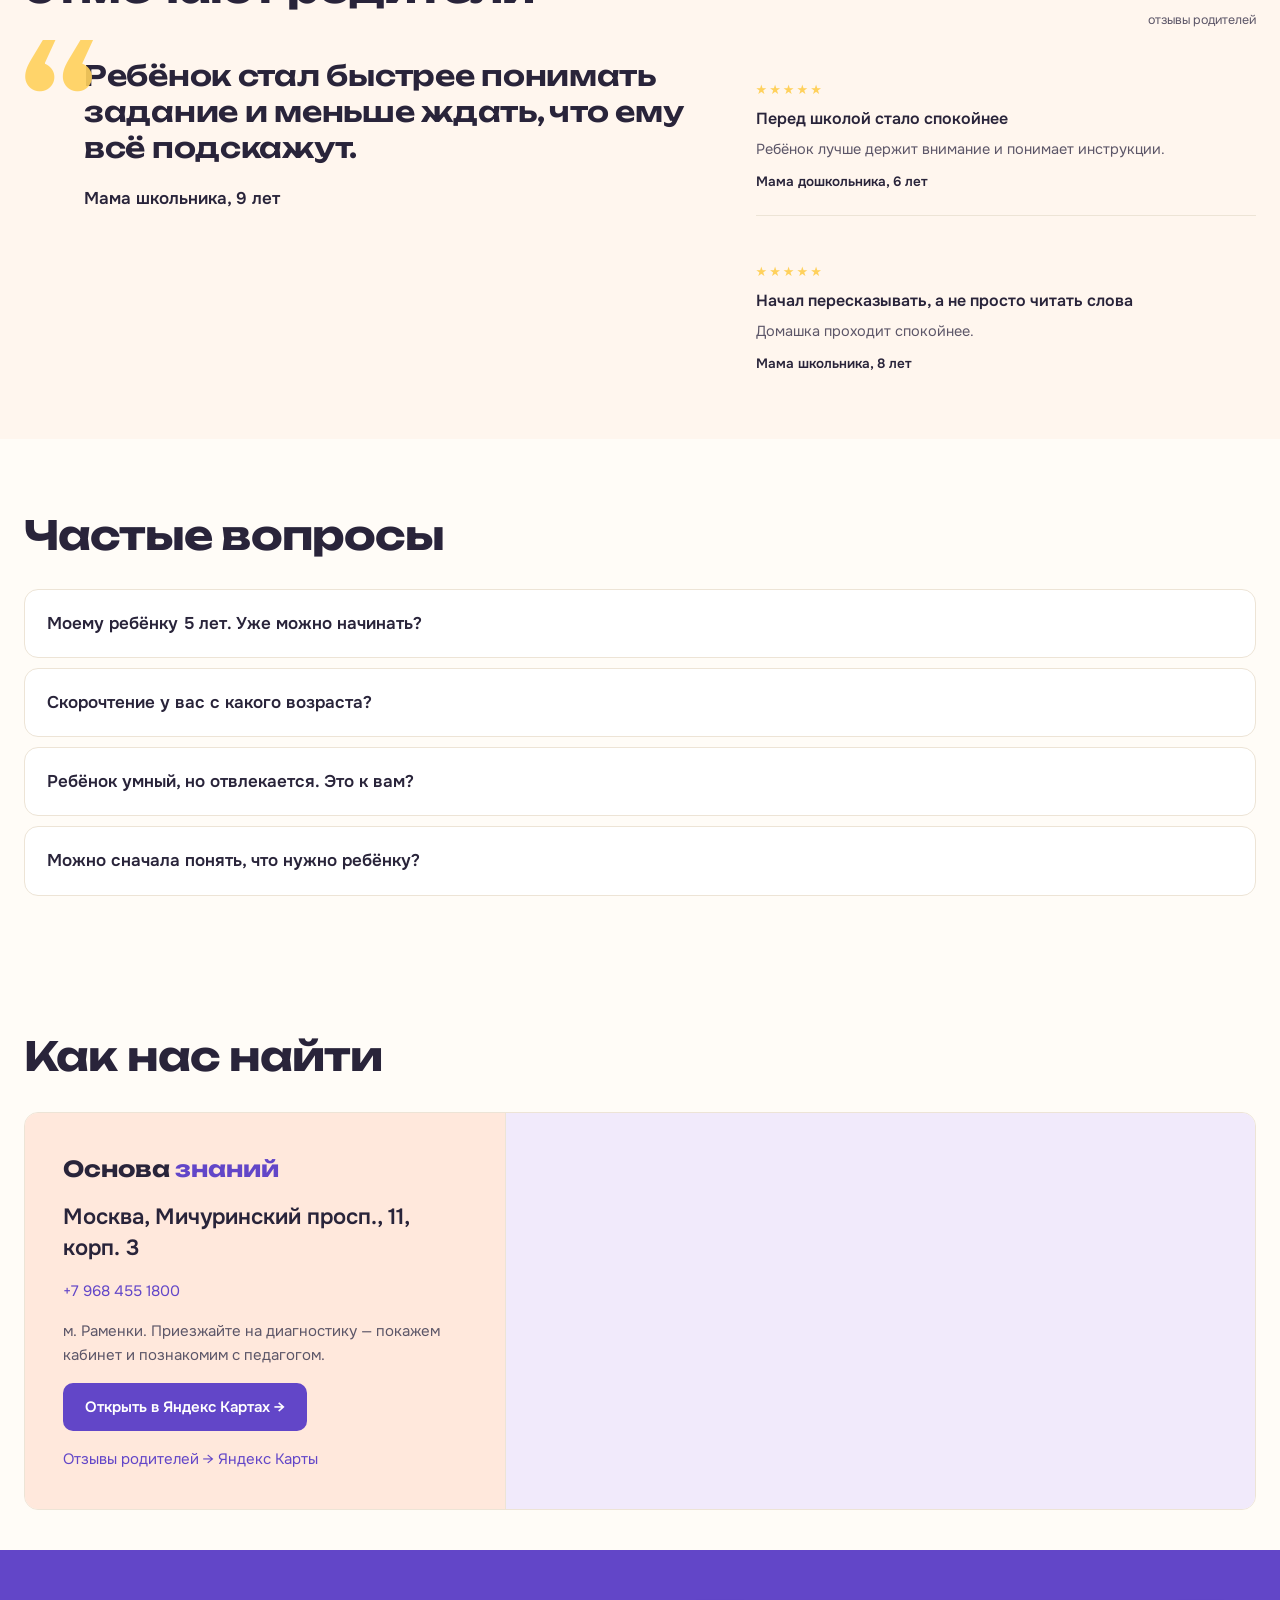
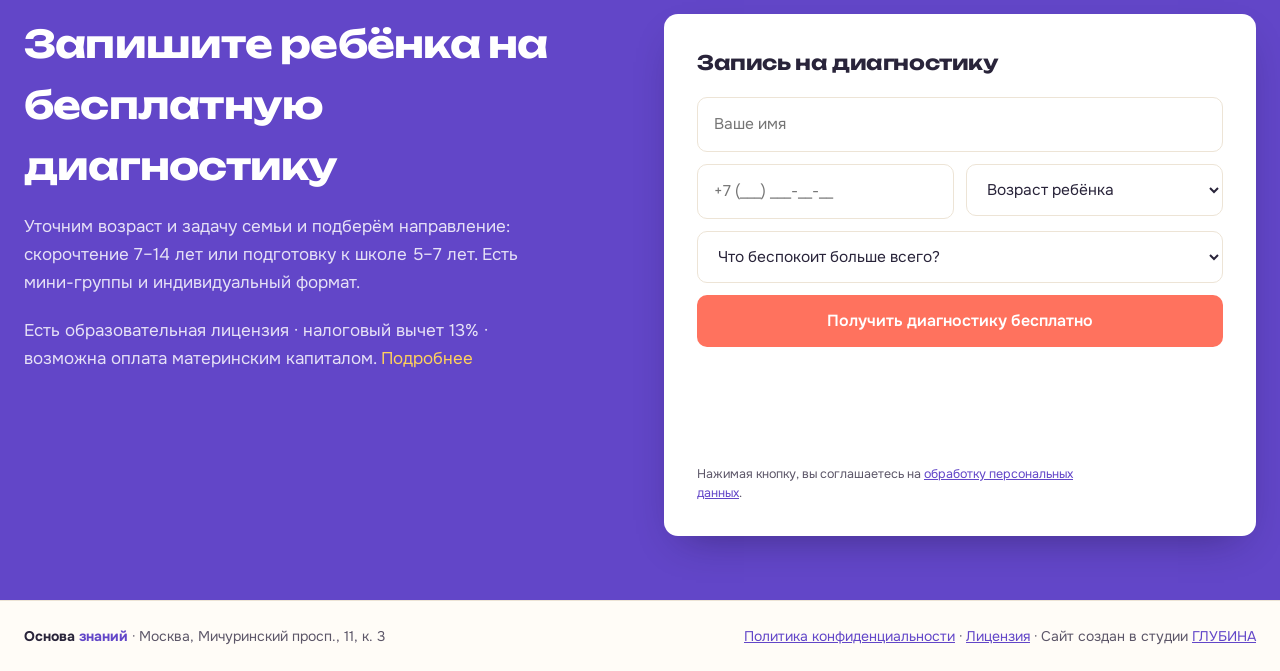
==== commit f6eab9d0: "Show the 13% tuition refund on the hero and take children up to 14. Co-authored-by: Cursor <cursorag" ====
--- a/index.html
+++ b/index.html
@@ -4,15 +4,15 @@
 <meta charset="utf-8">
 <meta name="viewport" content="width=device-width, initial-scale=1">
 <script>(function(){var p=location.pathname;if(/\/index\.html$/i.test(p))location.replace(p.replace(/\/index\.html$/i,'/')+location.search+location.hash);})();</script>
-<title>Основа знаний — кабинет интеллектуального развития детей 5–13 лет</title>
-<meta name="description" content="ОСНОВА с Ириной Шик на Мичуринском: скорочтение и развитие мышления 7–13 лет, подготовка к школе 5–7 лет. Бесплатная диагностика 40 минут.">
+<title>Основа знаний — кабинет интеллектуального развития детей 5–14 лет</title>
+<meta name="description" content="ОСНОВА с Ириной Шик на Мичуринском: скорочтение и развитие мышления 7–14 лет, подготовка к школе 5–7 лет. Бесплатная диагностика 40 минут.">
 <meta name="robots" content="index, follow">
 <meta name="author" content="Основа знаний">
 <link rel="canonical" href="https://osnova.kotiksym.ru/">
 <meta property="og:type" content="website">
 <meta property="og:site_name" content="Основа знаний">
-<meta property="og:title" content="Основа знаний — кабинет интеллектуального развития детей 5–13 лет">
-<meta property="og:description" content="Скорочтение и развитие мышления 7–13 лет. Подготовка к школе 5–7 лет. Бесплатная диагностика 40 минут.">
+<meta property="og:title" content="Основа знаний — кабинет интеллектуального развития детей 5–14 лет">
+<meta property="og:description" content="Скорочтение и развитие мышления 7–14 лет. Подготовка к школе 5–7 лет. Бесплатная диагностика 40 минут.">
 <meta property="og:url" content="https://osnova.kotiksym.ru/">
 <meta property="og:image" content="https://osnova.kotiksym.ru/images/hero.jpg">
 <meta property="og:locale" content="ru_RU">
@@ -31,7 +31,7 @@
   "@context": "https://schema.org",
   "@type": "EducationalOrganization",
   "name": "Основа знаний",
-  "description": "Кабинет интеллектуального развития детей 5–13 лет на Мичуринском проспекте. Скорочтение и развитие мышления 7–13 лет, подготовка к школе 5–7 лет.",
+  "description": "Кабинет интеллектуального развития детей 5–14 лет на Мичуринском проспекте. Скорочтение и развитие мышления 7–14 лет, подготовка к школе 5–7 лет.",
   "url": "https://osnova.kotiksym.ru/",
   "image": "https://osnova.kotiksym.ru/images/hero.jpg",
   "logo": "https://osnova.kotiksym.ru/images/favicon-512.png",
@@ -450,8 +450,8 @@
 <body>
 <noscript>
   <div style="max-width:760px;margin:0 auto;padding:32px 20px;font-family:system-ui,sans-serif;color:#20232B">
-    <p style="font-size:24px;font-weight:700;margin:0 0 12px">Основа знаний — кабинет интеллектуального развития детей 5–13 лет</p>
-    <p>Мичуринский проспект, 11, корп. 3. Скорочтение и развитие мышления 7–13 лет, подготовка к школе 5–7 лет. Бесплатная диагностика 40 минут.</p>
+    <p style="font-size:24px;font-weight:700;margin:0 0 12px">Основа знаний — кабинет интеллектуального развития детей 5–14 лет</p>
+    <p>Мичуринский проспект, 11, корп. 3. Скорочтение и развитие мышления 7–14 лет, подготовка к школе 5–7 лет. Бесплатная диагностика 40 минут.</p>
     <p>Телефон: <a href="tel:+79684551800">+7 968 455 1800</a></p>
   </div>
 </noscript>
@@ -468,16 +468,17 @@
 <section id="top" class="hero">
   <div class="wrap">
     <div>
-      <span class="eyebrow"><i></i>ОСНОВА с Ириной Шик · кабинет интеллектуального развития детей 5–13 лет</span>
+      <span class="eyebrow"><i></i>ОСНОВА с Ириной Шик · кабинет интеллектуального развития детей 5–14 лет</span>
       <h1>Навыки, на которых строится <span class="u">самостоятельная<svg viewBox="0 0 240 30" preserveAspectRatio="none"><path d="M6 18 C 70 4, 150 28, 234 10" fill="none" stroke="#FFD15C" stroke-width="8" stroke-linecap="round" stroke-dasharray="320" stroke-dashoffset="320" style="animation:draw 1.1s .35s ease forwards"/></svg></span> и успешная учёба</h1>
-      <p class="lead">Скорочтение и развитие мышления — 7–13 лет. Подготовка к школе — 5–7 лет. Формируем чтение, память, внимание, мышление, счёт и самостоятельность.</p>
+      <p class="lead">Скорочтение и развитие мышления — 7–14 лет. Подготовка к школе — 5–7 лет. Формируем чтение, память, внимание, мышление, счёт и самостоятельность.</p>
       <div class="hero-cta">
         <a href="#form" class="btn btn-primary btn-lg" data-cta="diagnostic">Получить диагностику бесплатно</a>
         <a href="#directions" class="btn btn-outline btn-lg">Выбрать направление</a>
       </div>
+      <p class="hero-meta">Можно вернуть 13% стоимости обучения · дети до 14 лет</p>
       <div class="proof">
         <div><b>500+</b><span>родителей прошли диагностику</span></div>
-        <div><b>5–13</b><span>возраст детей в кабинете</span></div>
+        <div><b>5–14</b><span>возраст детей в кабинете</span></div>
         <div><b>2</b><span>формата: мини-группы и индивидуально</span></div>
       </div>
     </div>
@@ -494,7 +495,7 @@
 
     <div class="dir-choice">
       <article class="dir-card">
-        <div class="age">7–13 лет</div>
+        <div class="age">7–14 лет</div>
         <h3>Скорочтение и мышление</h3>
         <p class="trigger">Легче читать, понимать задания и учиться без постоянной подсказки.</p>
         <ul>
@@ -502,7 +503,7 @@
           <li>не может пересказать;</li>
           <li>отвлекается и ждёт помощи.</li>
         </ul>
-        <a href="#form" class="btn btn-outline dir-cta">Подобрать программу 7–13 лет</a>
+        <a href="#form" class="btn btn-outline dir-cta">Подобрать программу 7–14 лет</a>
       </article>
 
       <article class="dir-card alt">
@@ -643,7 +644,7 @@
       <article class="format-card">
         <h3>Мини-группы</h3>
         <ul>
-          <li>для детей 5–7 и 7–13 лет;</li>
+          <li>для детей 5–7 и 7–14 лет;</li>
           <li>педагог видит темп каждого ребёнка;</li>
           <li>обратная связь родителям.</li>
         </ul>
@@ -703,7 +704,7 @@
       </details>
       <details>
         <summary>Скорочтение у вас с какого возраста?</summary>
-        <p>Скорочтение и развитие мышления — для детей 7–13 лет. Для детей 5–7 лет подходит направление подготовки к школе.</p>
+        <p>Скорочтение и развитие мышления — для детей 7–14 лет. Для детей 5–7 лет подходит направление подготовки к школе.</p>
       </details>
       <details>
         <summary>Ребёнок умный, но отвлекается. Это к вам?</summary>
@@ -740,7 +741,7 @@
   <div class="wrap">
     <div>
       <h2>Запишите ребёнка на бесплатную диагностику</h2>
-      <p>Уточним возраст и задачу семьи и подберём направление: скорочтение 7–13 лет или подготовку к школе 5–7 лет. Есть мини-группы и индивидуальный формат.</p>
+      <p>Уточним возраст и задачу семьи и подберём направление: скорочтение 7–14 лет или подготовку к школе 5–7 лет. Есть мини-группы и индивидуальный формат.</p>
       <p>Есть образовательная лицензия · налоговый вычет 13% · возможна оплата материнским капиталом. <a href="/license/">Подробнее</a></p>
     </div>
     <form id="lead-form" novalidate>
@@ -766,6 +767,7 @@
             <option value="11">11 лет</option>
             <option value="12">12 лет</option>
             <option value="13">13 лет</option>
+            <option value="14">14 лет</option>
           </select>
           <div class="field-error" data-error-for="age" hidden></div>
         </div>
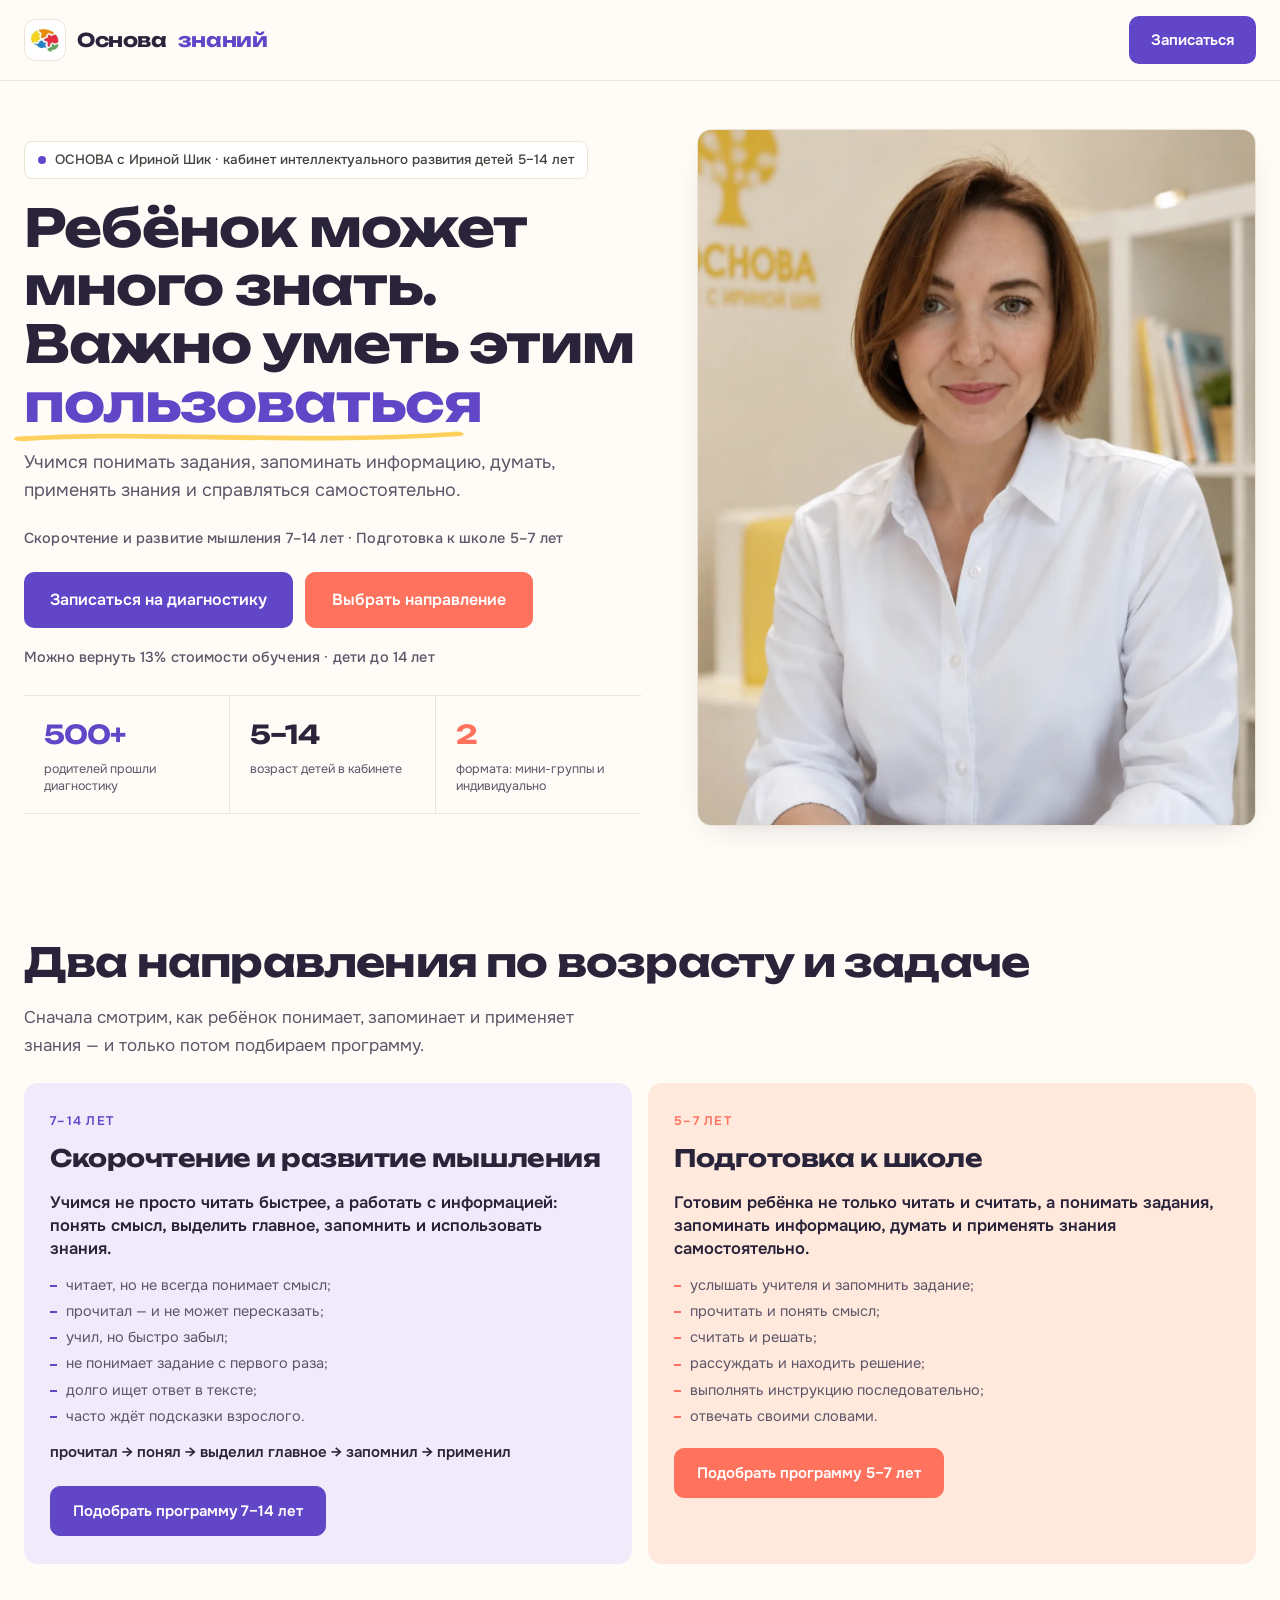
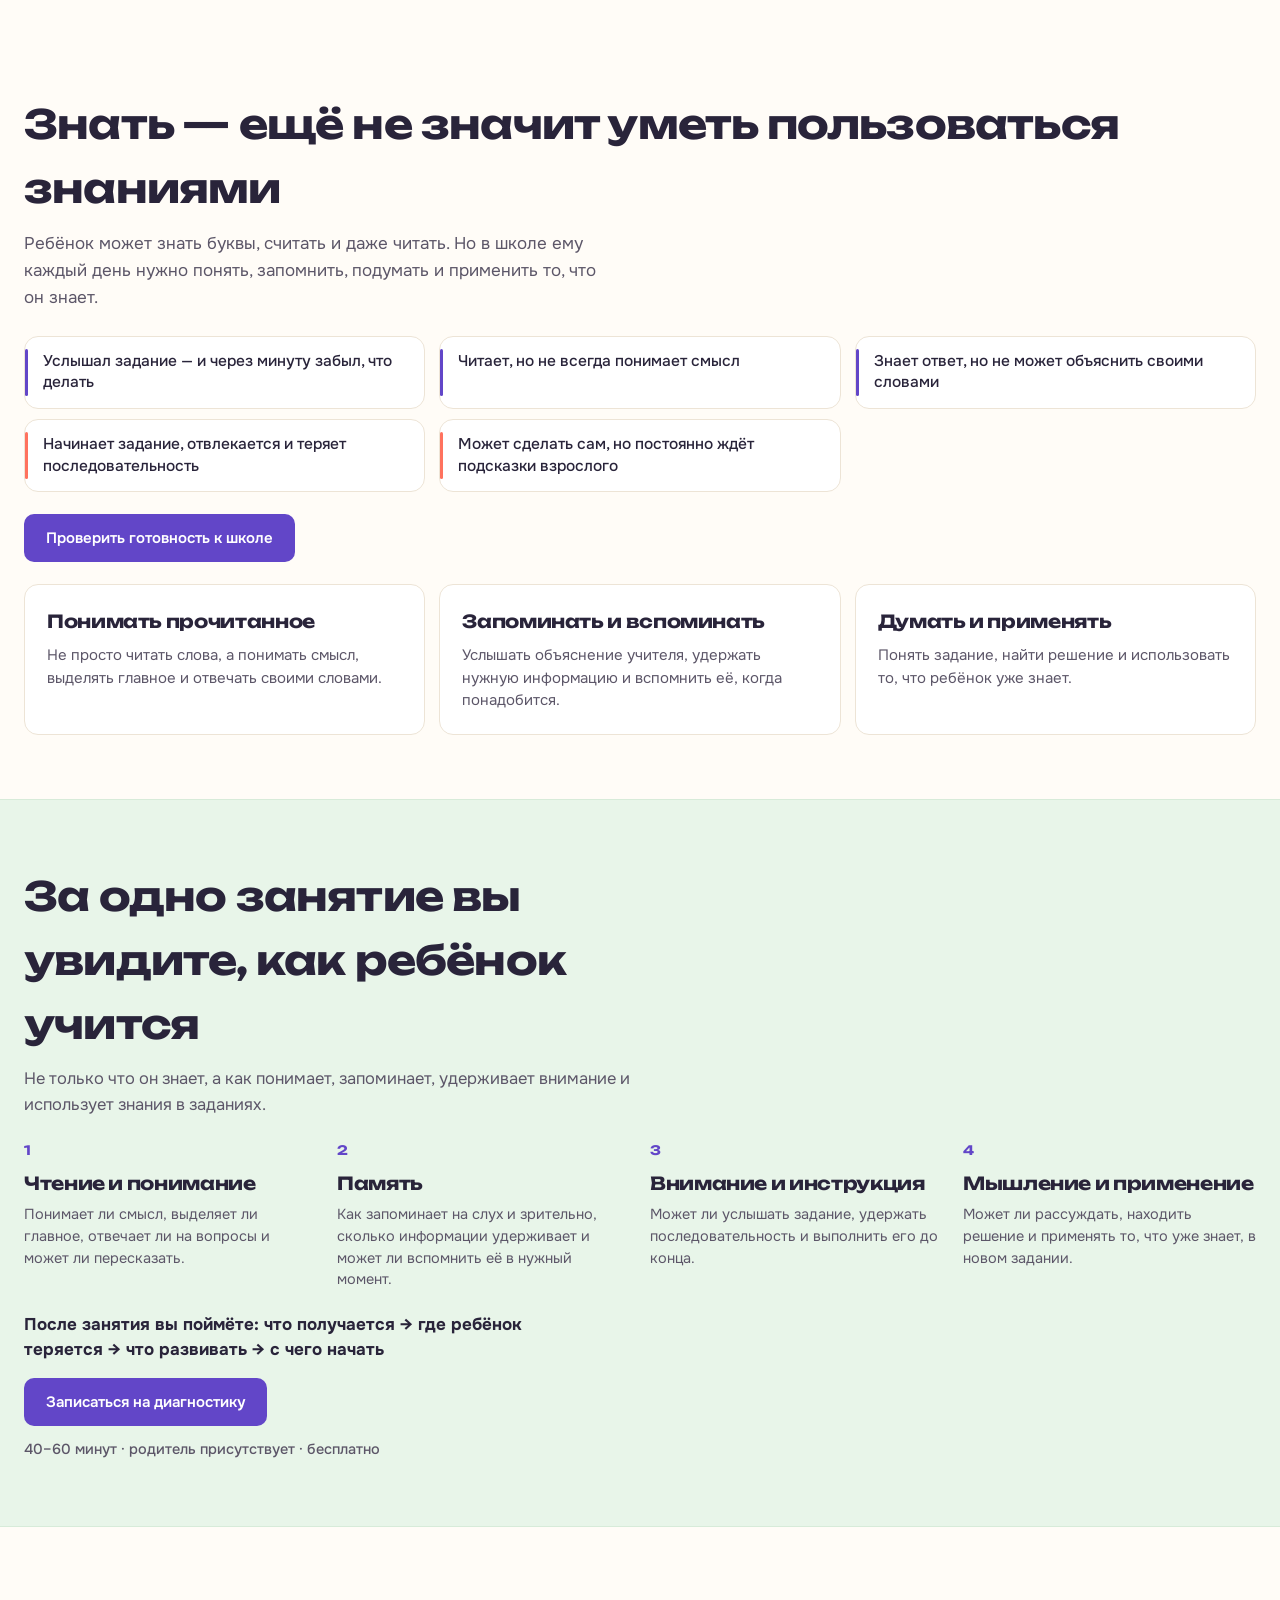
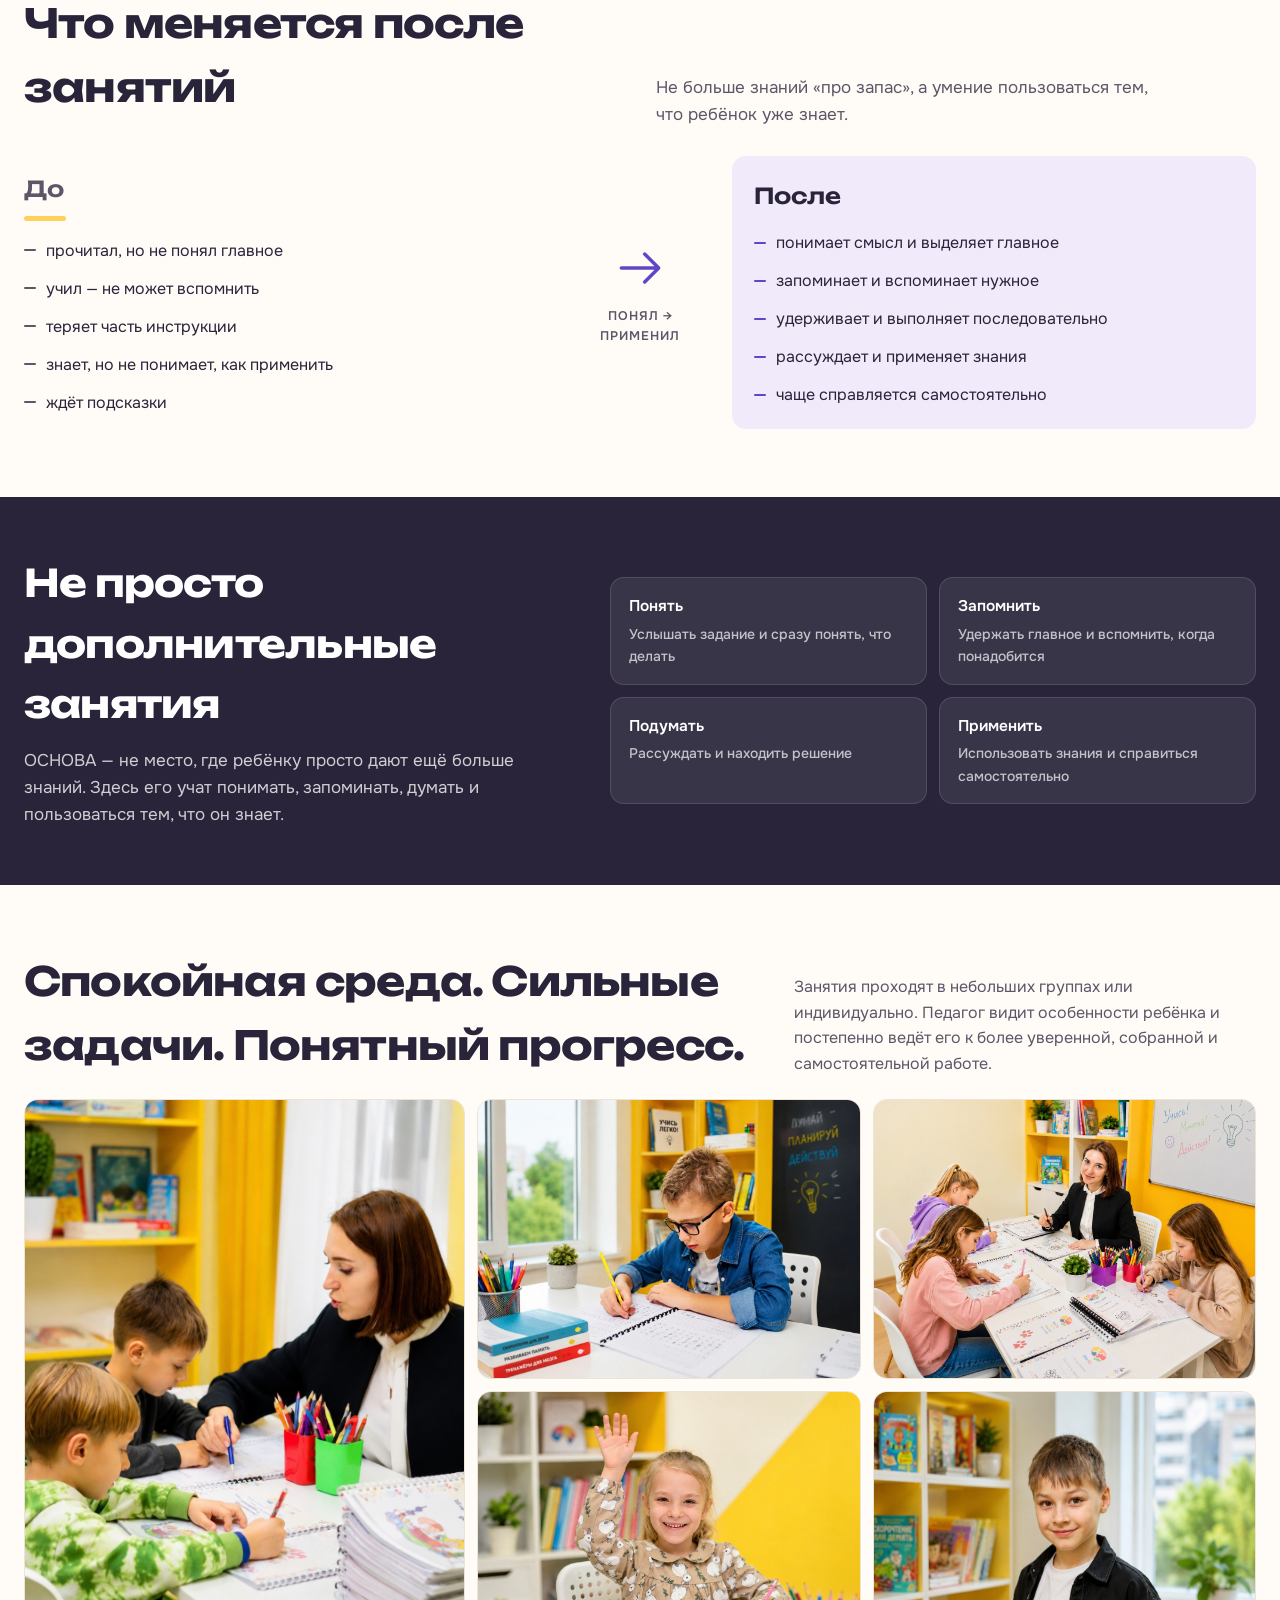
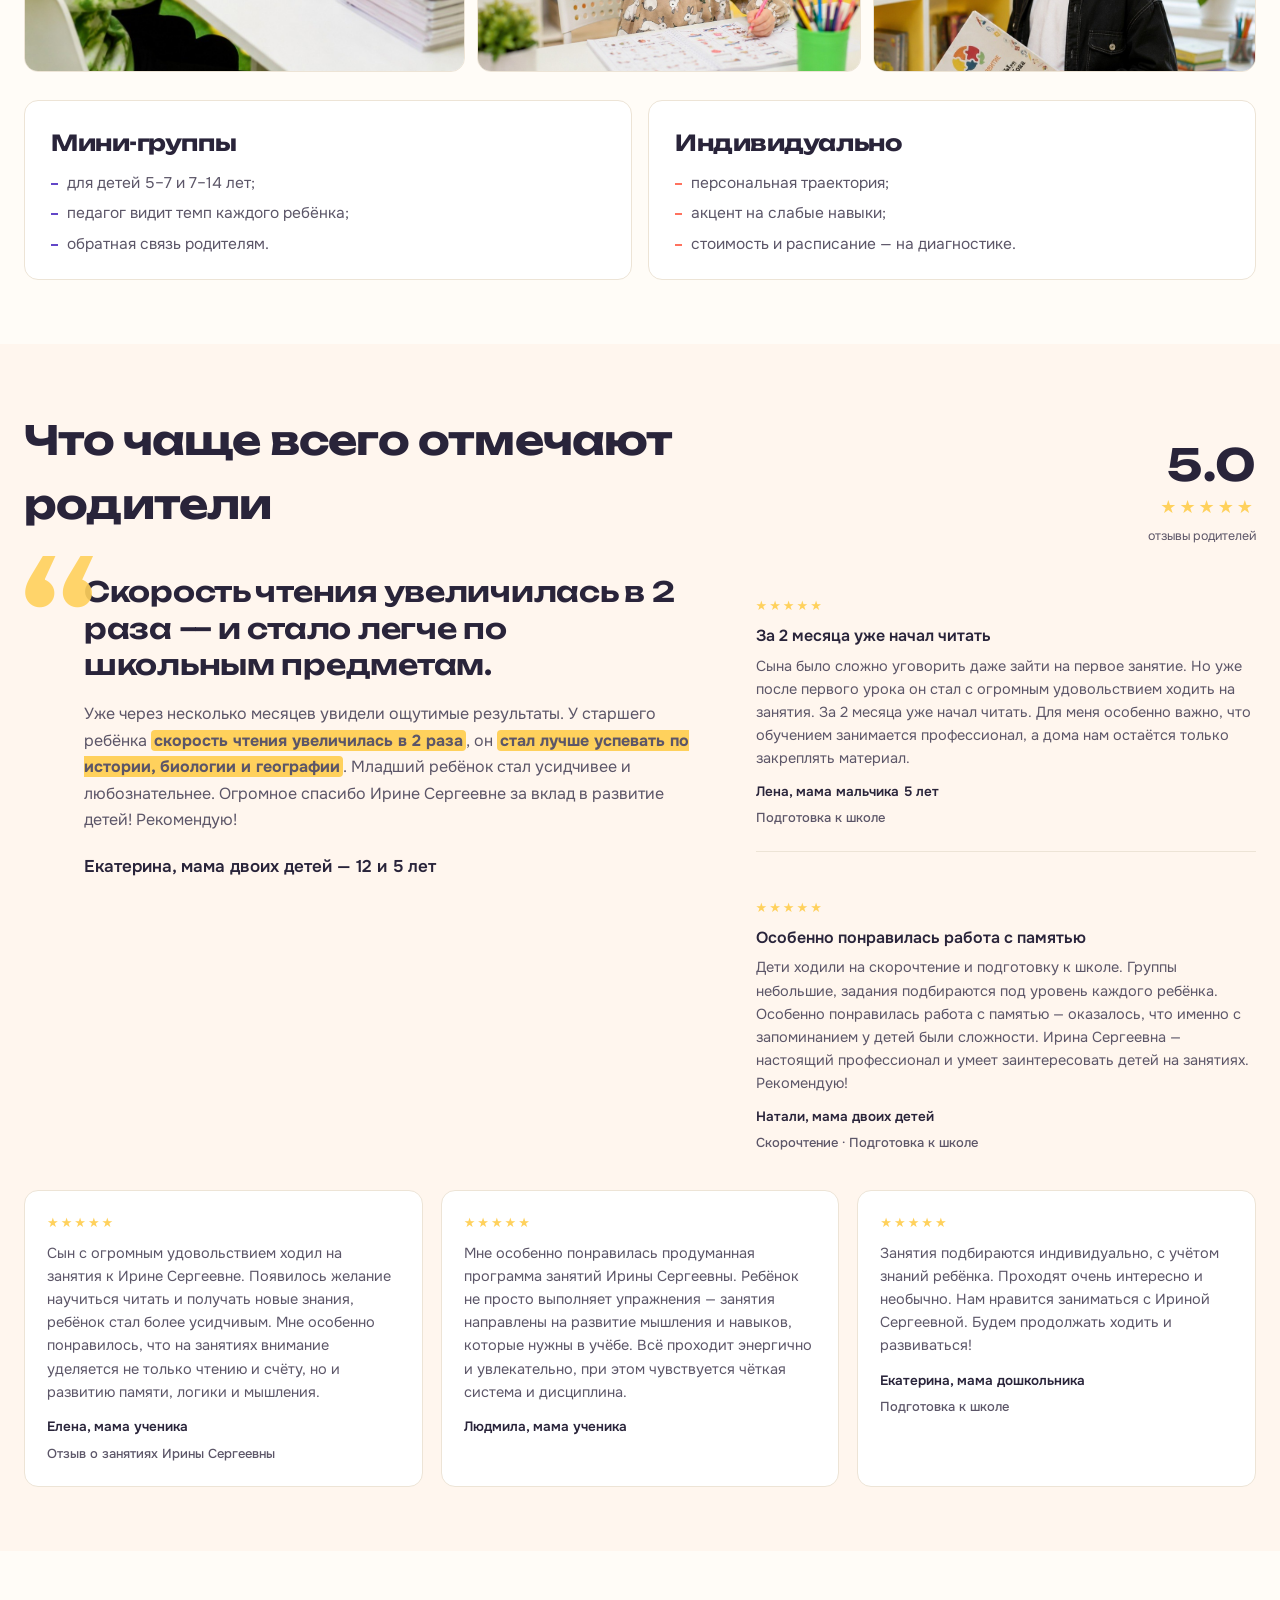
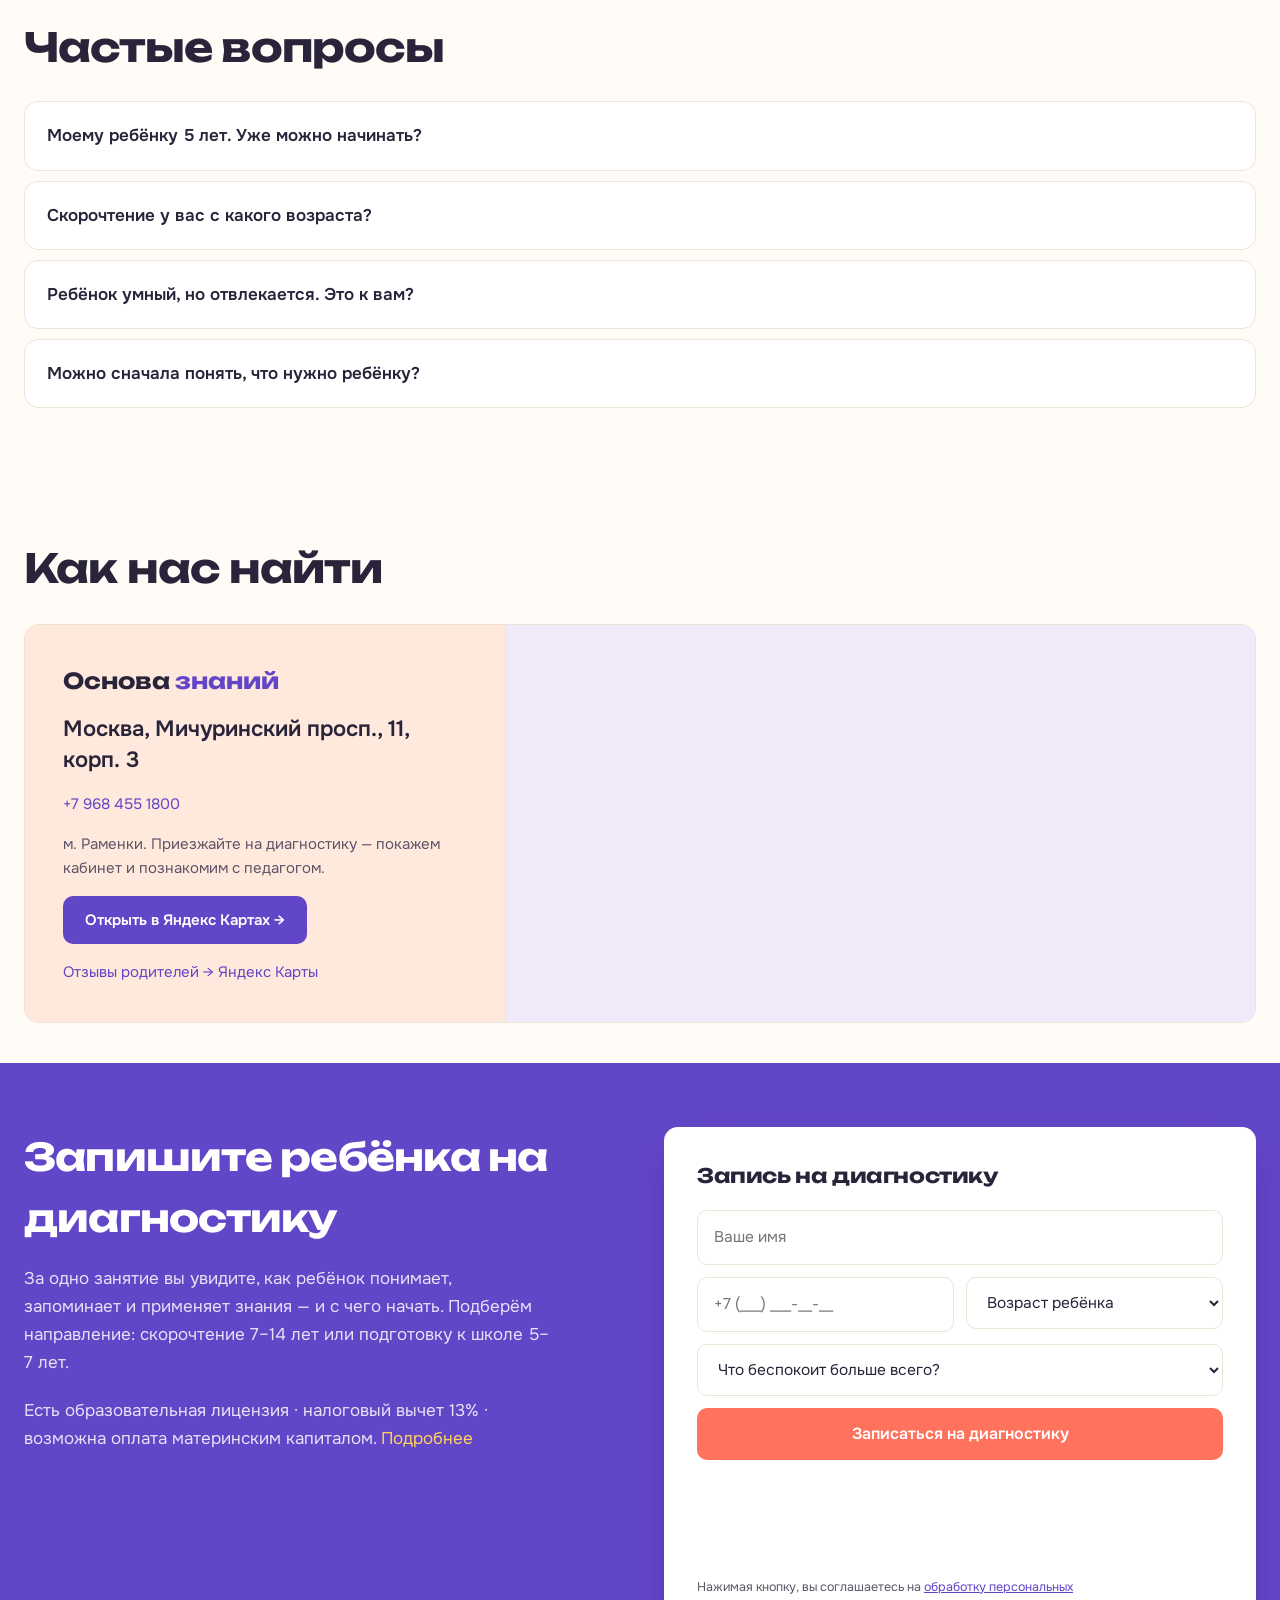
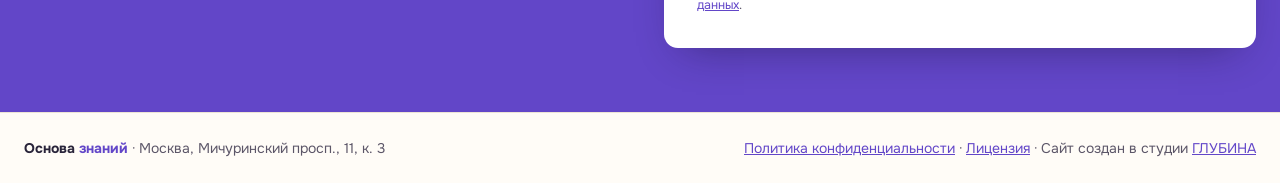
==== commit 147e1a87: "Replace old skill-list copy with using-knowledge messaging and real parent reviews. Co-authored-by: " ====
--- a/index.html
+++ b/index.html
@@ -5,14 +5,14 @@
 <meta name="viewport" content="width=device-width, initial-scale=1">
 <script>(function(){var p=location.pathname;if(/\/index\.html$/i.test(p))location.replace(p.replace(/\/index\.html$/i,'/')+location.search+location.hash);})();</script>
 <title>Основа знаний — кабинет интеллектуального развития детей 5–14 лет</title>
-<meta name="description" content="ОСНОВА с Ириной Шик на Мичуринском: скорочтение и развитие мышления 7–14 лет, подготовка к школе 5–7 лет. Бесплатная диагностика 40 минут.">
+<meta name="description" content="ОСНОВА с Ириной Шик: учим понимать, запоминать, думать и пользоваться знаниями. Скорочтение 7–14 лет, подготовка к школе 5–7 лет. Диагностика 40–60 минут.">
 <meta name="robots" content="index, follow">
 <meta name="author" content="Основа знаний">
 <link rel="canonical" href="https://osnova.kotiksym.ru/">
 <meta property="og:type" content="website">
 <meta property="og:site_name" content="Основа знаний">
 <meta property="og:title" content="Основа знаний — кабинет интеллектуального развития детей 5–14 лет">
-<meta property="og:description" content="Скорочтение и развитие мышления 7–14 лет. Подготовка к школе 5–7 лет. Бесплатная диагностика 40 минут.">
+<meta property="og:description" content="Ребёнок может много знать. Важно уметь этим пользоваться. Скорочтение 7–14 лет, подготовка к школе 5–7 лет.">
 <meta property="og:url" content="https://osnova.kotiksym.ru/">
 <meta property="og:image" content="https://osnova.kotiksym.ru/images/hero.jpg">
 <meta property="og:locale" content="ru_RU">
@@ -31,7 +31,7 @@
   "@context": "https://schema.org",
   "@type": "EducationalOrganization",
   "name": "Основа знаний",
-  "description": "Кабинет интеллектуального развития детей 5–14 лет на Мичуринском проспекте. Скорочтение и развитие мышления 7–14 лет, подготовка к школе 5–7 лет.",
+  "description": "Кабинет интеллектуального развития детей 5–14 лет на Мичуринском проспекте. Учим понимать, запоминать, думать и пользоваться знаниями. Скорочтение 7–14 лет, подготовка к школе 5–7 лет.",
   "url": "https://osnova.kotiksym.ru/",
   "image": "https://osnova.kotiksym.ru/images/hero.jpg",
   "logo": "https://osnova.kotiksym.ru/images/favicon-512.png",
@@ -114,7 +114,7 @@
   /* Hero */
   .hero .eyebrow{display:inline-flex;align-items:center;gap:9px;padding:7px 13px;border:1px solid var(--line);border-radius:8px;font-size:13.5px;font-weight:500;color:#43413c;background:var(--surface)}
   .hero .eyebrow i{width:8px;height:8px;border-radius:50%;background:var(--blue);display:inline-block}
-  .hero h1{font-size:clamp(32px,4.2vw,52px);line-height:1.12;margin:20px 0 16px;text-wrap:wrap;max-width:18ch}
+  .hero h1{font-size:clamp(32px,4.2vw,52px);line-height:1.12;margin:20px 0 16px;text-wrap:wrap;max-width:14em}
   .hero h1 .u{position:relative;white-space:normal;color:var(--blue)}
   .hero h1 .u svg{position:absolute;left:-3%;right:-3%;bottom:-11px;width:106%;height:18px;overflow:visible}
   .hero p.lead{font-size:18px;line-height:1.58;color:var(--muted);max-width:46ch;margin:0 0 22px;text-wrap:pretty}
@@ -234,15 +234,22 @@
   .pain-grid li{padding:14px 16px 14px 18px;background:var(--surface);border:1px solid var(--line);border-radius:var(--radius);font-size:15.5px;font-weight:500;line-height:1.4;position:relative}
   .pain-grid li::before{content:"";position:absolute;left:0;top:12px;bottom:12px;width:3px;border-radius:2px;background:var(--blue)}
   .pain-grid li:nth-child(n+4)::before{background:var(--coral)}
+  .pain-cta{margin:22px 0 8px}
 
   /* Diagnostic check */
   .check{padding:64px 0;background:var(--mint);border-top:1px solid #D7EBD9;border-bottom:1px solid #D7EBD9}
-  .check h2{max-width:24ch}
+  .check h2{max-width:18em}
   .check-grid{display:grid;grid-template-columns:repeat(4,1fr);gap:16px 20px;margin:22px 0 22px}
+  .check-item .num{font-family:'Unbounded','Onest',sans-serif;font-weight:700;font-size:13px;letter-spacing:.08em;color:var(--blue);margin:0 0 8px}
   .check-item h3{font-size:18px;margin:0 0 6px}
   .check-item p{margin:0;color:var(--muted);font-size:14.5px;line-height:1.5}
   .check .after{color:var(--muted);font-size:16.5px;line-height:1.6;max-width:62ch;margin:0 0 22px}
   .check .btn{min-height:48px}
+  .check-finale{margin-top:4px;max-width:52ch}
+  .check-finale .chain{margin:0 0 16px;font-weight:700;font-size:17px;line-height:1.45;color:var(--text)}
+  .check-note{margin:12px 0 0;font-size:14.5px;color:var(--muted);font-weight:500}
+  .hl{background:var(--yellow);padding:0 3px;border-radius:4px;font-weight:700}
+  .dir-card .chain{margin:8px 0 0;font-weight:600;color:var(--text);font-size:15px;line-height:1.45}
 
   /* Results */
   .results-top{display:grid;grid-template-columns:1fr 1fr;gap:32px;align-items:end;margin-bottom:24px}
@@ -270,7 +277,7 @@
   /* Live center — compact */
   .live{background:var(--dark-blue);color:#fff}
   .live .wrap{display:grid;grid-template-columns:minmax(0,.92fr) minmax(0,1.08fr);gap:36px;align-items:center}
-  .live h2{color:#fff;font-size:clamp(26px,3.4vw,38px);max-width:18ch}
+  .live h2{color:#fff;font-size:clamp(26px,3.4vw,38px);max-width:16em}
   .live p{color:rgba(255,255,255,.78);font-size:17px;line-height:1.6;margin:12px 0 0;max-width:46ch}
   .live-points{list-style:none;margin:0;padding:0;display:grid;grid-template-columns:1fr 1fr;gap:12px}
   .live-points li{background:rgba(255,255,255,.08);border:1px solid rgba(255,255,255,.12);border-radius:var(--radius);padding:16px 18px;font-weight:600;font-size:15.5px}
@@ -278,7 +285,7 @@
 
   /* Reviews */
   .reviews-head{display:flex;justify-content:space-between;align-items:end;gap:24px;margin-bottom:28px;flex-wrap:wrap}
-  .reviews-head h2{max-width:16ch}
+  .reviews-head h2{max-width:18em}
   .reviews-rating{text-align:right}
   .reviews-rating .num{font-family:'Unbounded','Onest',sans-serif;font-weight:700;font-size:44px;color:var(--dark-blue);line-height:1}
   .reviews-rating .stars{color:var(--yellow);letter-spacing:3px;font-size:18px;margin-top:6px}
@@ -298,6 +305,12 @@
   .review-side p{margin:0 0 10px;color:var(--muted);font-size:14.5px;line-height:1.6}
   .review-side .meta{color:var(--text);font-weight:600;font-size:13.5px}
   .review-side .date{color:var(--muted);font-weight:400;margin-left:6px}
+  .review-note{color:var(--muted);font-size:13px;font-weight:500;margin-top:6px}
+  .reviews-more{display:grid;grid-template-columns:repeat(3,1fr);gap:18px;margin-top:36px}
+  .reviews-more article{background:var(--surface);border:1px solid var(--line);border-radius:var(--radius);padding:22px}
+  .reviews-more .stars{color:var(--yellow);letter-spacing:2px;font-size:13px;margin-bottom:8px}
+  .reviews-more p{margin:0 0 12px;color:var(--muted);font-size:14.5px;line-height:1.6}
+  .reviews-more .meta{color:var(--text);font-weight:600;font-size:13.5px}
   .reviews-cta{display:flex;justify-content:center;margin-top:36px}
 
   /* Contacts — yellow info + map */
@@ -314,7 +327,7 @@
   /* Final — blue-soft */
   .finale{background:var(--blue);border-top:0;color:#fff}
   .finale .wrap{display:grid;grid-template-columns:1fr 1fr;gap:48px;align-items:start}
-  .finale h2{color:#fff;font-size:clamp(26px,3.6vw,38px);max-width:18ch}
+  .finale h2{color:#fff;font-size:clamp(26px,3.6vw,38px);max-width:16em}
   .finale p{color:rgba(255,255,255,.84);font-size:17px;line-height:1.65;margin:16px 0 20px;max-width:48ch}
   .finale p a{color:var(--yellow)}
   .finale form{background:#fff;border:1px solid transparent;border-radius:var(--radius);padding:32px;display:grid;gap:12px;color:var(--text);box-shadow:0 16px 40px -18px rgba(20,12,40,.45)}
@@ -361,7 +374,7 @@
     .dir-cta{justify-self:start}
     .journey{grid-template-columns:1fr}
     .journey-arrow{transform:rotate(90deg);margin:6px auto}
-    .live .wrap,.finale .wrap,.reviews-grid,.contacts-grid,.results-top{grid-template-columns:1fr;gap:24px}
+    .live .wrap,.finale .wrap,.reviews-grid,.contacts-grid,.results-top,.reviews-more{grid-template-columns:1fr;gap:24px}
     .live-points{grid-template-columns:1fr 1fr}
     section.directions,section.recognize,section.check{padding:48px 0}
     .contacts-grid{border-radius:16px}
@@ -407,6 +420,7 @@
     .gallery-item{border-radius:12px}
     .dir-choice,.format-grid{grid-template-columns:1fr}
     .pain-grid,.check-grid,.skill-grid,.live-points{grid-template-columns:1fr 1fr;gap:8px 10px}
+    .reviews-more{grid-template-columns:1fr}
     .dir-card{padding:18px 16px;border-radius:10px}
     .check .btn,.dir-cta{width:100%;justify-self:stretch;white-space:normal}
     section.directions,section.recognize,section.check{padding:40px 0}
@@ -451,7 +465,7 @@
 <noscript>
   <div style="max-width:760px;margin:0 auto;padding:32px 20px;font-family:system-ui,sans-serif;color:#20232B">
     <p style="font-size:24px;font-weight:700;margin:0 0 12px">Основа знаний — кабинет интеллектуального развития детей 5–14 лет</p>
-    <p>Мичуринский проспект, 11, корп. 3. Скорочтение и развитие мышления 7–14 лет, подготовка к школе 5–7 лет. Бесплатная диагностика 40 минут.</p>
+    <p>Мичуринский проспект, 11, корп. 3. Скорочтение и развитие мышления 7–14 лет, подготовка к школе 5–7 лет. Учимся понимать, запоминать, думать и пользоваться знаниями.</p>
     <p>Телефон: <a href="tel:+79684551800">+7 968 455 1800</a></p>
   </div>
 </noscript>
@@ -469,10 +483,11 @@
   <div class="wrap">
     <div>
       <span class="eyebrow"><i></i>ОСНОВА с Ириной Шик · кабинет интеллектуального развития детей 5–14 лет</span>
-      <h1>Навыки, на которых строится <span class="u">самостоятельная<svg viewBox="0 0 240 30" preserveAspectRatio="none"><path d="M6 18 C 70 4, 150 28, 234 10" fill="none" stroke="#FFD15C" stroke-width="8" stroke-linecap="round" stroke-dasharray="320" stroke-dashoffset="320" style="animation:draw 1.1s .35s ease forwards"/></svg></span> и успешная учёба</h1>
-      <p class="lead">Скорочтение и развитие мышления — 7–14 лет. Подготовка к школе — 5–7 лет. Формируем чтение, память, внимание, мышление, счёт и самостоятельность.</p>
+      <h1>Ребёнок может много знать. Важно уметь этим <span class="u">пользоваться<svg viewBox="0 0 240 30" preserveAspectRatio="none"><path d="M6 18 C 70 4, 150 28, 234 10" fill="none" stroke="#FFD15C" stroke-width="8" stroke-linecap="round" stroke-dasharray="320" stroke-dashoffset="320" style="animation:draw 1.1s .35s ease forwards"/></svg></span></h1>
+      <p class="lead">Учимся понимать задания, запоминать информацию, думать, применять знания и справляться самостоятельно.</p>
+      <p class="hero-meta" style="margin:0 0 22px">Скорочтение и развитие мышления 7–14 лет · Подготовка к школе 5–7 лет</p>
       <div class="hero-cta">
-        <a href="#form" class="btn btn-primary btn-lg" data-cta="diagnostic">Получить диагностику бесплатно</a>
+        <a href="#form" class="btn btn-primary btn-lg" data-cta="diagnostic">Записаться на диагностику</a>
         <a href="#directions" class="btn btn-outline btn-lg">Выбрать направление</a>
       </div>
       <p class="hero-meta">Можно вернуть 13% стоимости обучения · дети до 14 лет</p>
@@ -491,29 +506,36 @@
 <section id="directions" class="directions">
   <div class="wrap">
     <h2>Два направления по возрасту и задаче</h2>
-    <p class="sub">Сначала смотрим, какие навыки нужно развивать именно вашему ребёнку — и только потом подбираем программу.</p>
+    <p class="sub">Сначала смотрим, как ребёнок понимает, запоминает и применяет знания — и только потом подбираем программу.</p>
 
     <div class="dir-choice">
       <article class="dir-card">
         <div class="age">7–14 лет</div>
-        <h3>Скорочтение и мышление</h3>
-        <p class="trigger">Легче читать, понимать задания и учиться без постоянной подсказки.</p>
+        <h3>Скорочтение и развитие мышления</h3>
+        <p class="trigger">Учимся не просто читать быстрее, а работать с информацией: понять смысл, выделить главное, запомнить и использовать знания.</p>
         <ul>
-          <li>медленно читает или не понимает смысл;</li>
-          <li>не может пересказать;</li>
-          <li>отвлекается и ждёт помощи.</li>
+          <li>читает, но не всегда понимает смысл;</li>
+          <li>прочитал — и не может пересказать;</li>
+          <li>учил, но быстро забыл;</li>
+          <li>не понимает задание с первого раза;</li>
+          <li>долго ищет ответ в тексте;</li>
+          <li>часто ждёт подсказки взрослого.</li>
         </ul>
+        <p class="chain">прочитал → понял → выделил главное → запомнил → применил</p>
         <a href="#form" class="btn btn-outline dir-cta">Подобрать программу 7–14 лет</a>
       </article>
 
       <article class="dir-card alt">
         <div class="age">5–7 лет</div>
         <h3>Подготовка к школе</h3>
-        <p class="trigger">Прийти в 1 класс собранным: слышать задание, удерживать внимание и делать сам.</p>
+        <p class="trigger">Готовим ребёнка не только читать и считать, а понимать задания, запоминать информацию, думать и применять знания самостоятельно.</p>
         <ul>
-          <li>чтение, счёт и понимание инструкции;</li>
-          <li>память, внимание и речь;</li>
-          <li>усидчивость и самостоятельность.</li>
+          <li>услышать учителя и запомнить задание;</li>
+          <li>прочитать и понять смысл;</li>
+          <li>считать и решать;</li>
+          <li>рассуждать и находить решение;</li>
+          <li>выполнять инструкцию последовательно;</li>
+          <li>отвечать своими словами.</li>
         </ul>
         <a href="#form" class="btn btn-outline dir-cta">Подобрать программу 5–7 лет</a>
       </article>
@@ -523,28 +545,28 @@
 
 <section id="pains" class="recognize">
   <div class="wrap">
-    <h2>Если ребёнок способный, но учёба даётся тяжелее</h2>
-    <p class="sub">Часто не хватает не знаний, а конкретных навыков: внимания, памяти, чтения и самоконтроля.</p>
+    <h2>Знать — ещё не значит уметь пользоваться знаниями</h2>
+    <p class="sub">Ребёнок может знать буквы, считать и даже читать. Но в школе ему каждый день нужно понять, запомнить, подумать и применить то, что он знает.</p>
     <ul class="pain-grid">
-      <li>Читает медленно и быстро устаёт</li>
-      <li>Не может пересказать своими словами</li>
-      <li>Отвлекается и не доводит до конца</li>
-      <li>Домашка занимает слишком много времени</li>
-      <li>Ждёт помощи взрослого</li>
-      <li>Боится больших текстов</li>
+      <li>Услышал задание — и через минуту забыл, что делать</li>
+      <li>Читает, но не всегда понимает смысл</li>
+      <li>Знает ответ, но не может объяснить своими словами</li>
+      <li>Начинает задание, отвлекается и теряет последовательность</li>
+      <li>Может сделать сам, но постоянно ждёт подсказки взрослого</li>
     </ul>
+    <p class="pain-cta"><a href="#form" class="btn btn-primary">Проверить готовность к школе</a></p>
     <div class="skill-grid">
       <article>
-        <h3>Чтение</h3>
-        <p>Понимать текст и пересказывать своими словами.</p>
+        <h3>Понимать прочитанное</h3>
+        <p>Не просто читать слова, а понимать смысл, выделять главное и отвечать своими словами.</p>
       </article>
       <article>
-        <h3>Память и внимание</h3>
-        <p>Удерживать задачу и доводить её до результата.</p>
+        <h3>Запоминать и вспоминать</h3>
+        <p>Услышать объяснение учителя, удержать нужную информацию и вспомнить её, когда понадобится.</p>
       </article>
       <article>
-        <h3>Самостоятельность</h3>
-        <p>Рассуждать и справляться без постоянной подсказки.</p>
+        <h3>Думать и применять</h3>
+        <p>Понять задание, найти решение и использовать то, что ребёнок уже знает.</p>
       </article>
     </div>
   </div>
@@ -552,27 +574,35 @@
 
 <section id="diagnostic" class="check">
   <div class="wrap">
-    <h2>Сначала диагностика — потом программа</h2>
-    <p class="after">За одну встречу педагог видит, как ребёнок читает, запоминает и удерживает внимание, и объясняет, какой маршрут выбрать.</p>
+    <h2>За одно занятие вы увидите, как ребёнок учится</h2>
+    <p class="after">Не только что он знает, а как понимает, запоминает, удерживает внимание и использует знания в заданиях.</p>
     <div class="check-grid">
       <article class="check-item">
-        <h3>Чтение и текст</h3>
-        <p>Понимает ли смысл и может ли пересказать.</p>
+        <div class="num">1</div>
+        <h3>Чтение и понимание</h3>
+        <p>Понимает ли смысл, выделяет ли главное, отвечает ли на вопросы и может ли пересказать.</p>
       </article>
       <article class="check-item">
+        <div class="num">2</div>
         <h3>Память</h3>
-        <p>Как запоминает и насколько быстро вспоминает.</p>
+        <p>Как запоминает на слух и зрительно, сколько информации удерживает и может ли вспомнить её в нужный момент.</p>
       </article>
       <article class="check-item">
-        <h3>Внимание</h3>
-        <p>Удерживает ли задачу и доводит ли до конца.</p>
+        <div class="num">3</div>
+        <h3>Внимание и инструкция</h3>
+        <p>Может ли услышать задание, удержать последовательность и выполнить его до конца.</p>
       </article>
       <article class="check-item">
-        <h3>План развития</h3>
-        <p>Что уже хорошо и какую программу выбрать.</p>
-      </article>
-    </div>
-    <a href="#form" class="btn btn-primary" data-cta="diagnostic">Получить диагностику бесплатно</a>
+        <div class="num">4</div>
+        <h3>Мышление и применение</h3>
+        <p>Может ли рассуждать, находить решение и применять то, что уже знает, в новом задании.</p>
+      </article>
+    </div>
+    <div class="check-finale">
+      <p class="chain">После занятия вы поймёте: что получается → где ребёнок теряется → что развивать → с чего начать</p>
+    </div>
+    <a href="#form" class="btn btn-primary" data-cta="diagnostic">Записаться на диагностику</a>
+    <p class="check-note">40–60 минут · родитель присутствует · бесплатно</p>
   </div>
 </section>
 
@@ -580,7 +610,7 @@
   <div class="wrap">
     <div class="results-top">
       <h2>Что меняется после занятий</h2>
-      <p>Системно развиваем навыки, которые помогают учиться спокойнее и самостоятельнее.</p>
+      <p>Не больше знаний «про запас», а умение пользоваться тем, что ребёнок уже знает.</p>
     </div>
 
     <div class="journey-block" id="skorochtenie">
@@ -588,22 +618,24 @@
         <div class="journey-col now">
           <h3>До</h3>
           <ul>
-            <li>читает медленно и забывает прочитанное</li>
-            <li>не может пересказать</li>
-            <li>отвлекается и ждёт помощи</li>
-            <li>не уверен в себе</li>
+            <li>прочитал, но не понял главное</li>
+            <li>учил — не может вспомнить</li>
+            <li>теряет часть инструкции</li>
+            <li>знает, но не понимает, как применить</li>
+            <li>ждёт подсказки</li>
           </ul>
         </div>
         <div class="journey-arrow" aria-hidden="true">
           <svg viewBox="0 0 24 24" fill="none" stroke="currentColor" stroke-width="1.5" stroke-linecap="round" stroke-linejoin="round"><path d="M4 12h16M14 6l6 6-6 6"/></svg>
-          <span>навыки для учёбы</span>
+          <span>понял → применил</span>
         </div>
         <div class="journey-col after">
           <h3>После</h3>
           <ul>
-            <li>читает увереннее и понимает текст</li>
-            <li>пересказывает своими словами</li>
-            <li>дольше держит внимание</li>
+            <li>понимает смысл и выделяет главное</li>
+            <li>запоминает и вспоминает нужное</li>
+            <li>удерживает и выполняет последовательно</li>
+            <li>рассуждает и применяет знания</li>
             <li>чаще справляется самостоятельно</li>
           </ul>
         </div>
@@ -615,14 +647,14 @@
 <section id="why" class="live">
   <div class="wrap">
     <div>
-      <h2>Не дополнительные занятия, а интеллектуальная база</h2>
-      <p>Школа требует не только знаний. Важно уметь понять задачу, удержать внимание, запомнить материал и довести работу до конца.</p>
+      <h2>Не просто дополнительные занятия</h2>
+      <p>ОСНОВА — не место, где ребёнку просто дают ещё больше знаний. Здесь его учат понимать, запоминать, думать и пользоваться тем, что он знает.</p>
     </div>
     <ul class="live-points">
-      <li>Понять задачу<span>Слышать инструкцию и сразу понимать, что делать</span></li>
-      <li>Удержать внимание<span>Меньше отвлекаться и доводить до результата</span></li>
-      <li>Запомнить материал<span>Вспоминать без долгих пауз и подсказок</span></li>
-      <li>Справиться самому<span>Читать, рассуждать и работать самостоятельнее</span></li>
+      <li>Понять<span>Услышать задание и сразу понять, что делать</span></li>
+      <li>Запомнить<span>Удержать главное и вспомнить, когда понадобится</span></li>
+      <li>Подумать<span>Рассуждать и находить решение</span></li>
+      <li>Применить<span>Использовать знания и справиться самостоятельно</span></li>
     </ul>
   </div>
 </section>
@@ -673,23 +705,45 @@
     </div>
     <div class="reviews-grid">
       <article class="review-main">
-        <p class="quote">Ребёнок стал быстрее понимать задание и меньше ждать, что ему всё подскажут.</p>
-        <div class="meta">Мама школьника, 9 лет</div>
+        <p class="quote">Скорость чтения увеличилась в 2 раза — и стало легче по школьным предметам.</p>
+        <p>Уже через несколько месяцев увидели ощутимые результаты. У старшего ребёнка <span class="hl">скорость чтения увеличилась в 2 раза</span>, он <span class="hl">стал лучше успевать по истории, биологии и географии</span>. Младший ребёнок стал усидчивее и любознательнее. Огромное спасибо Ирине Сергеевне за вклад в развитие детей! Рекомендую!</p>
+        <div class="meta">Екатерина, мама двоих детей — 12 и 5 лет</div>
       </article>
       <div class="review-side">
         <article>
           <div class="stars">★★★★★</div>
-          <p class="title-l">Перед школой стало спокойнее</p>
-          <p>Ребёнок лучше держит внимание и понимает инструкции.</p>
-          <div class="meta">Мама дошкольника, 6 лет</div>
+          <p class="title-l">За 2 месяца уже начал читать</p>
+          <p>Сына было сложно уговорить даже зайти на первое занятие. Но уже после первого урока он стал с огромным удовольствием ходить на занятия. За 2 месяца уже начал читать. Для меня особенно важно, что обучением занимается профессионал, а дома нам остаётся только закреплять материал.</p>
+          <div class="meta">Лена, мама мальчика 5 лет</div>
+          <div class="review-note">Подготовка к школе</div>
         </article>
         <article>
           <div class="stars">★★★★★</div>
-          <p class="title-l">Начал пересказывать, а не просто читать слова</p>
-          <p>Домашка проходит спокойнее.</p>
-          <div class="meta">Мама школьника, 8 лет</div>
+          <p class="title-l">Особенно понравилась работа с памятью</p>
+          <p>Дети ходили на скорочтение и подготовку к школе. Группы небольшие, задания подбираются под уровень каждого ребёнка. Особенно понравилась работа с памятью — оказалось, что именно с запоминанием у детей были сложности. Ирина Сергеевна — настоящий профессионал и умеет заинтересовать детей на занятиях. Рекомендую!</p>
+          <div class="meta">Натали, мама двоих детей</div>
+          <div class="review-note">Скорочтение · Подготовка к школе</div>
         </article>
       </div>
+    </div>
+    <div class="reviews-more">
+      <article>
+        <div class="stars">★★★★★</div>
+        <p>Сын с огромным удовольствием ходил на занятия к Ирине Сергеевне. Появилось желание научиться читать и получать новые знания, ребёнок стал более усидчивым. Мне особенно понравилось, что на занятиях внимание уделяется не только чтению и счёту, но и развитию памяти, логики и мышления.</p>
+        <div class="meta">Елена, мама ученика</div>
+        <div class="review-note">Отзыв о занятиях Ирины Сергеевны</div>
+      </article>
+      <article>
+        <div class="stars">★★★★★</div>
+        <p>Мне особенно понравилась продуманная программа занятий Ирины Сергеевны. Ребёнок не просто выполняет упражнения — занятия направлены на развитие мышления и навыков, которые нужны в учёбе. Всё проходит энергично и увлекательно, при этом чувствуется чёткая система и дисциплина.</p>
+        <div class="meta">Людмила, мама ученика</div>
+      </article>
+      <article>
+        <div class="stars">★★★★★</div>
+        <p>Занятия подбираются индивидуально, с учётом знаний ребёнка. Проходят очень интересно и необычно. Нам нравится заниматься с Ириной Сергеевной. Будем продолжать ходить и развиваться!</p>
+        <div class="meta">Екатерина, мама дошкольника</div>
+        <div class="review-note">Подготовка к школе</div>
+      </article>
     </div>
   </div>
 </section>
@@ -700,7 +754,7 @@
     <div class="faq-list">
       <details>
         <summary>Моему ребёнку 5 лет. Уже можно начинать?</summary>
-        <p>Да. В 5–7 лет важно развивать внимание, память, счёт, понимание инструкции, речь и навык чтения — это база для спокойного старта в школе.</p>
+        <p>Да. В 5–7 лет готовим не только читать и считать, а понимать задания, запоминать информацию, думать и применять знания самостоятельно — это база для спокойного старта в школе.</p>
       </details>
       <details>
         <summary>Скорочтение у вас с какого возраста?</summary>
@@ -708,7 +762,7 @@
       </details>
       <details>
         <summary>Ребёнок умный, но отвлекается. Это к вам?</summary>
-        <p>Да. Часто ребёнок способен, но не удерживает внимание, теряет инструкцию и ждёт помощи взрослого. Эти навыки можно развивать.</p>
+        <p>Да. Часто ребёнок многое знает, но не понимает задание с первого раза, теряет инструкцию и ждёт помощи взрослого. Эти навыки можно развивать.</p>
       </details>
       <details>
         <summary>Можно сначала понять, что нужно ребёнку?</summary>
@@ -740,8 +794,8 @@
 <section id="form" class="finale">
   <div class="wrap">
     <div>
-      <h2>Запишите ребёнка на бесплатную диагностику</h2>
-      <p>Уточним возраст и задачу семьи и подберём направление: скорочтение 7–14 лет или подготовку к школе 5–7 лет. Есть мини-группы и индивидуальный формат.</p>
+      <h2>Запишите ребёнка на диагностику</h2>
+      <p>За одно занятие вы увидите, как ребёнок понимает, запоминает и применяет знания — и с чего начать. Подберём направление: скорочтение 7–14 лет или подготовку к школе 5–7 лет.</p>
       <p>Есть образовательная лицензия · налоговый вычет 13% · возможна оплата материнским капиталом. <a href="/license/">Подробнее</a></p>
     </div>
     <form id="lead-form" novalidate>
@@ -775,18 +829,18 @@
       <div class="form-field" data-field="task">
         <select id="f_task" name="task">
           <option value="" selected>Что беспокоит больше всего?</option>
-          <option>Медленно читает</option>
-          <option>Плохо запоминает</option>
-          <option>Отвлекается</option>
+          <option>Читает, но не понимает смысл</option>
+          <option>Учит — и не может вспомнить</option>
+          <option>Теряет инструкцию</option>
           <option>Не может пересказать</option>
           <option>Сложно с подготовкой к школе</option>
-          <option>Нужна самостоятельность в учёбе</option>
+          <option>Ждёт подсказки, не справляется сам</option>
           <option>Не знаю, хочу диагностику</option>
         </select>
       </div>
       <input id="f_website" name="website" type="text" tabindex="-1" autocomplete="off" aria-hidden="true" style="position:absolute;left:-9999px;width:1px;height:1px;opacity:0;pointer-events:none">
-      <button id="f_submit" type="submit">Получить диагностику бесплатно</button>
-      <p class="form-note">Без обязательства покупать курс</p>
+      <button id="f_submit" type="submit">Записаться на диагностику</button>
+      <p class="form-note">40–60 минут · родитель присутствует · бесплатно</p>
       <div id="form-status" class="form-status" aria-live="polite"></div>
       <p class="privacy">Нажимая кнопку, вы соглашаетесь на <a href="/consent/">обработку персональных данных</a>.</p>
     </form>
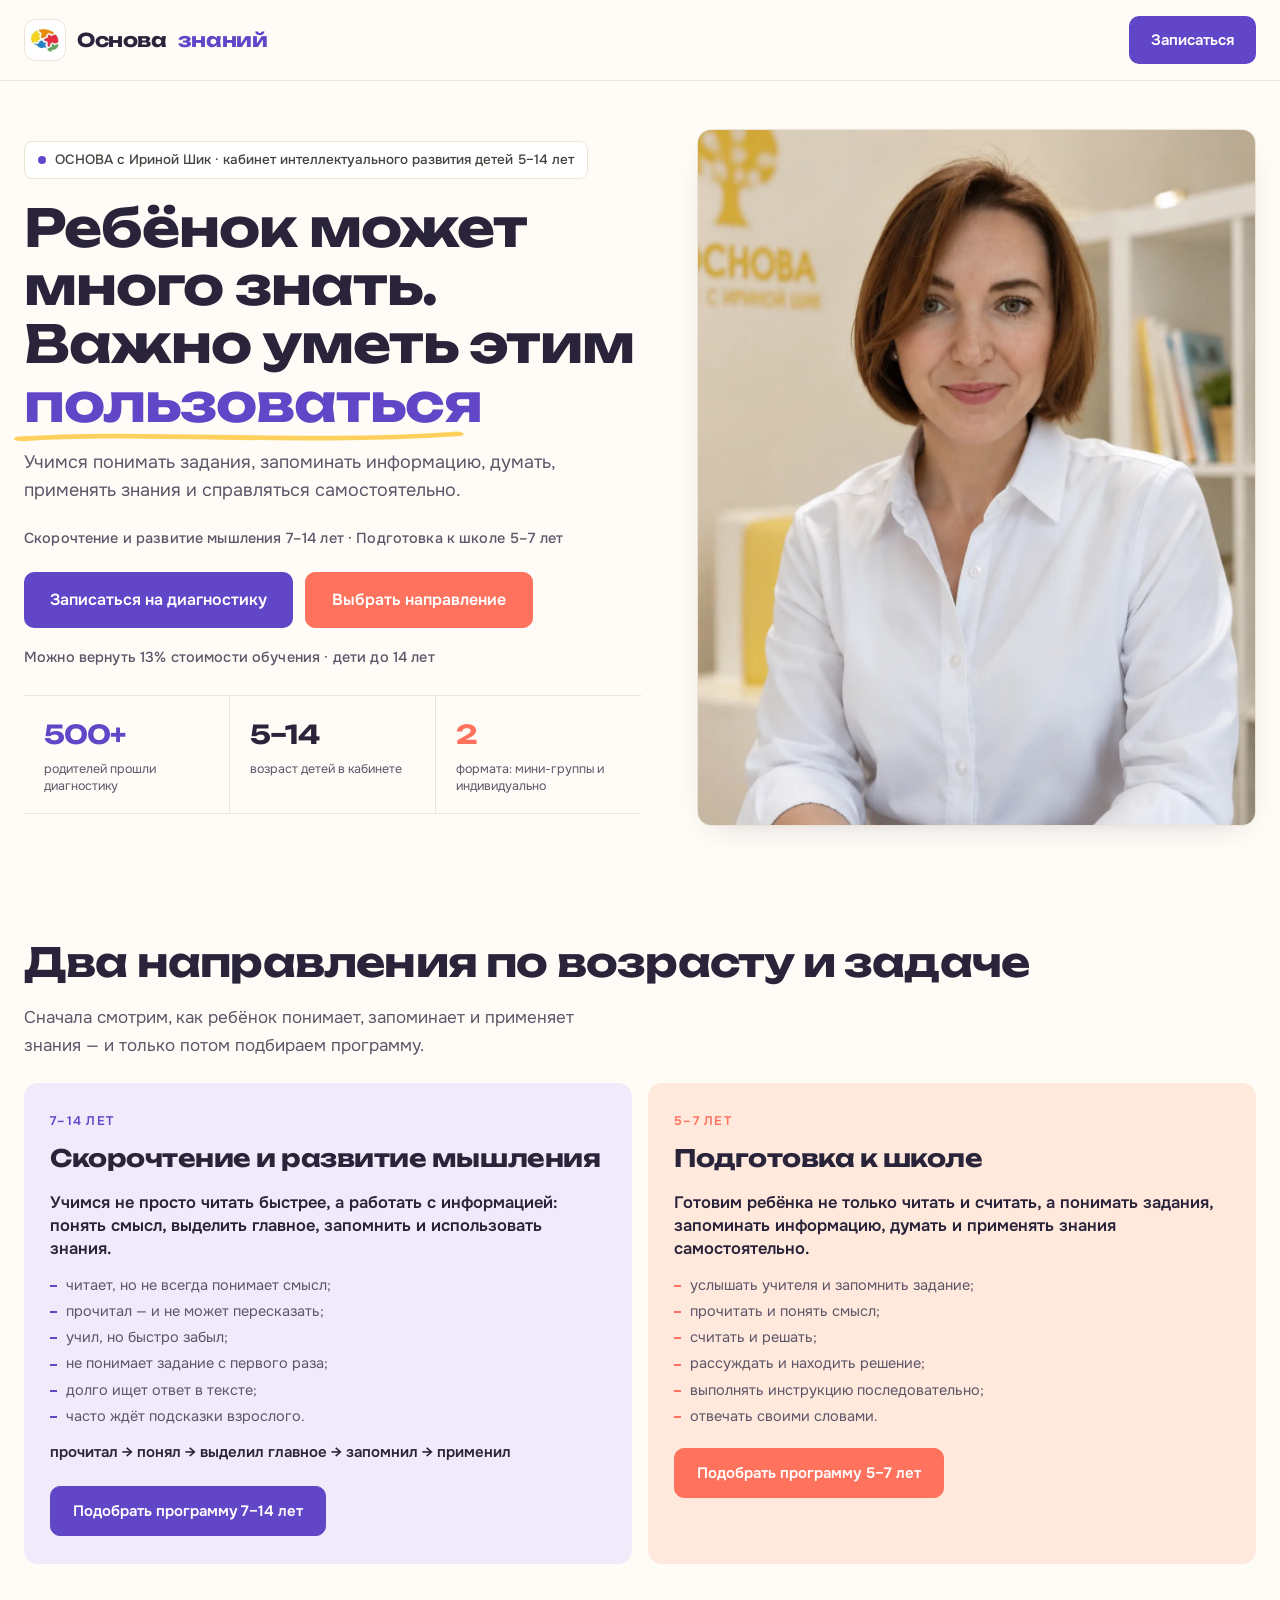
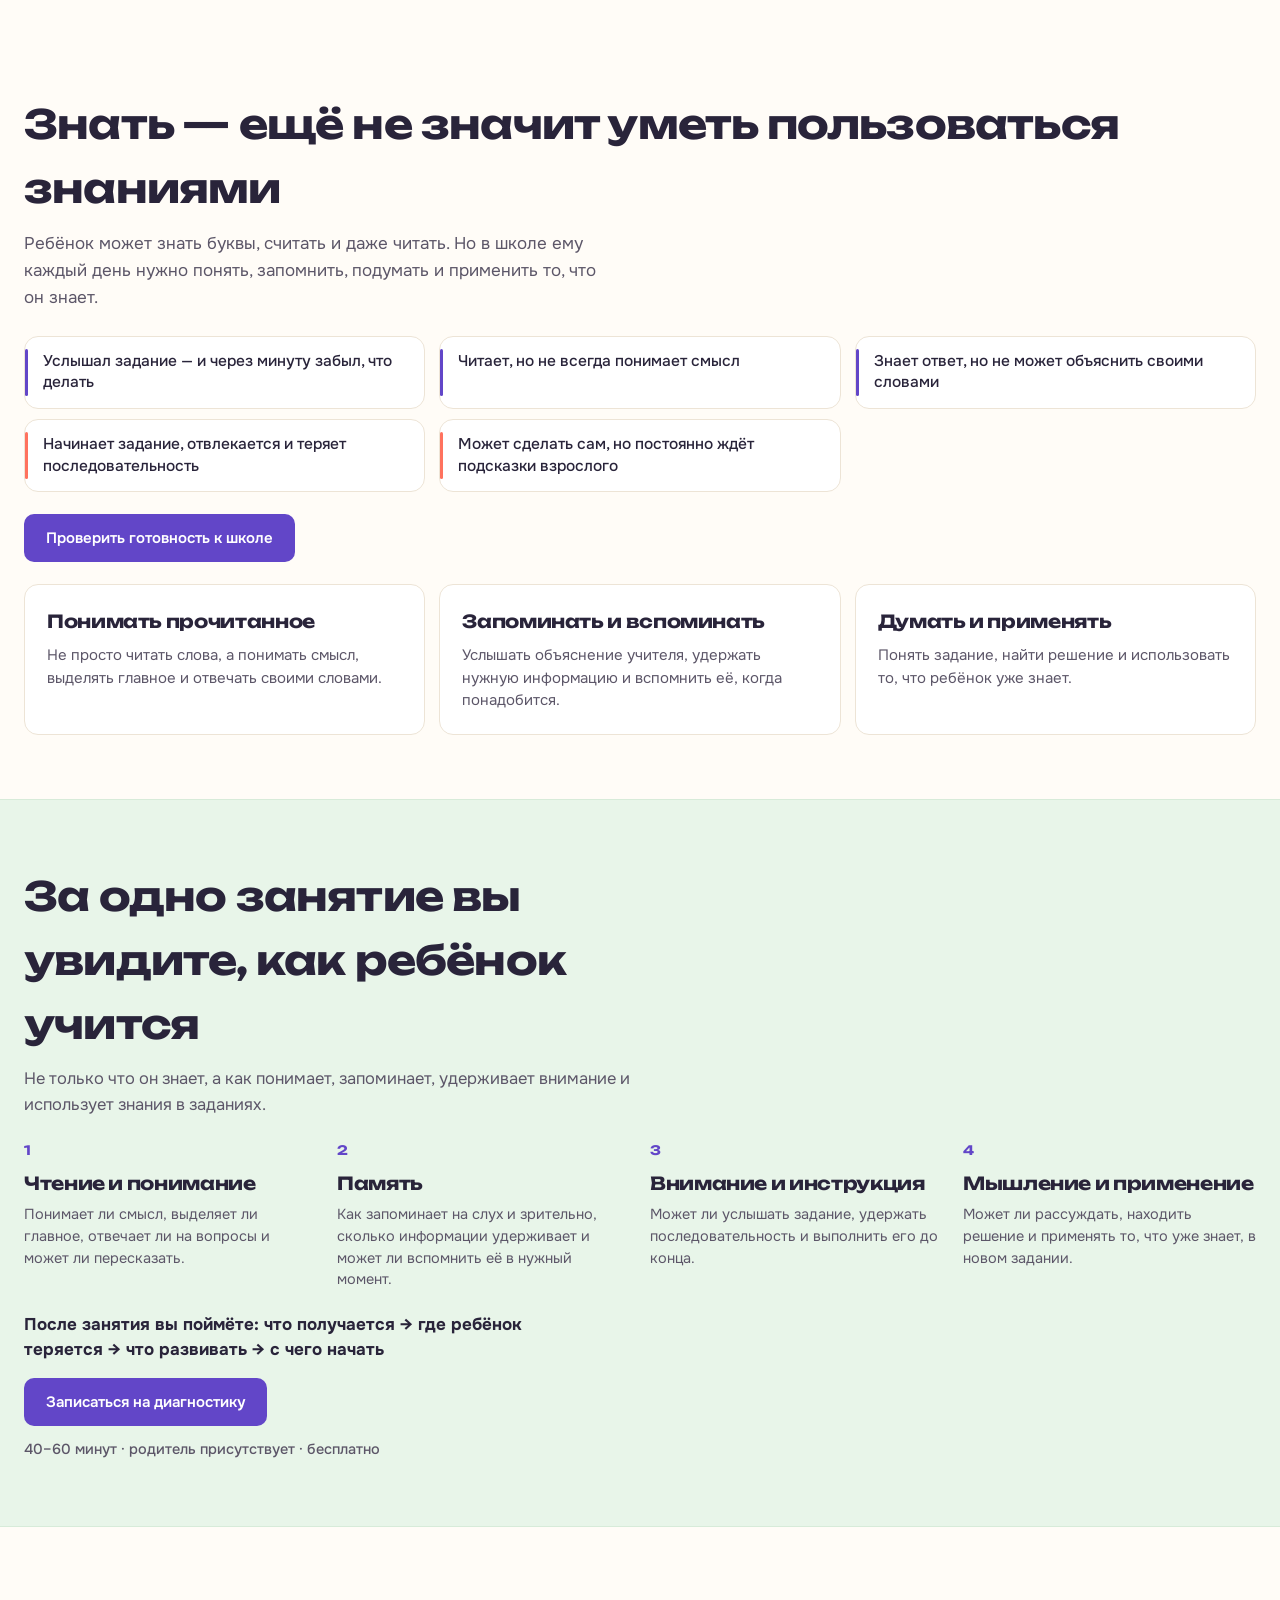
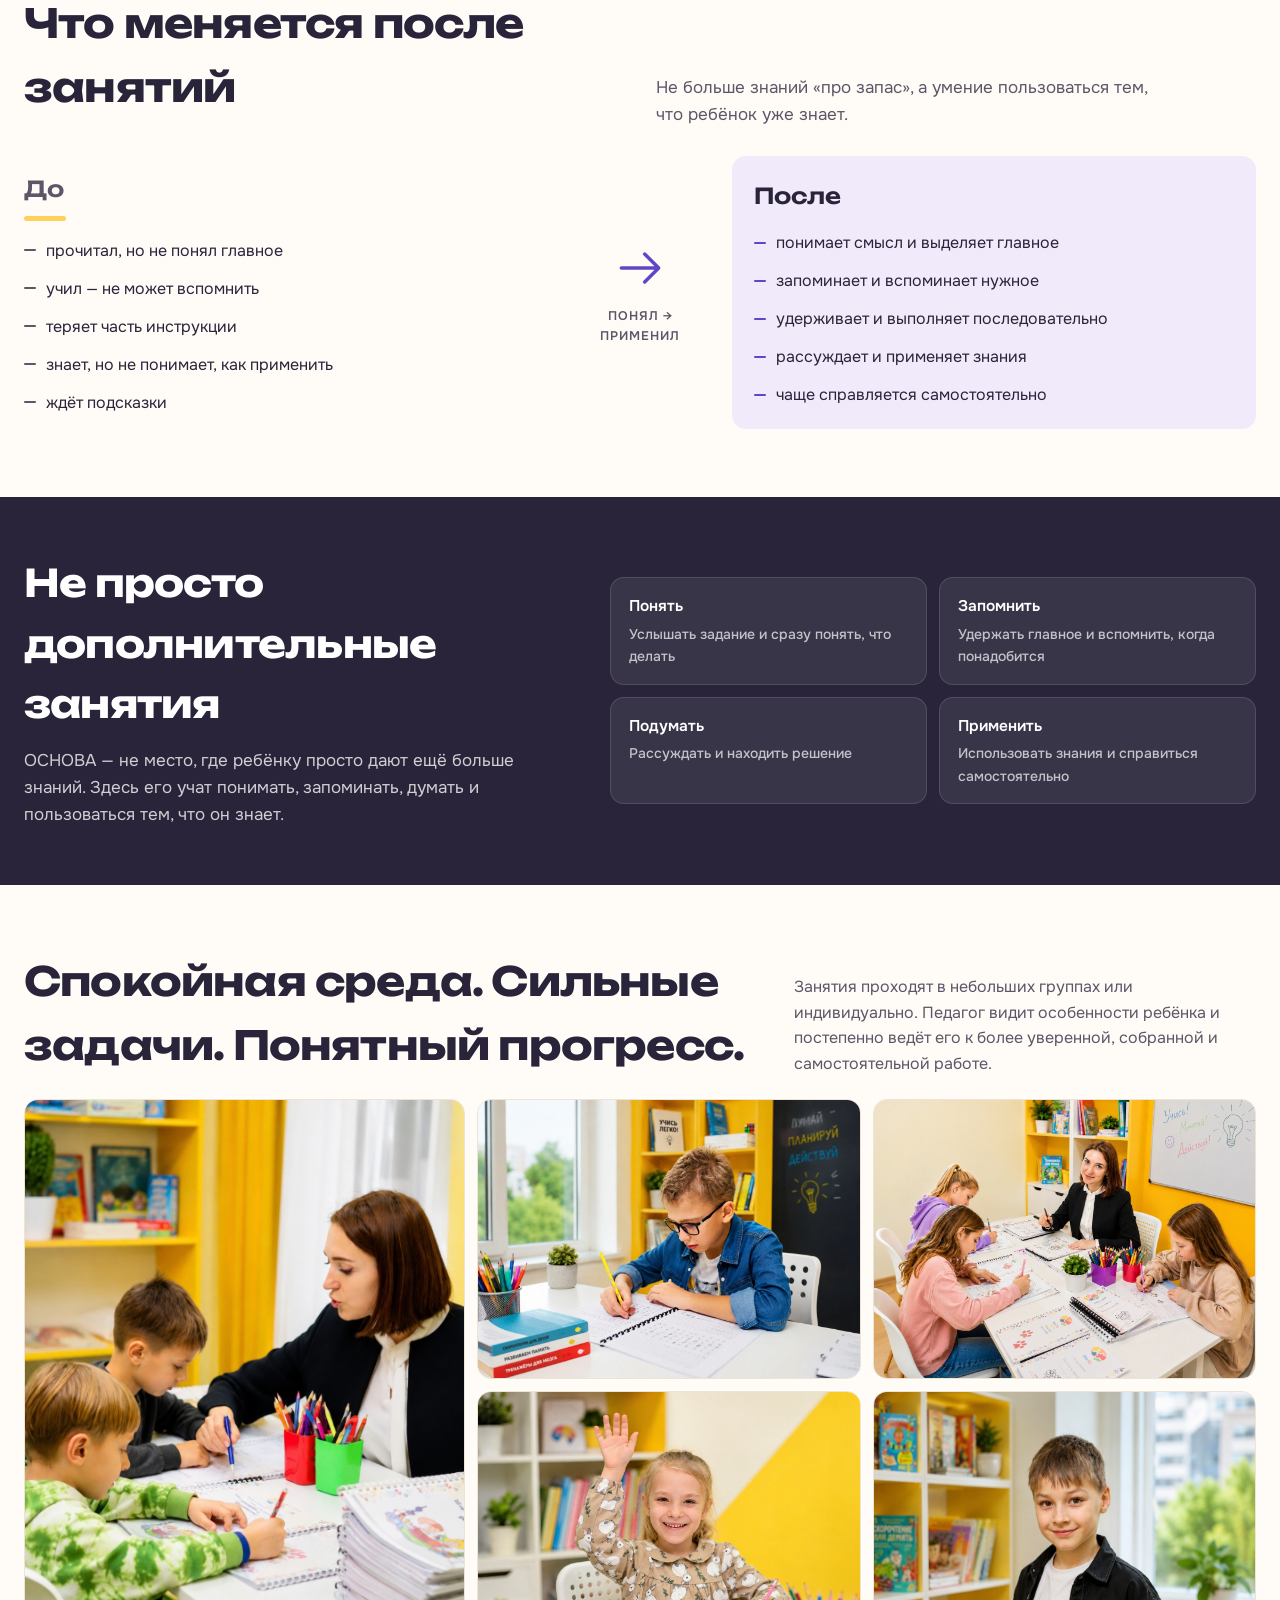
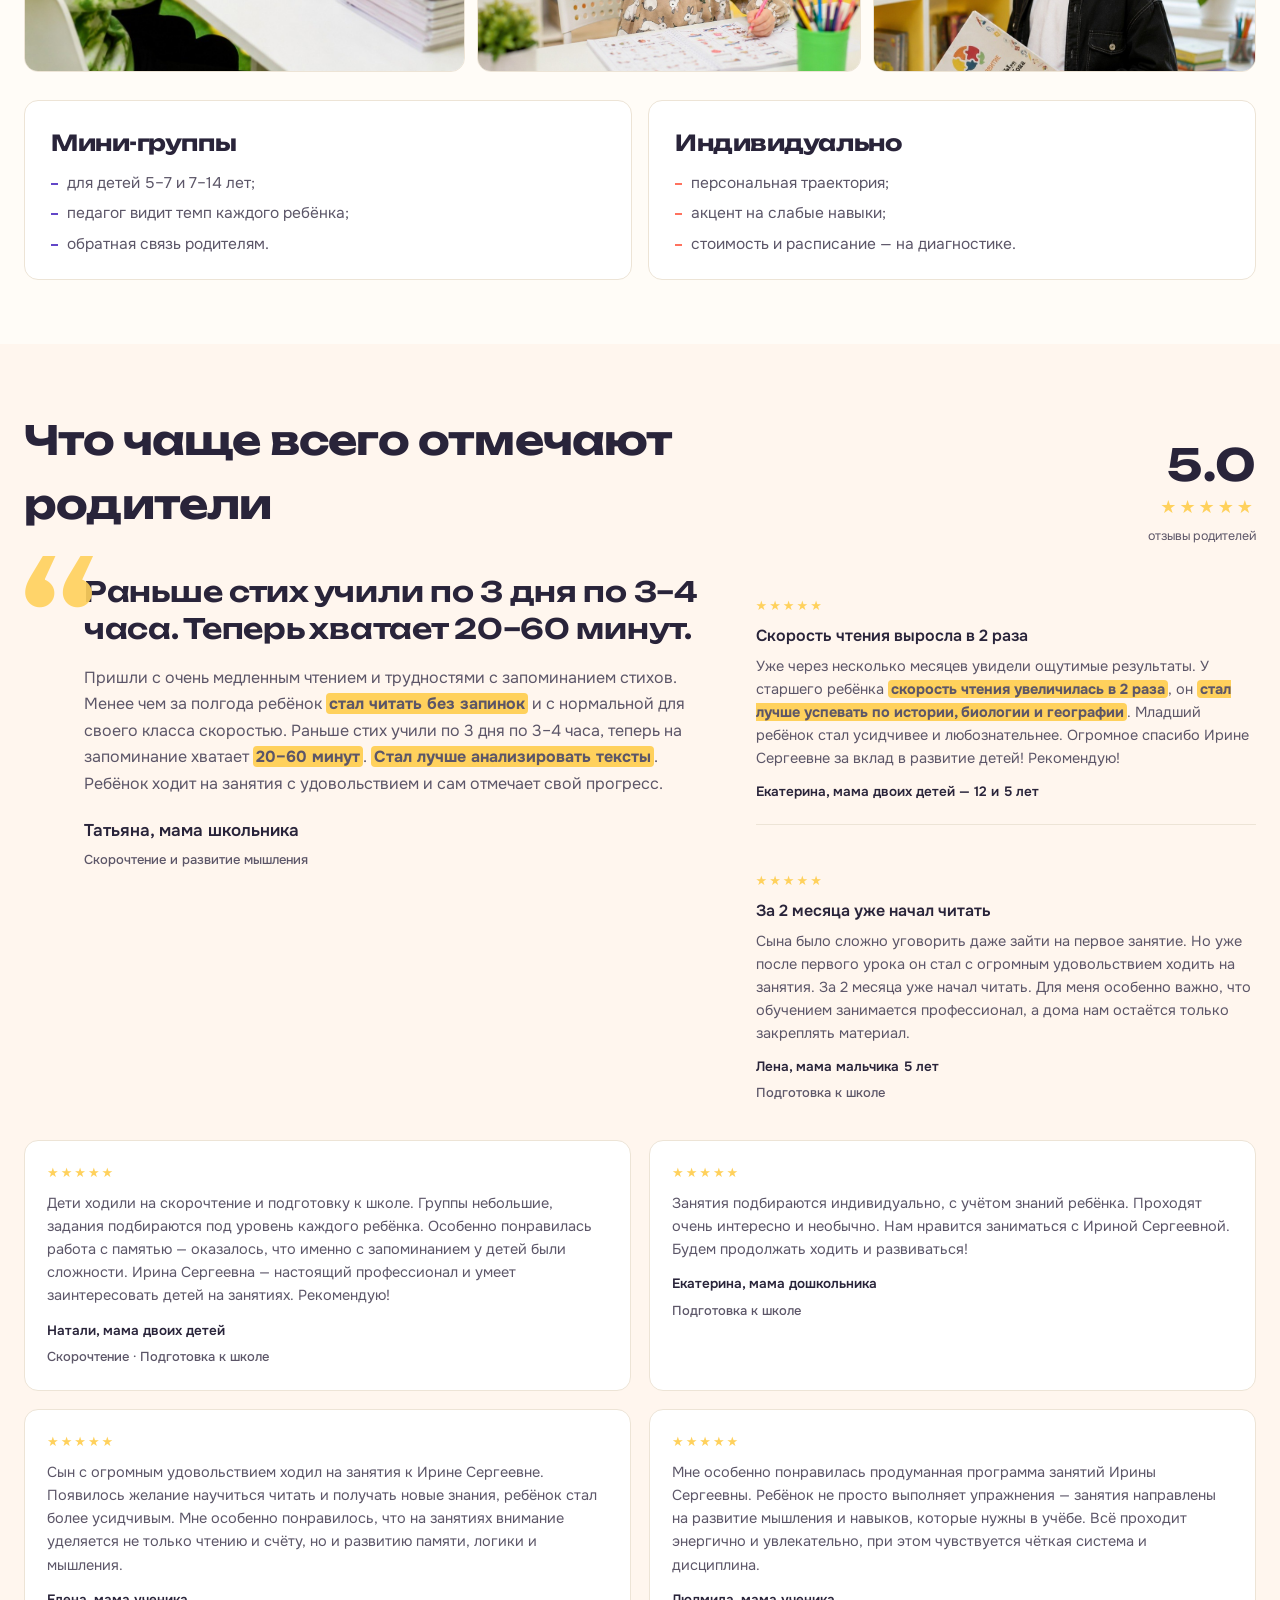
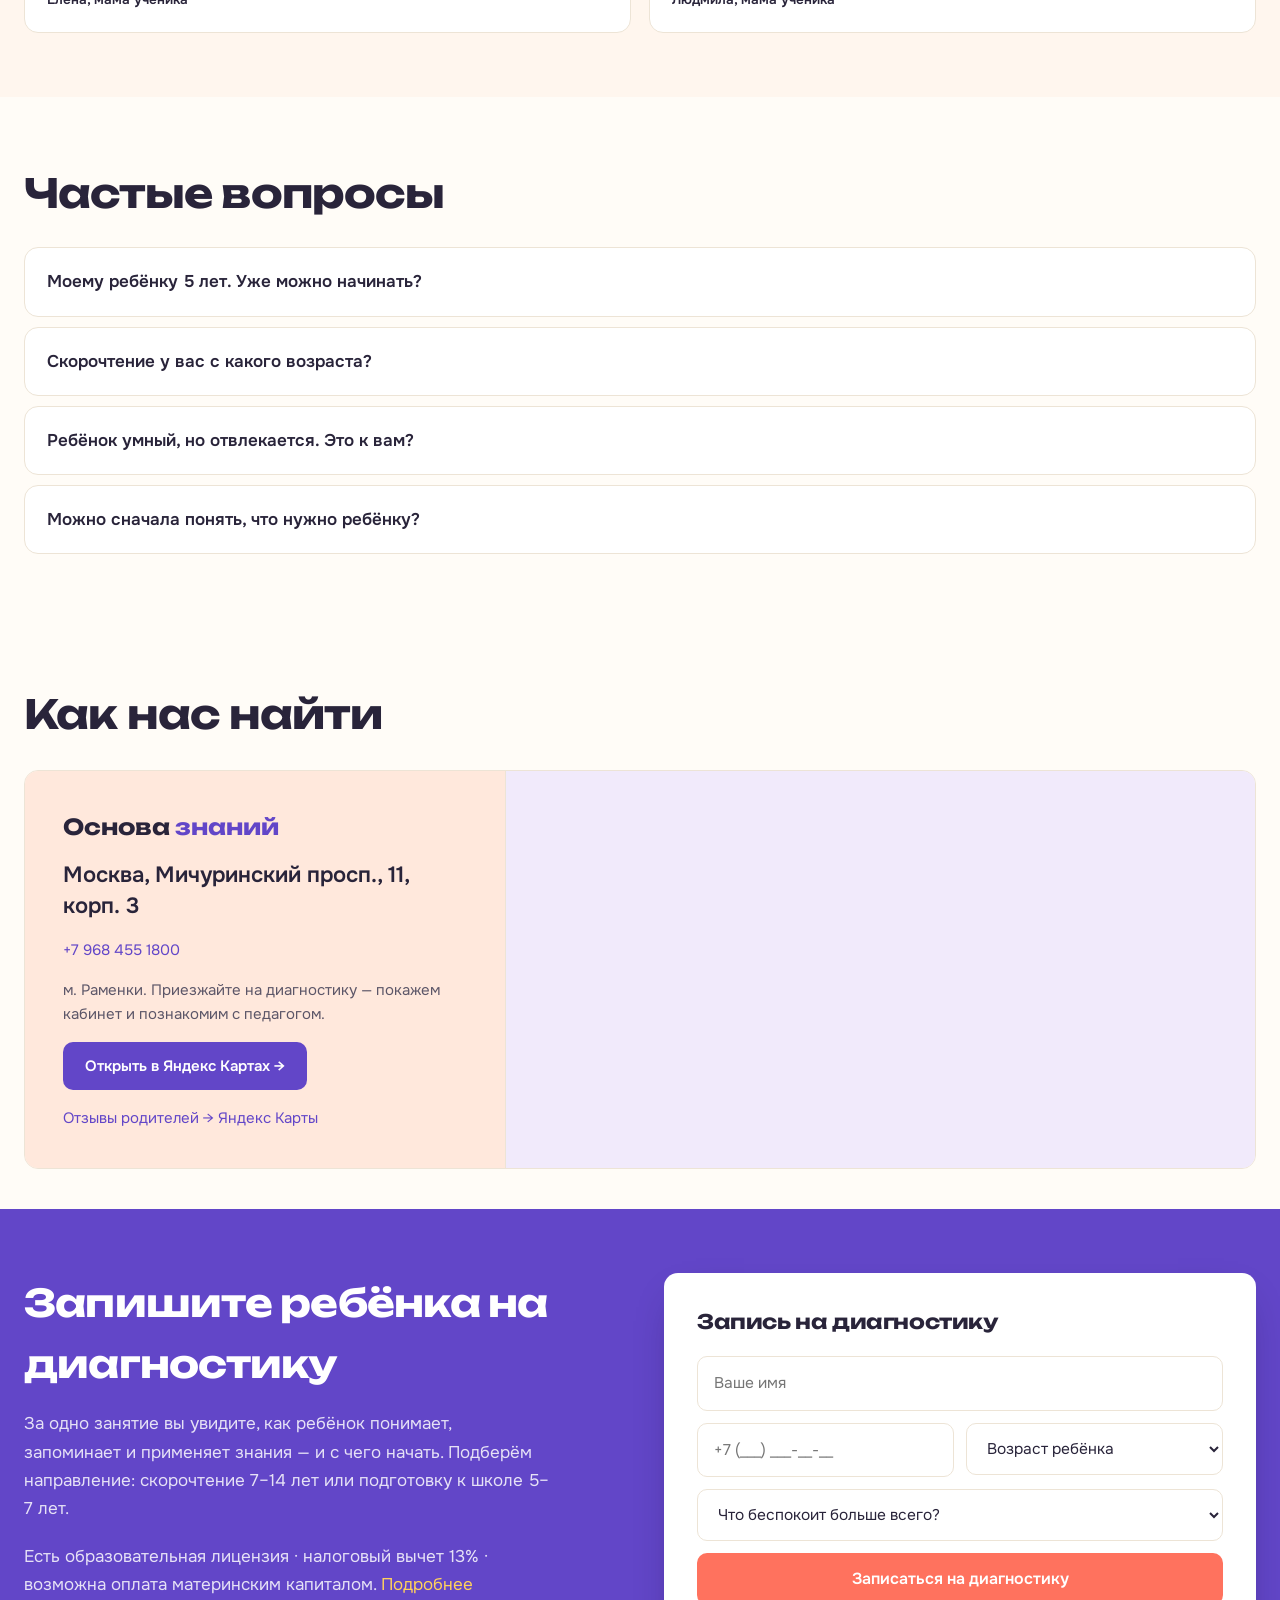
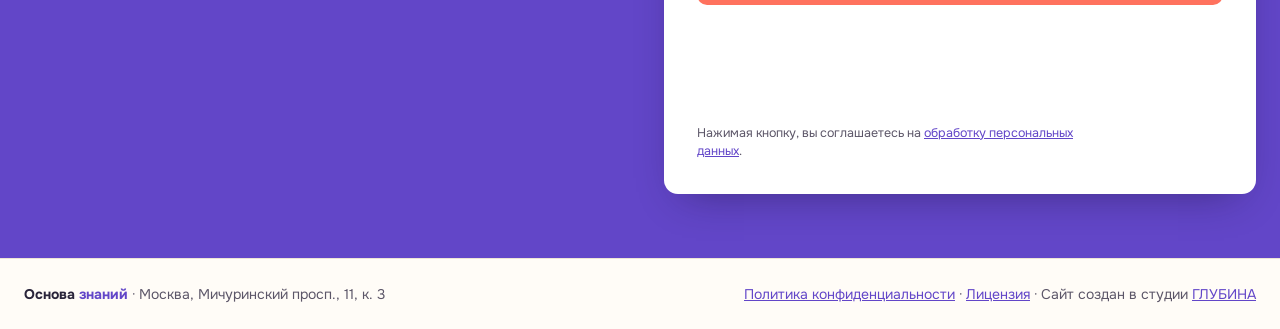
==== commit 9b9f7dd0: "Put Tatiana’s review first: reading, poems, and text analysis as the lead proof. Co-authored-by: Cur" ====
--- a/index.html
+++ b/index.html
@@ -306,7 +306,7 @@
   .review-side .meta{color:var(--text);font-weight:600;font-size:13.5px}
   .review-side .date{color:var(--muted);font-weight:400;margin-left:6px}
   .review-note{color:var(--muted);font-size:13px;font-weight:500;margin-top:6px}
-  .reviews-more{display:grid;grid-template-columns:repeat(3,1fr);gap:18px;margin-top:36px}
+  .reviews-more{display:grid;grid-template-columns:repeat(2,1fr);gap:18px;margin-top:36px}
   .reviews-more article{background:var(--surface);border:1px solid var(--line);border-radius:var(--radius);padding:22px}
   .reviews-more .stars{color:var(--yellow);letter-spacing:2px;font-size:13px;margin-bottom:8px}
   .reviews-more p{margin:0 0 12px;color:var(--muted);font-size:14.5px;line-height:1.6}
@@ -705,11 +705,18 @@
     </div>
     <div class="reviews-grid">
       <article class="review-main">
-        <p class="quote">Скорость чтения увеличилась в 2 раза — и стало легче по школьным предметам.</p>
-        <p>Уже через несколько месяцев увидели ощутимые результаты. У старшего ребёнка <span class="hl">скорость чтения увеличилась в 2 раза</span>, он <span class="hl">стал лучше успевать по истории, биологии и географии</span>. Младший ребёнок стал усидчивее и любознательнее. Огромное спасибо Ирине Сергеевне за вклад в развитие детей! Рекомендую!</p>
-        <div class="meta">Екатерина, мама двоих детей — 12 и 5 лет</div>
+        <p class="quote">Раньше стих учили по 3 дня по 3–4 часа. Теперь хватает 20–60 минут.</p>
+        <p>Пришли с очень медленным чтением и трудностями с запоминанием стихов. Менее чем за полгода ребёнок <span class="hl">стал читать без запинок</span> и с нормальной для своего класса скоростью. Раньше стих учили по 3 дня по 3–4 часа, теперь на запоминание хватает <span class="hl">20–60 минут</span>. <span class="hl">Стал лучше анализировать тексты</span>. Ребёнок ходит на занятия с удовольствием и сам отмечает свой прогресс.</p>
+        <div class="meta">Татьяна, мама школьника</div>
+        <div class="review-note">Скорочтение и развитие мышления</div>
       </article>
       <div class="review-side">
+        <article>
+          <div class="stars">★★★★★</div>
+          <p class="title-l">Скорость чтения выросла в 2 раза</p>
+          <p>Уже через несколько месяцев увидели ощутимые результаты. У старшего ребёнка <span class="hl">скорость чтения увеличилась в 2 раза</span>, он <span class="hl">стал лучше успевать по истории, биологии и географии</span>. Младший ребёнок стал усидчивее и любознательнее. Огромное спасибо Ирине Сергеевне за вклад в развитие детей! Рекомендую!</p>
+          <div class="meta">Екатерина, мама двоих детей — 12 и 5 лет</div>
+        </article>
         <article>
           <div class="stars">★★★★★</div>
           <p class="title-l">За 2 месяца уже начал читать</p>
@@ -717,32 +724,30 @@
           <div class="meta">Лена, мама мальчика 5 лет</div>
           <div class="review-note">Подготовка к школе</div>
         </article>
-        <article>
-          <div class="stars">★★★★★</div>
-          <p class="title-l">Особенно понравилась работа с памятью</p>
-          <p>Дети ходили на скорочтение и подготовку к школе. Группы небольшие, задания подбираются под уровень каждого ребёнка. Особенно понравилась работа с памятью — оказалось, что именно с запоминанием у детей были сложности. Ирина Сергеевна — настоящий профессионал и умеет заинтересовать детей на занятиях. Рекомендую!</p>
-          <div class="meta">Натали, мама двоих детей</div>
-          <div class="review-note">Скорочтение · Подготовка к школе</div>
-        </article>
       </div>
     </div>
     <div class="reviews-more">
       <article>
         <div class="stars">★★★★★</div>
-        <p>Сын с огромным удовольствием ходил на занятия к Ирине Сергеевне. Появилось желание научиться читать и получать новые знания, ребёнок стал более усидчивым. Мне особенно понравилось, что на занятиях внимание уделяется не только чтению и счёту, но и развитию памяти, логики и мышления.</p>
-        <div class="meta">Елена, мама ученика</div>
-        <div class="review-note">Отзыв о занятиях Ирины Сергеевны</div>
-      </article>
-      <article>
-        <div class="stars">★★★★★</div>
-        <p>Мне особенно понравилась продуманная программа занятий Ирины Сергеевны. Ребёнок не просто выполняет упражнения — занятия направлены на развитие мышления и навыков, которые нужны в учёбе. Всё проходит энергично и увлекательно, при этом чувствуется чёткая система и дисциплина.</p>
-        <div class="meta">Людмила, мама ученика</div>
+        <p>Дети ходили на скорочтение и подготовку к школе. Группы небольшие, задания подбираются под уровень каждого ребёнка. Особенно понравилась работа с памятью — оказалось, что именно с запоминанием у детей были сложности. Ирина Сергеевна — настоящий профессионал и умеет заинтересовать детей на занятиях. Рекомендую!</p>
+        <div class="meta">Натали, мама двоих детей</div>
+        <div class="review-note">Скорочтение · Подготовка к школе</div>
       </article>
       <article>
         <div class="stars">★★★★★</div>
         <p>Занятия подбираются индивидуально, с учётом знаний ребёнка. Проходят очень интересно и необычно. Нам нравится заниматься с Ириной Сергеевной. Будем продолжать ходить и развиваться!</p>
         <div class="meta">Екатерина, мама дошкольника</div>
         <div class="review-note">Подготовка к школе</div>
+      </article>
+      <article>
+        <div class="stars">★★★★★</div>
+        <p>Сын с огромным удовольствием ходил на занятия к Ирине Сергеевне. Появилось желание научиться читать и получать новые знания, ребёнок стал более усидчивым. Мне особенно понравилось, что на занятиях внимание уделяется не только чтению и счёту, но и развитию памяти, логики и мышления.</p>
+        <div class="meta">Елена, мама ученика</div>
+      </article>
+      <article>
+        <div class="stars">★★★★★</div>
+        <p>Мне особенно понравилась продуманная программа занятий Ирины Сергеевны. Ребёнок не просто выполняет упражнения — занятия направлены на развитие мышления и навыков, которые нужны в учёбе. Всё проходит энергично и увлекательно, при этом чувствуется чёткая система и дисциплина.</p>
+        <div class="meta">Людмила, мама ученика</div>
       </article>
     </div>
   </div>
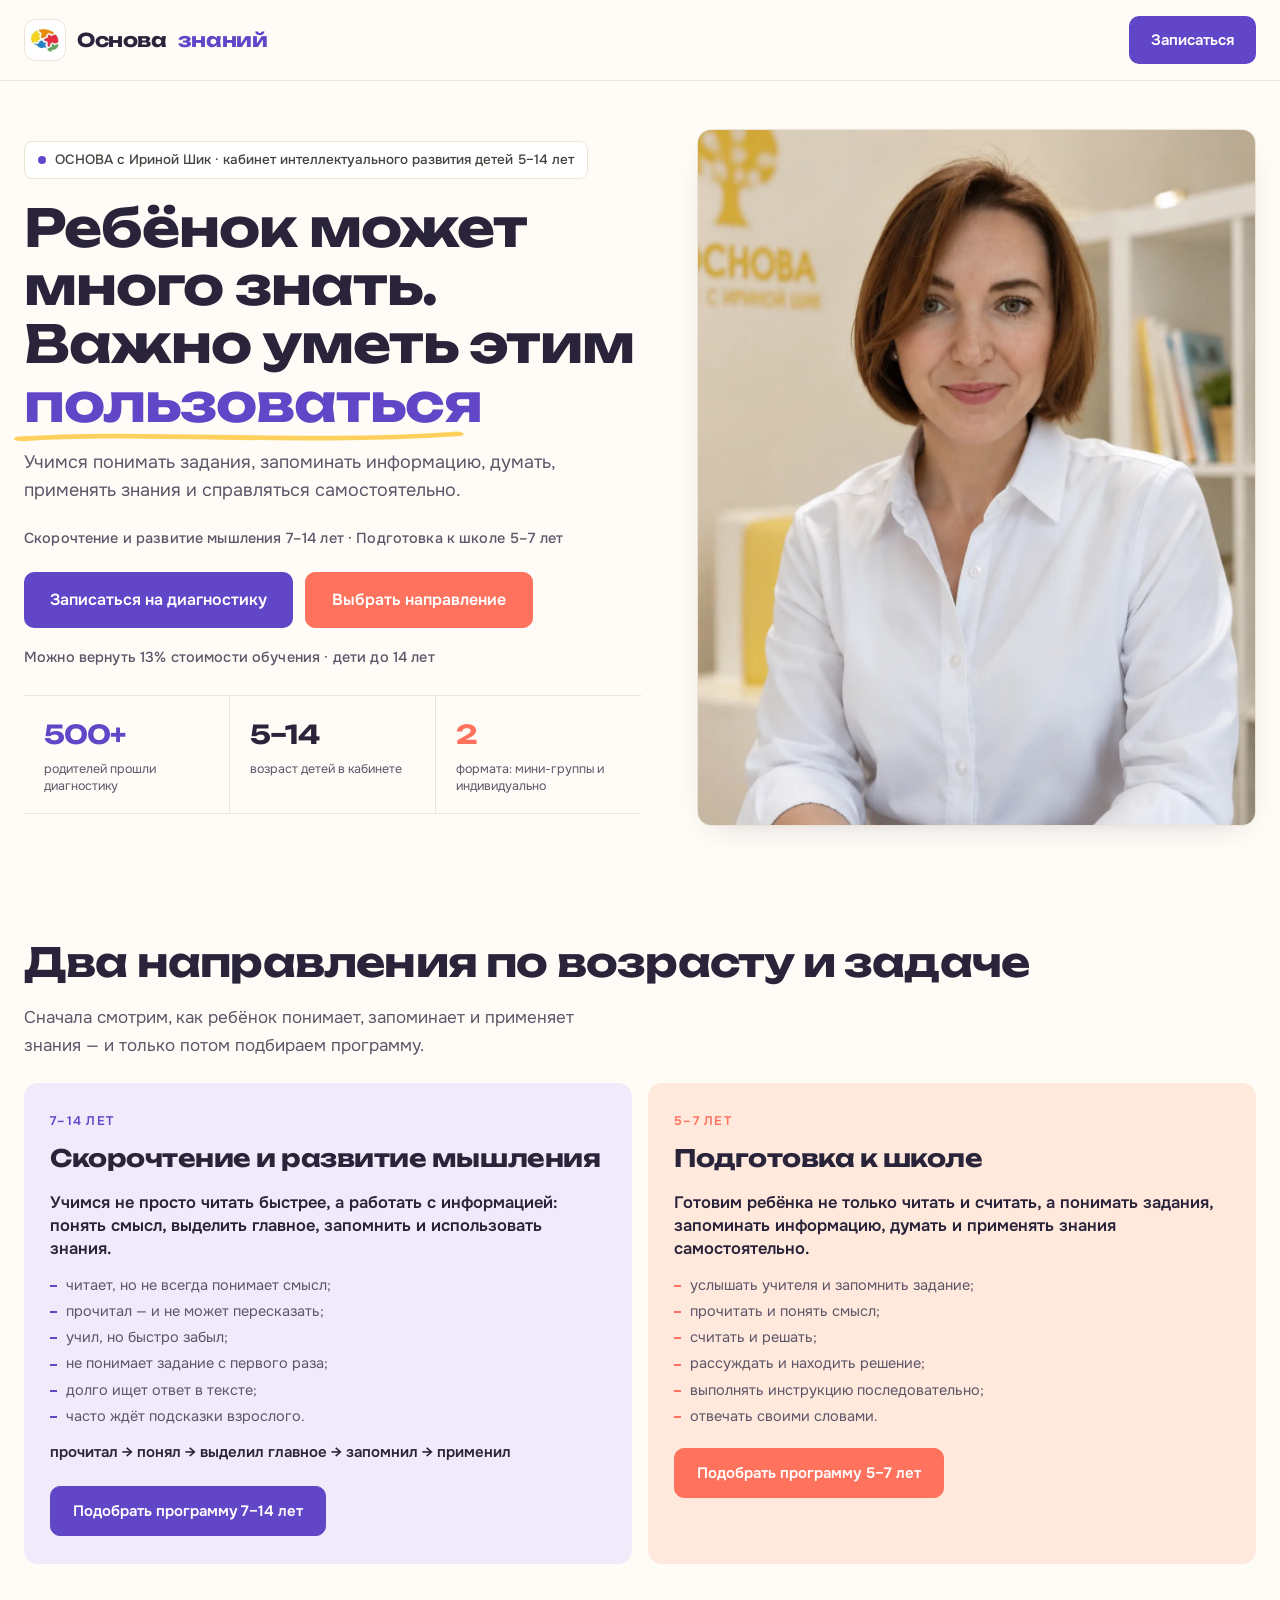
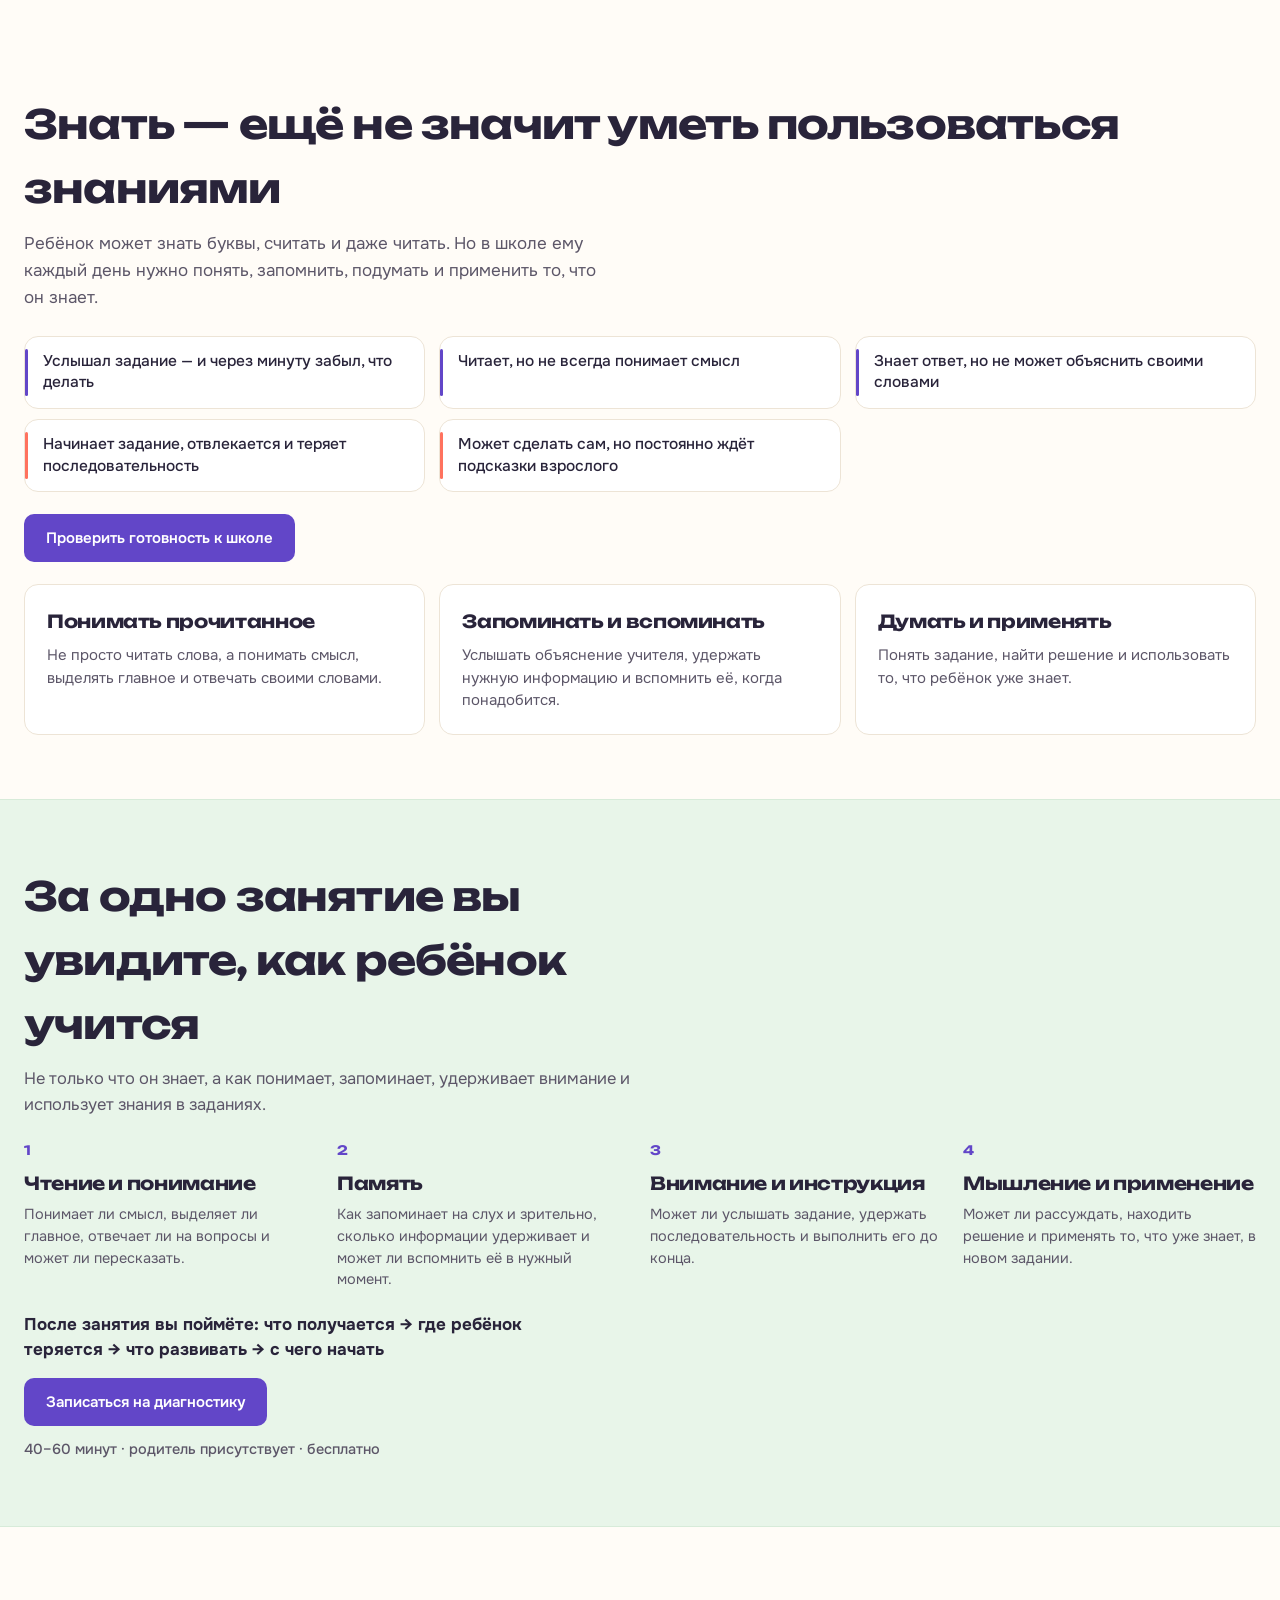
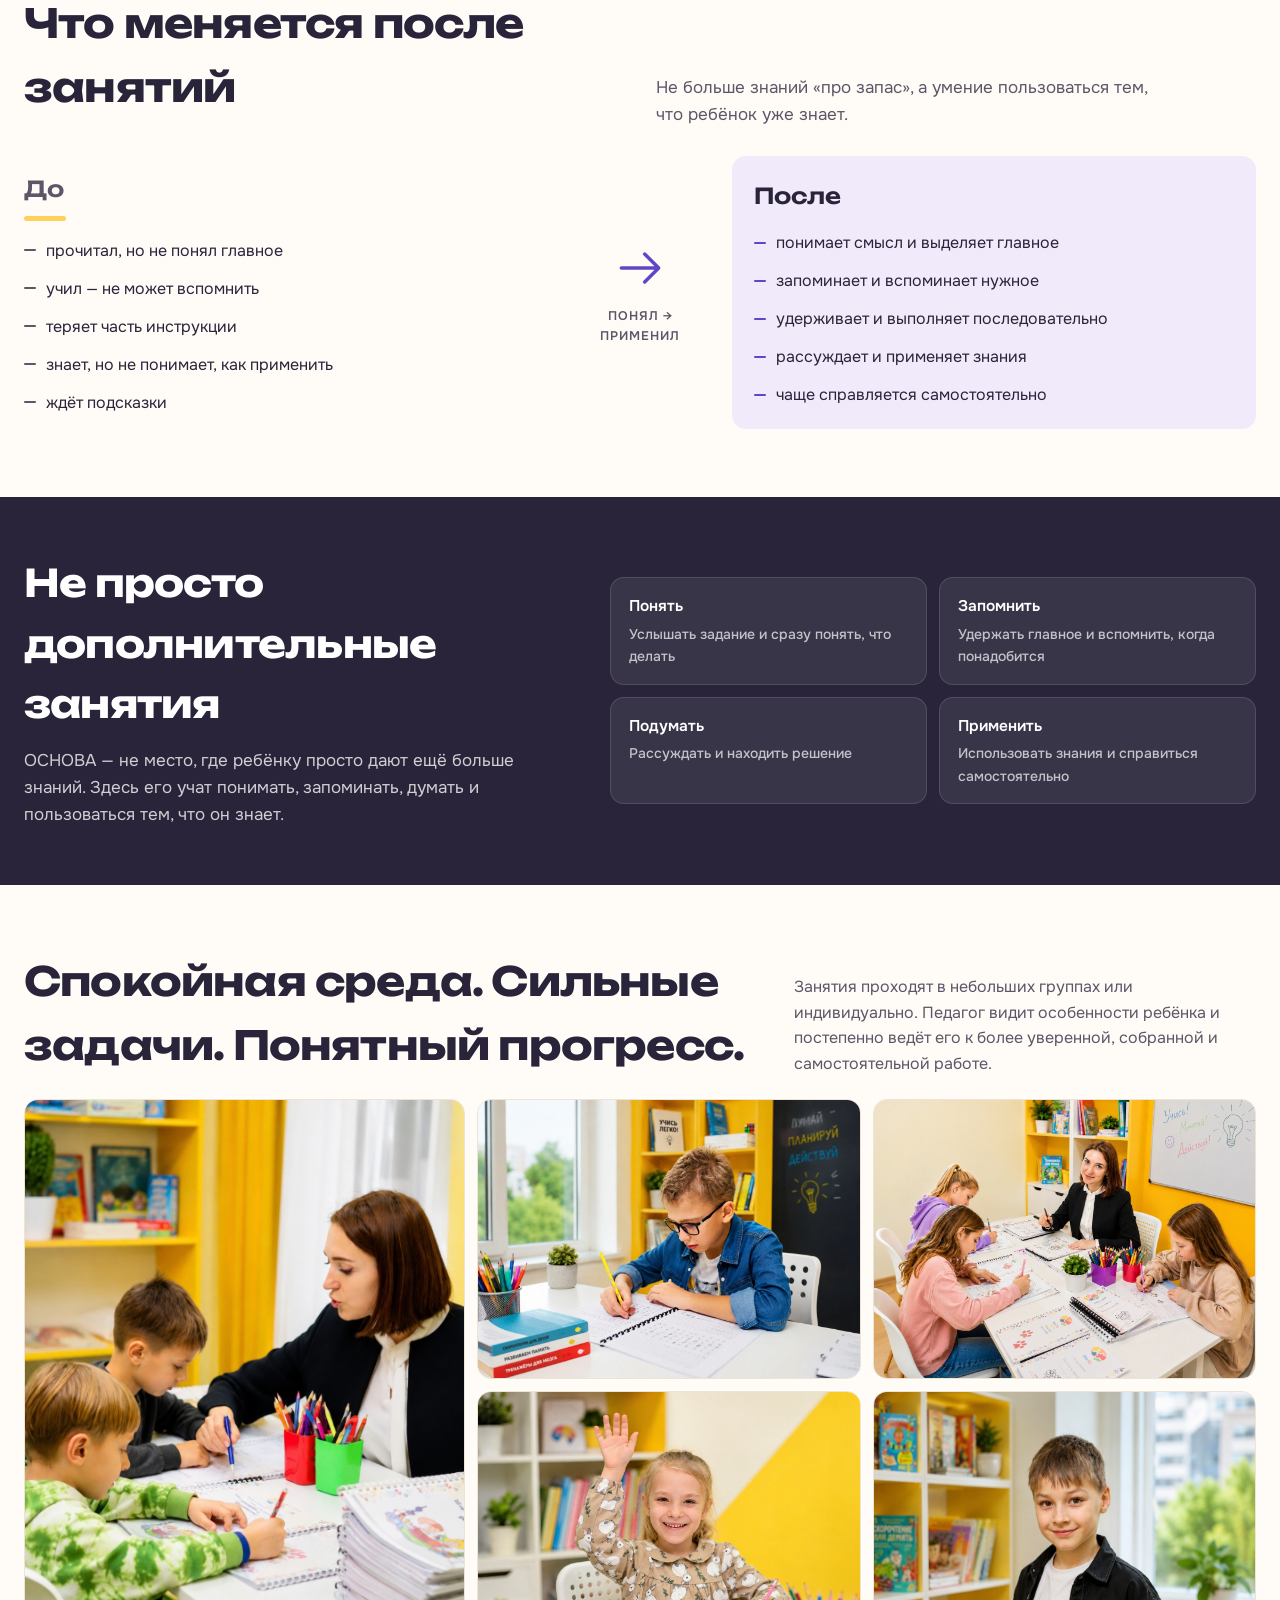
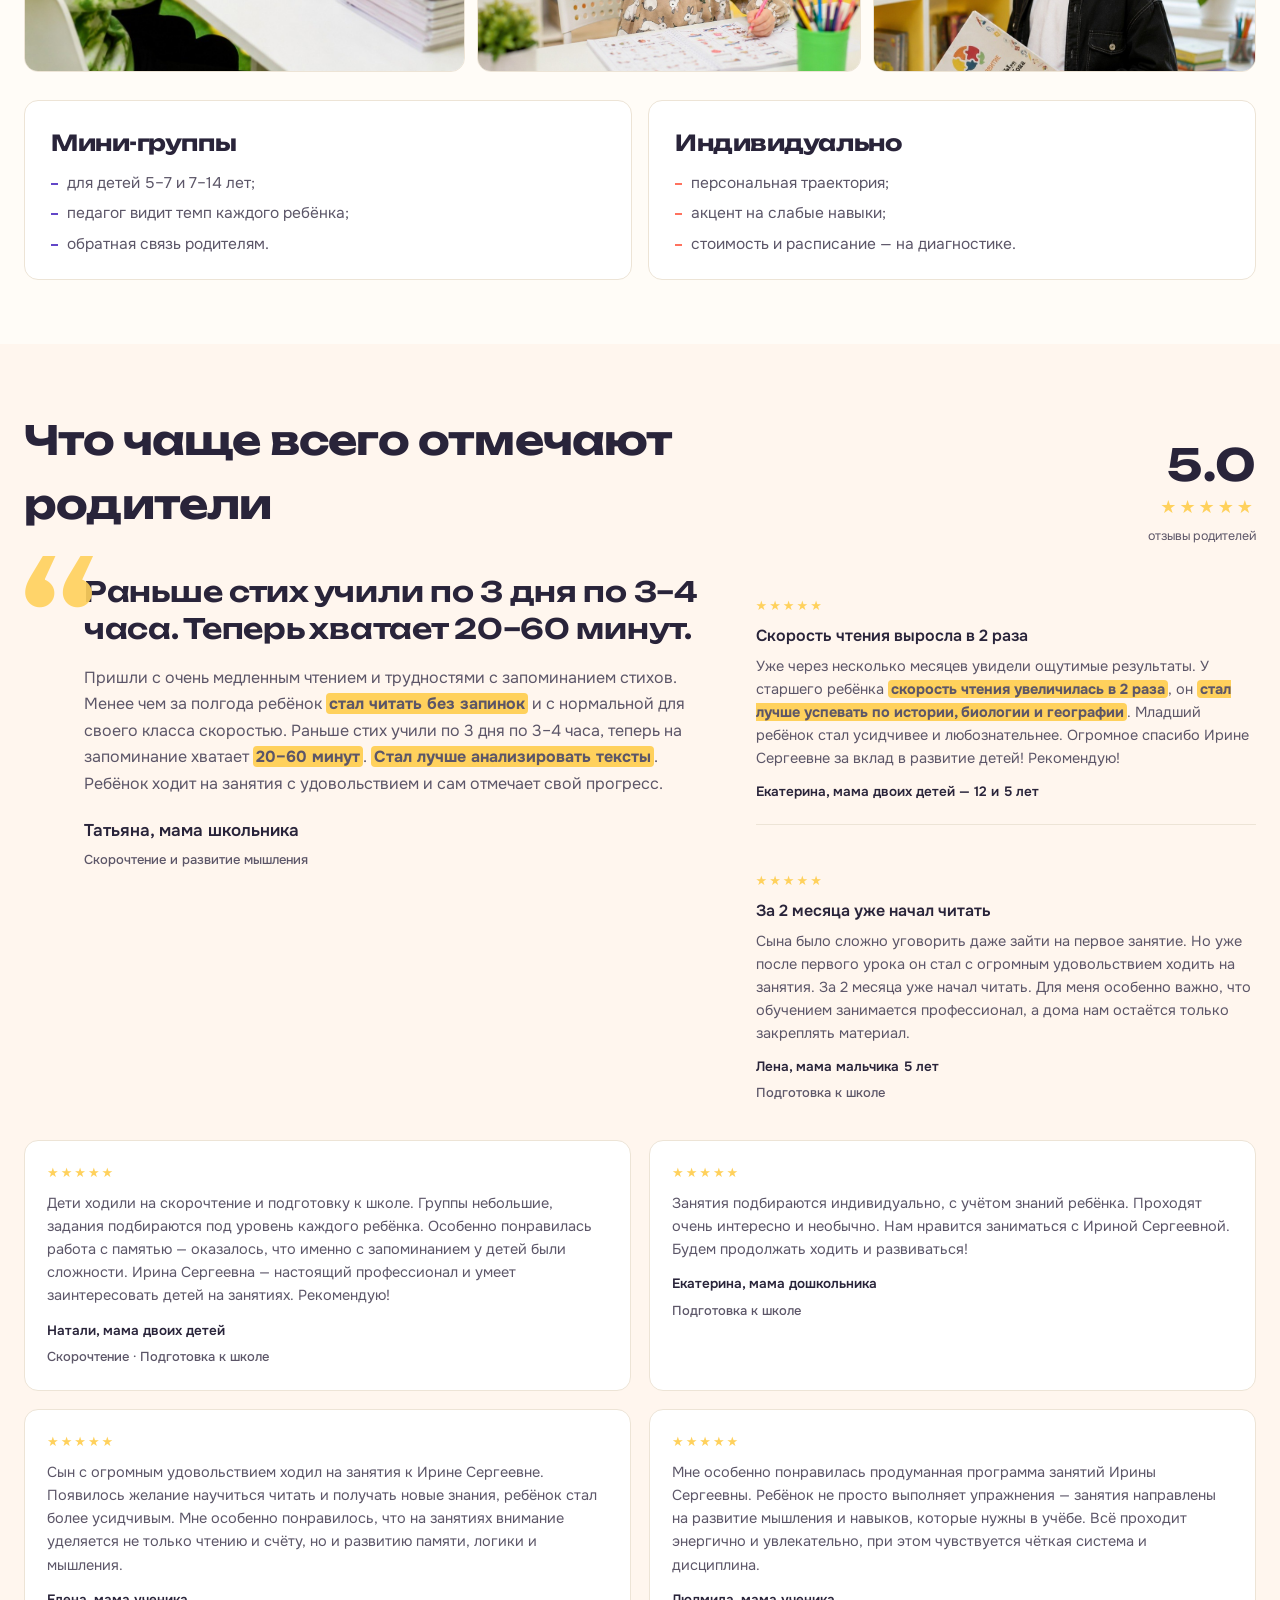
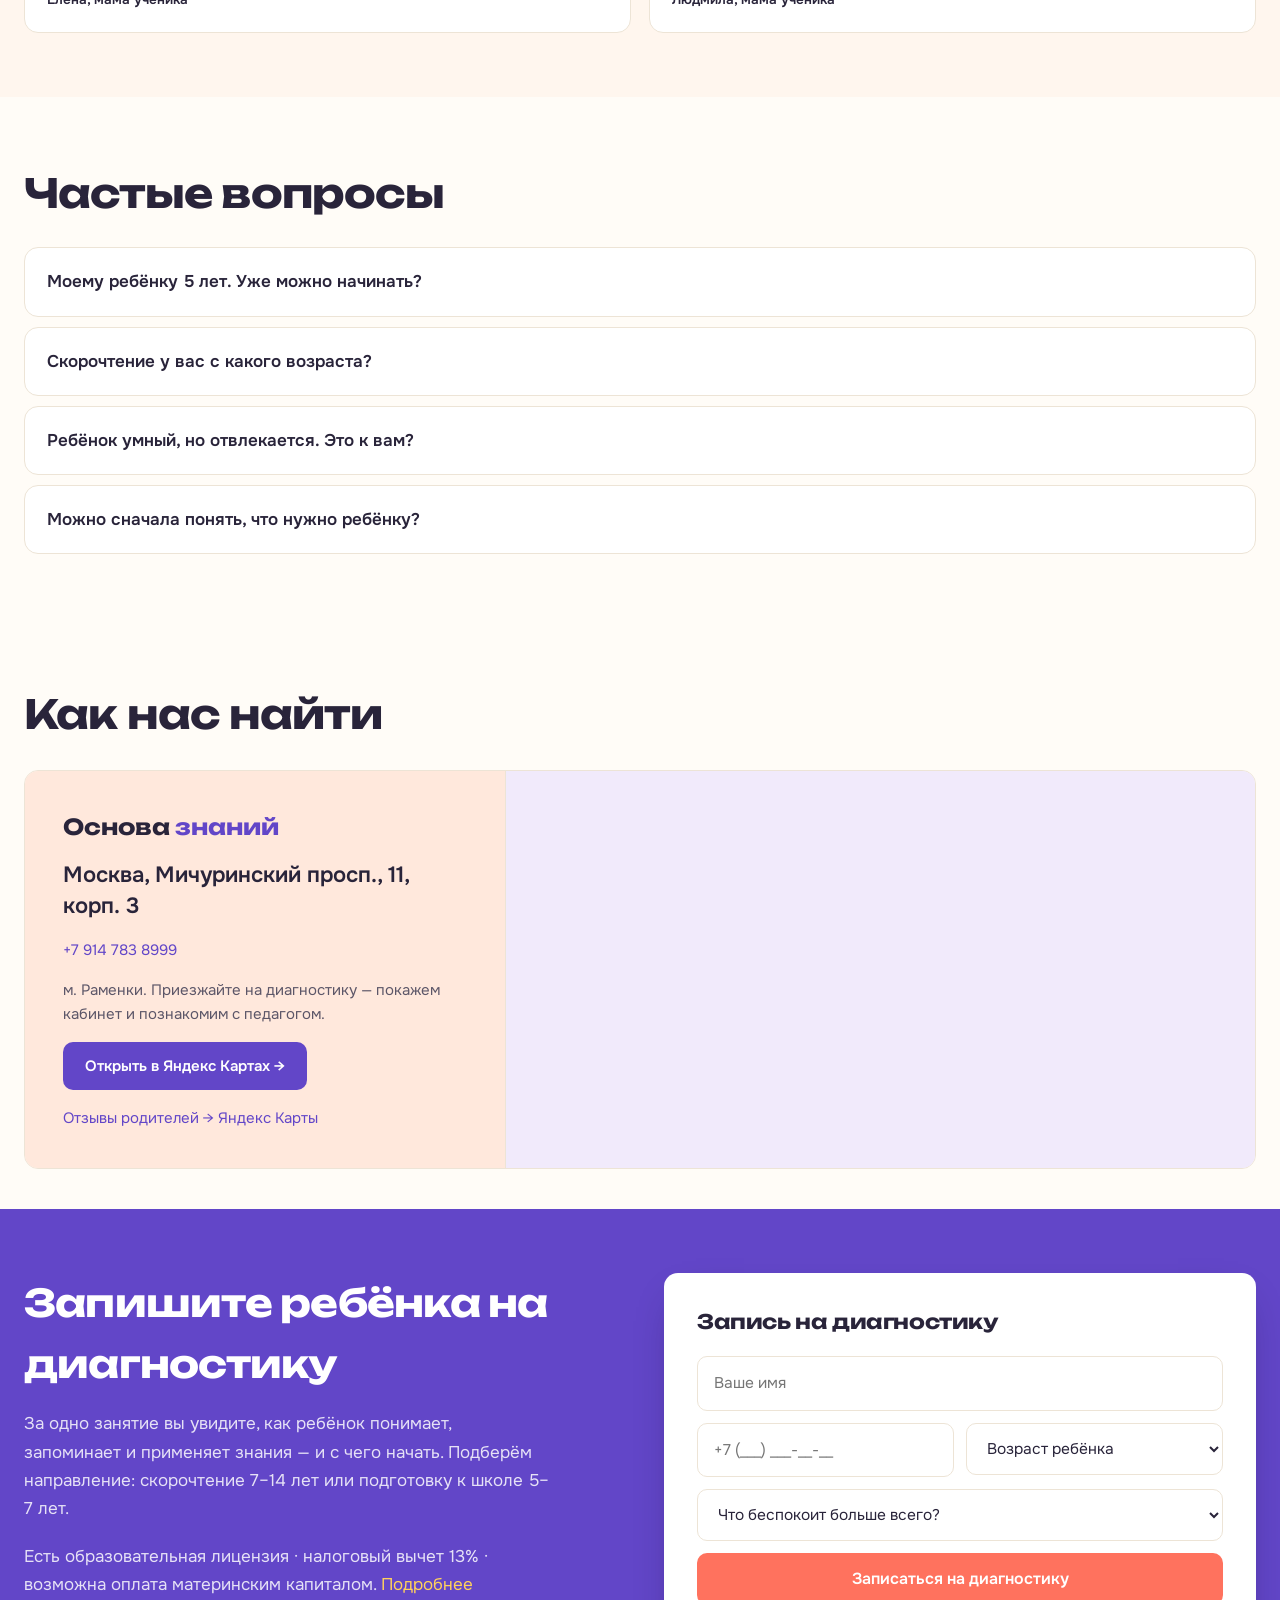
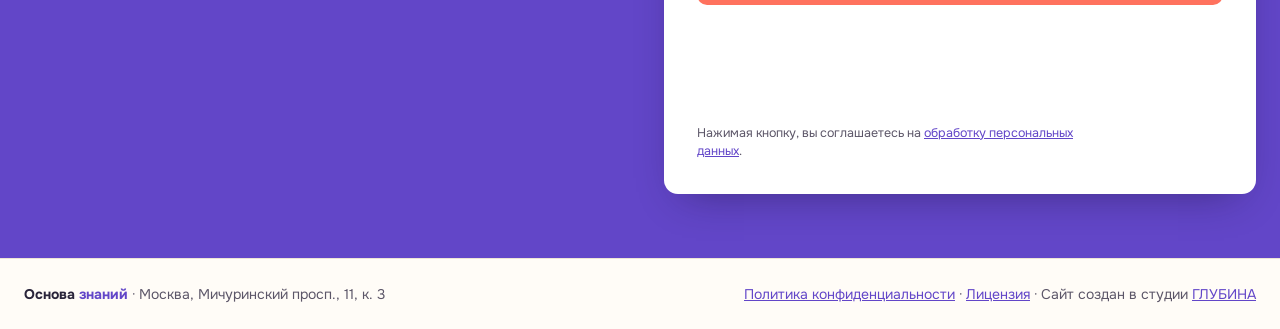
==== commit 60987288: "Update the Osnova contact phone number to +7 914 783 8999. Co-authored-by: Cursor <cursoragent@curso" ====
--- a/index.html
+++ b/index.html
@@ -466,7 +466,7 @@
   <div style="max-width:760px;margin:0 auto;padding:32px 20px;font-family:system-ui,sans-serif;color:#20232B">
     <p style="font-size:24px;font-weight:700;margin:0 0 12px">Основа знаний — кабинет интеллектуального развития детей 5–14 лет</p>
     <p>Мичуринский проспект, 11, корп. 3. Скорочтение и развитие мышления 7–14 лет, подготовка к школе 5–7 лет. Учимся понимать, запоминать, думать и пользоваться знаниями.</p>
-    <p>Телефон: <a href="tel:+79684551800">+7 968 455 1800</a></p>
+    <p>Телефон: <a href="tel:+79147838999">+7 914 783 8999</a></p>
   </div>
 </noscript>
 
@@ -784,7 +784,7 @@
       <div class="contacts-info">
         <div class="name">Основа <em>знаний</em></div>
         <address>Москва, Мичуринский&#160;просп., 11, корп.&#160;3</address>
-        <p><a href="tel:+79684551800">+7 968 455 1800</a></p>
+        <p><a href="tel:+79147838999">+7 914 783 8999</a></p>
         <p>м. Раменки. Приезжайте на диагностику — покажем кабинет и познакомим с педагогом.</p>
         <a href="https://yandex.ru/maps/213/moscow/house/michurinskiy_prospekt_11k3/Z04YcwZhS0EPQFtvfXp4eH9iYA==/?ll=37.511283%2C55.699093&z=20.4" target="_blank" rel="noopener" class="btn btn-primary" style="align-self:flex-start">Открыть в&#160;Яндекс&#160;Картах →</a>
         <p><a href="https://yandex.ru/maps/213/moscow/house/michurinskiy_prospekt_11k3/Z04YcwZhS0EPQFtvfXp4eH9iYA==/?ll=37.511283%2C55.699093&z=20.4" target="_blank" rel="noopener">Отзывы родителей → Яндекс Карты</a></p>
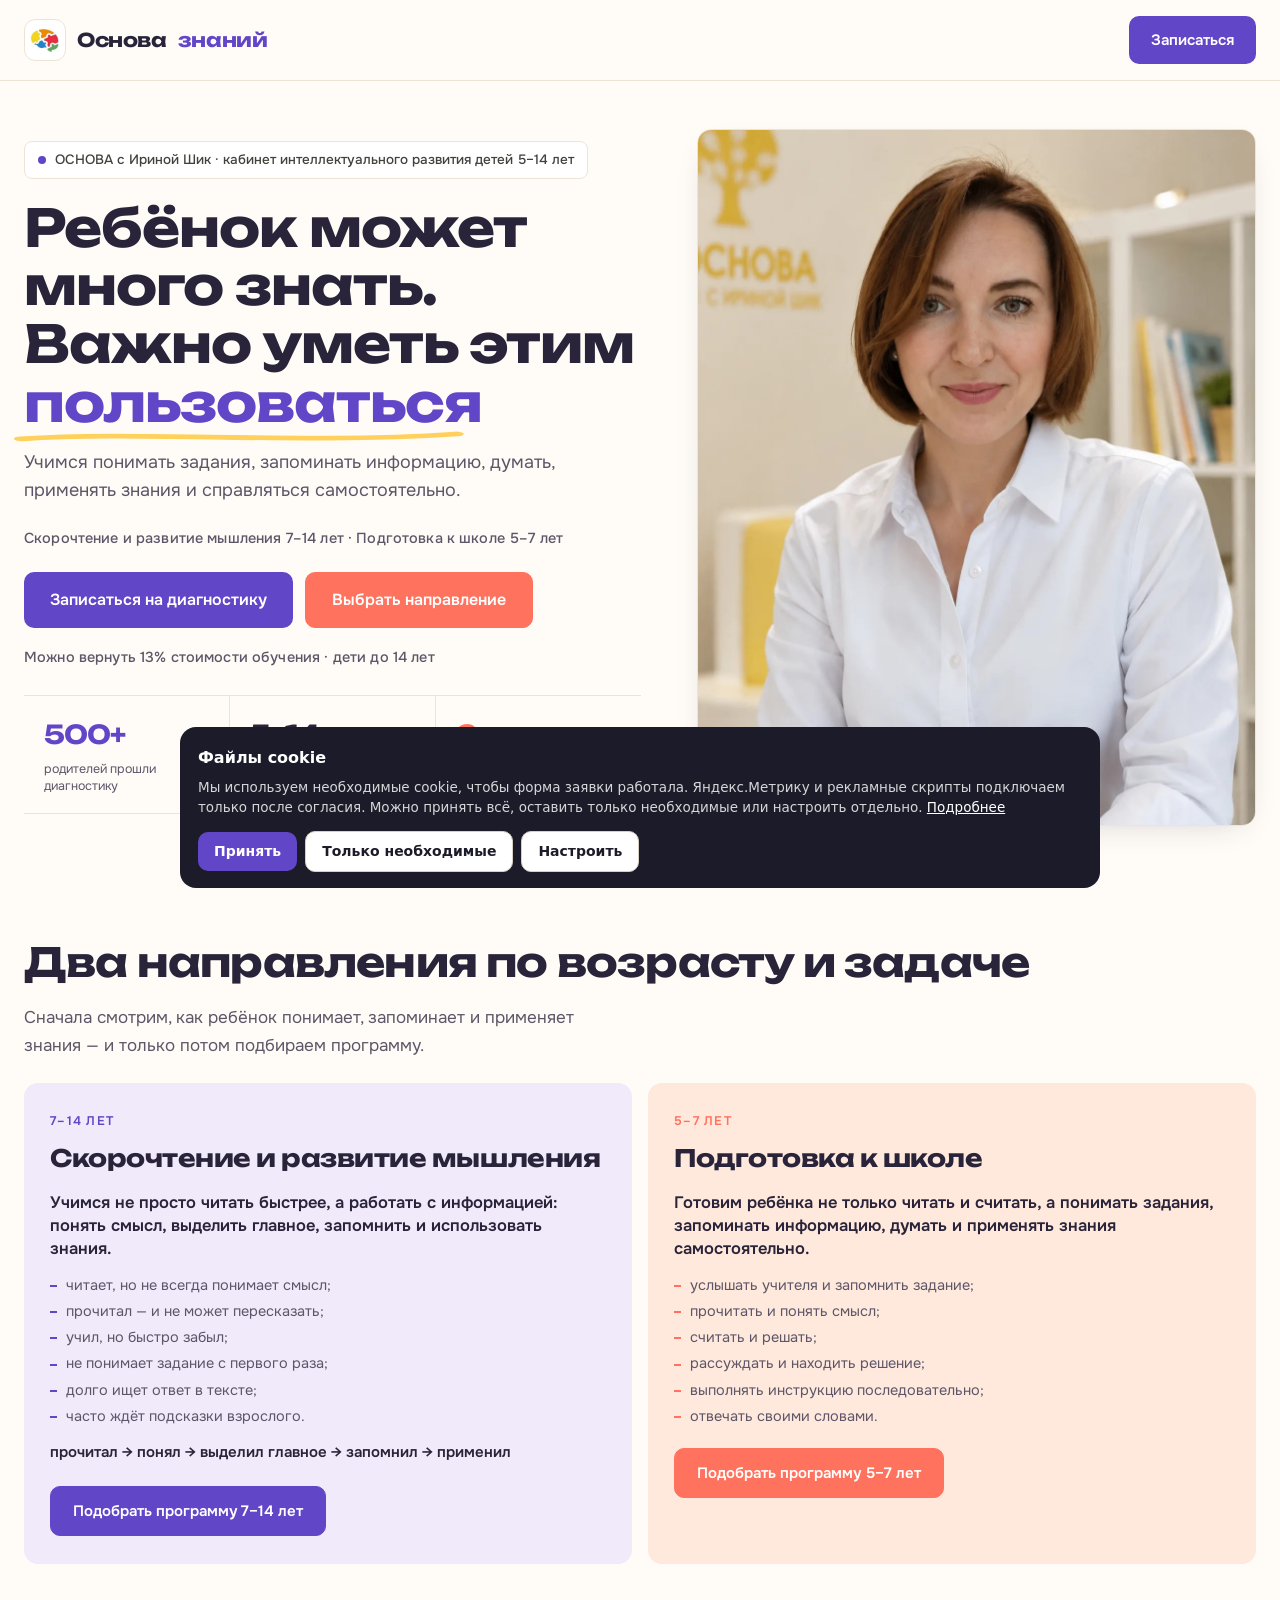
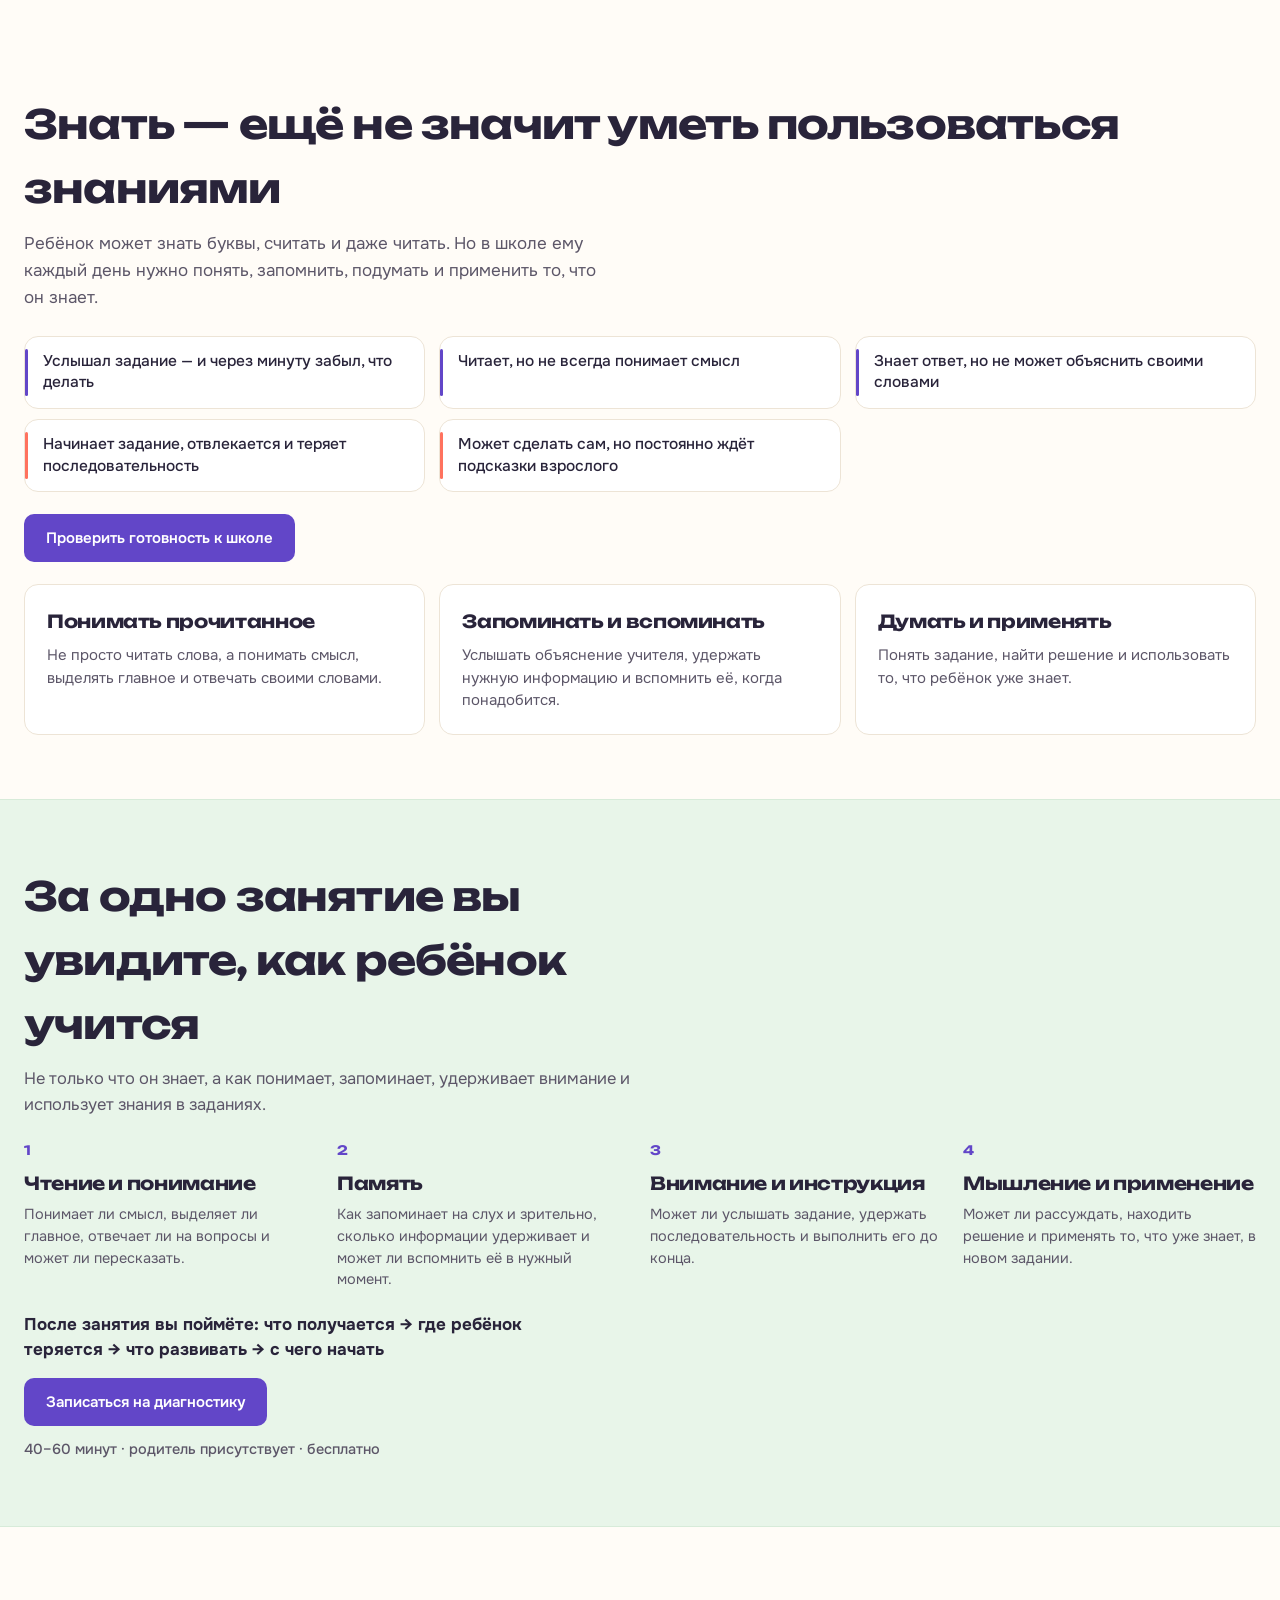
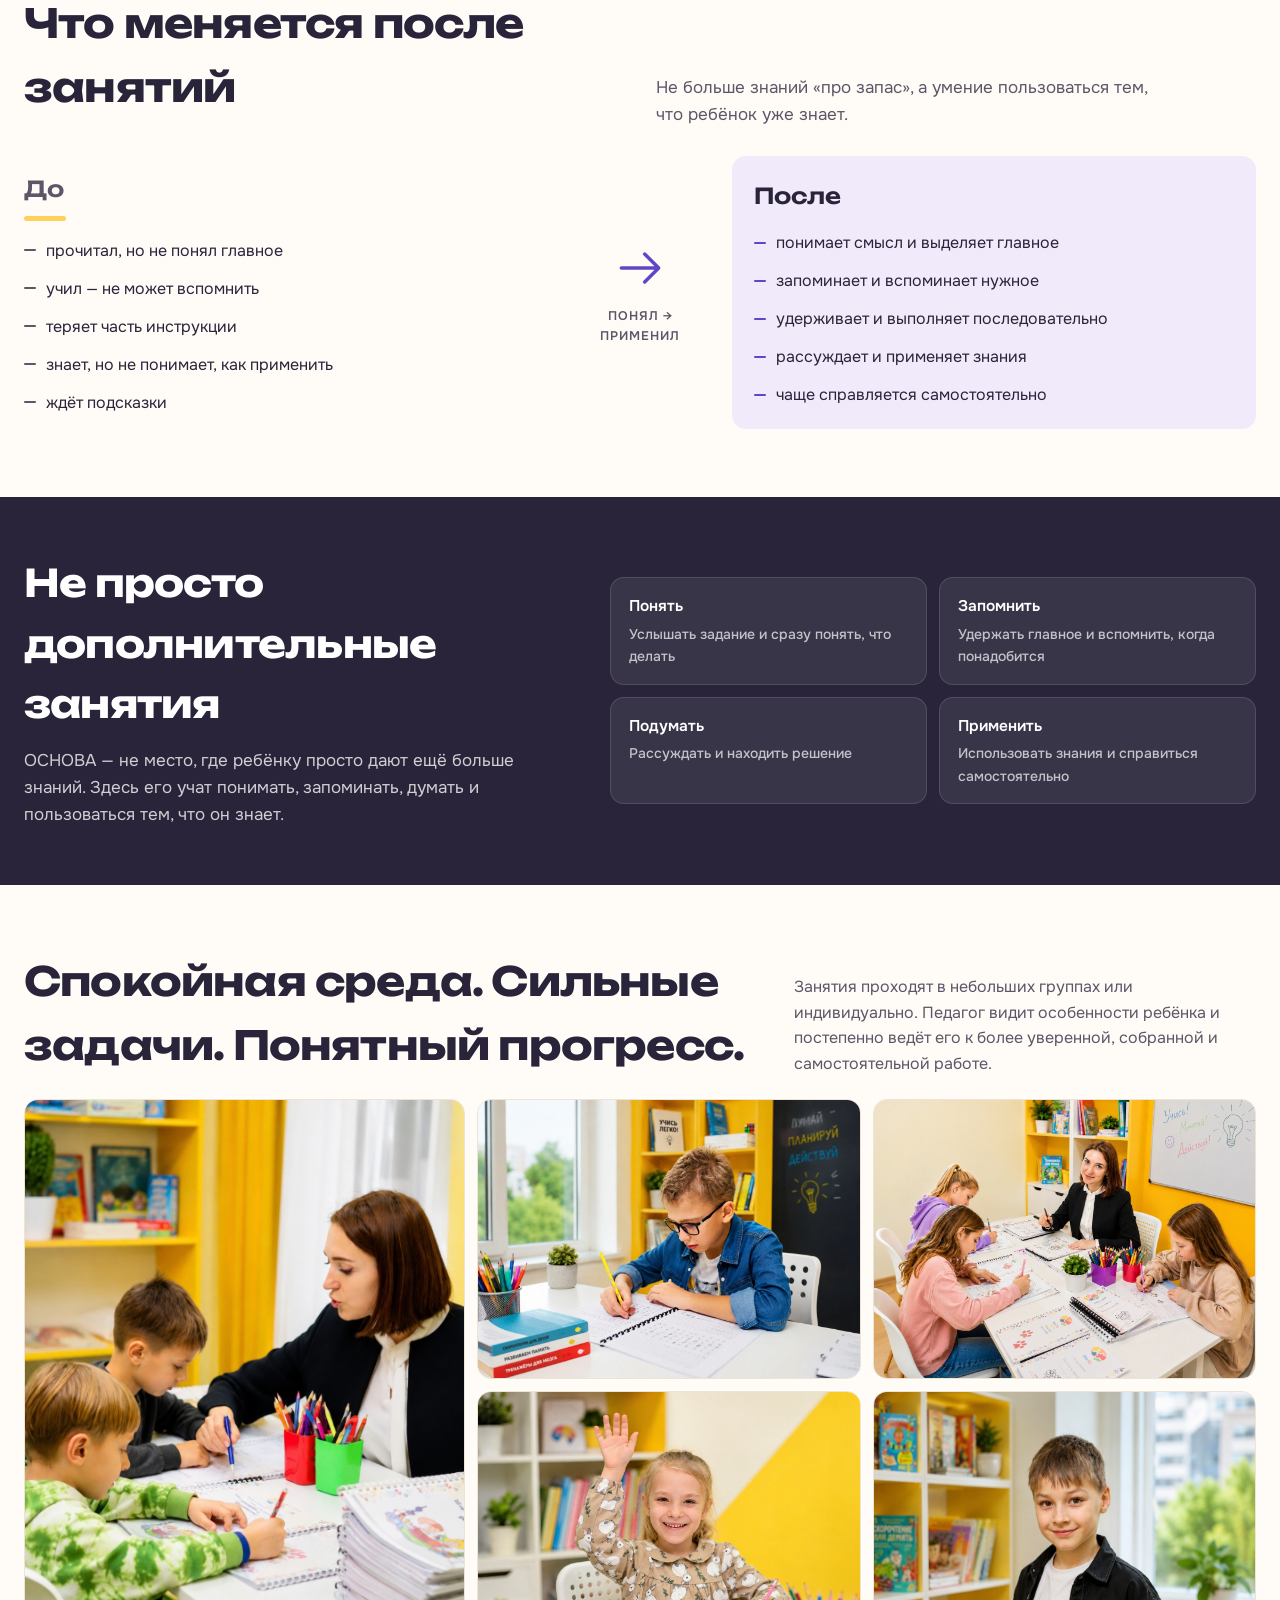
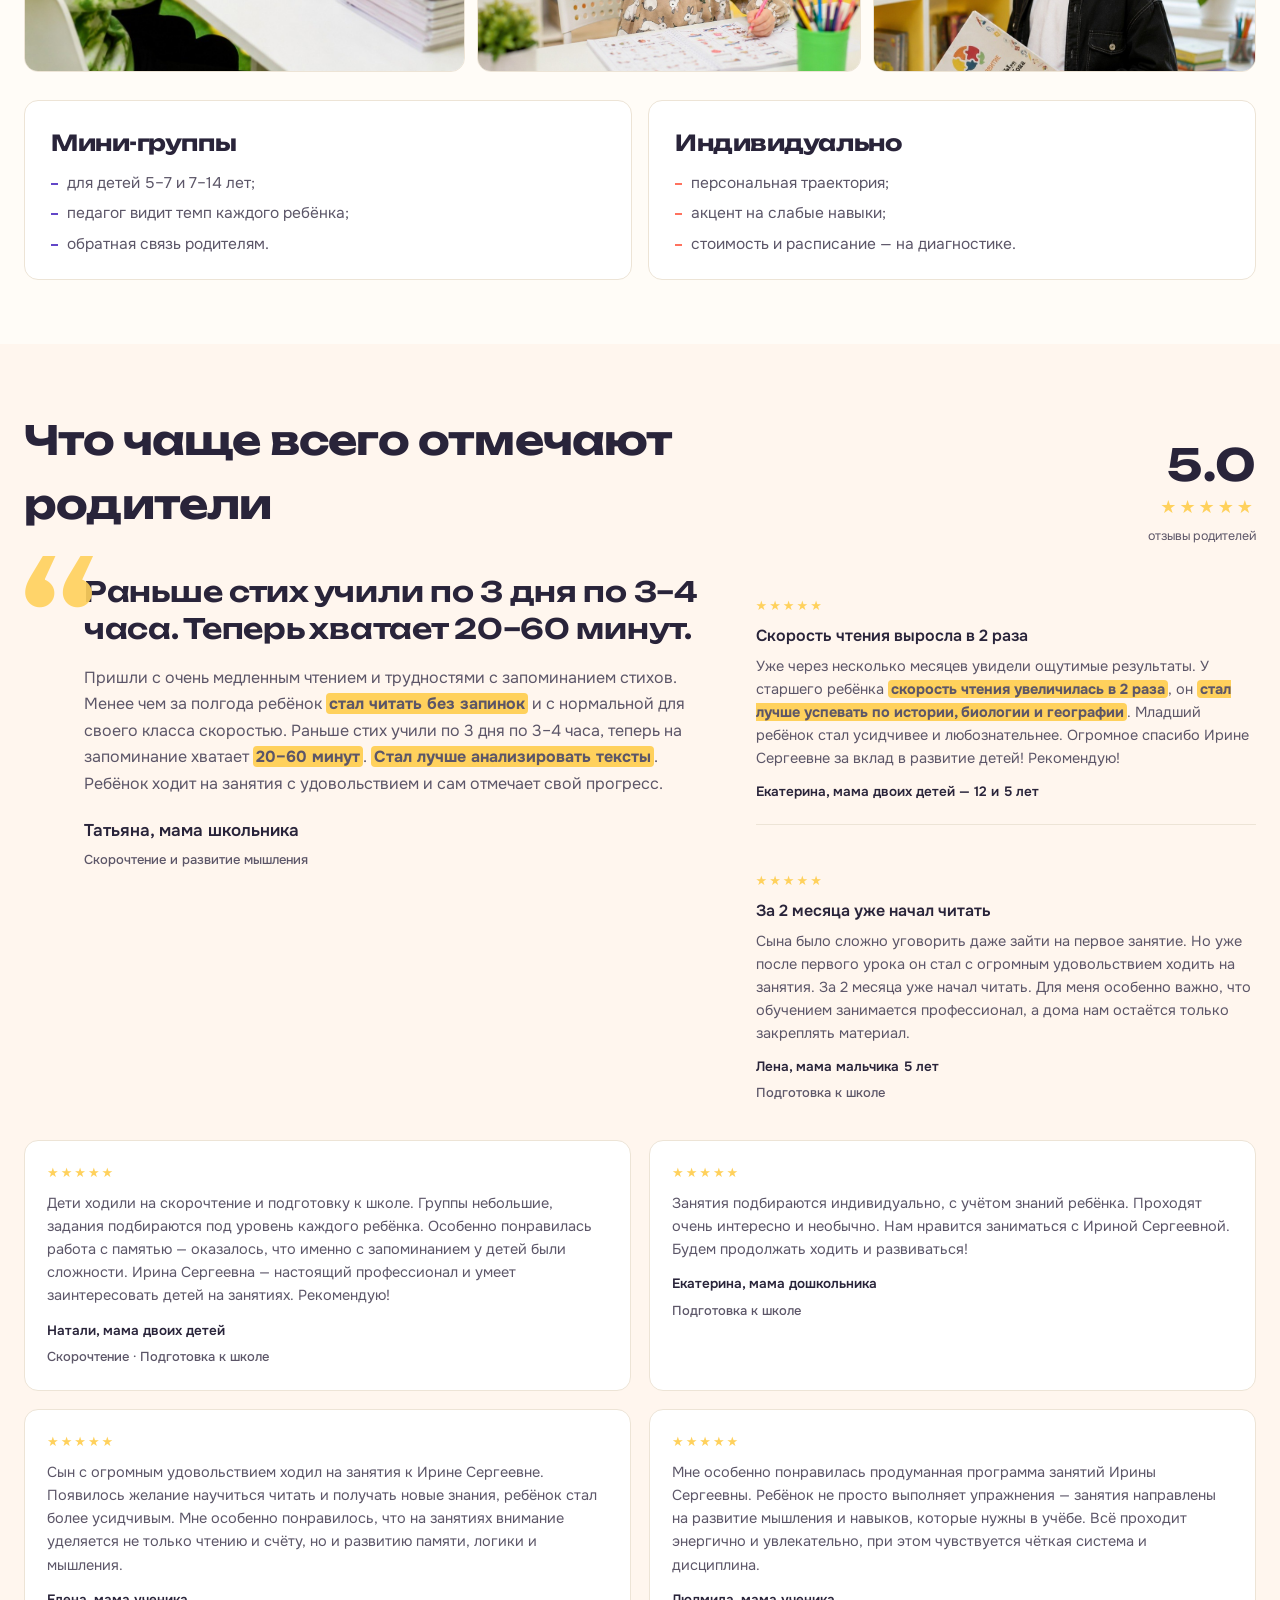
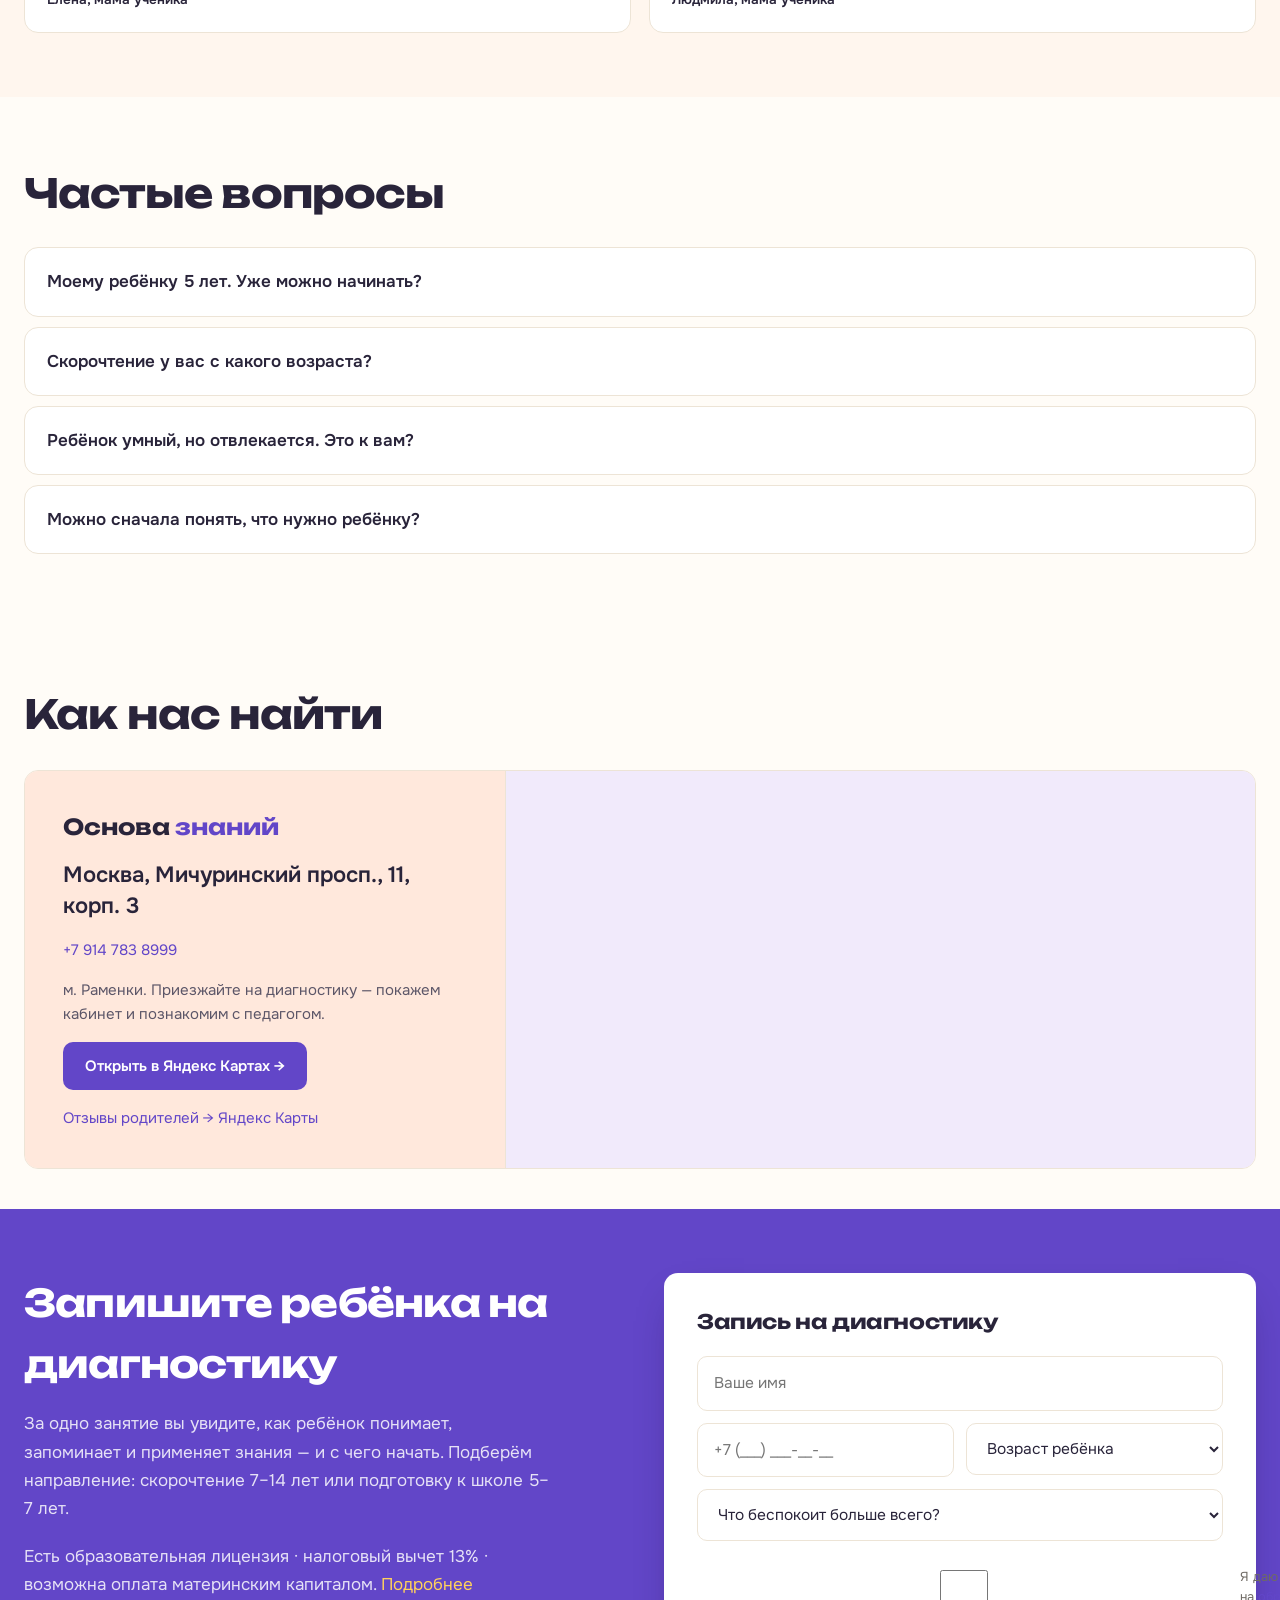
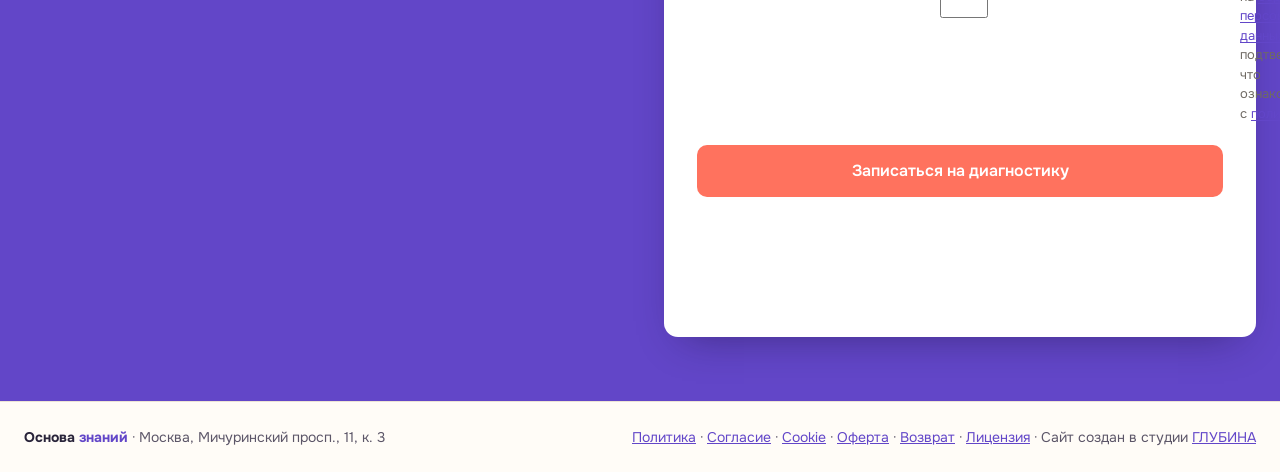
==== commit 512652ad: "Add cookie consent, legal pages, and an unchecked PD checkbox. Metrika loads only after analytics co" ====
--- a/index.html
+++ b/index.html
@@ -51,17 +51,7 @@
   "areaServed": "Москва"
 }
 </script>
-<!-- Yandex.Metrika counter -->
-<script type="text/javascript">
-   (function(m,e,t,r,i,k,a){m[i]=m[i]||function(){(m[i].a=m[i].a||[]).push(arguments)};
-   m[i].l=1*new Date();
-   for (var j = 0; j < document.scripts.length; j++) {if (document.scripts[j].src === r) { return; }}
-   k=e.createElement(t),a=e.getElementsByTagName(t)[0],k.async=1,k.src=r,a.parentNode.insertBefore(k,a)})
-   (window, document,'script','https://mc.yandex.ru/metrika/tag.js?id=110489022', 'ym');
-   ym(110489022, 'init', {ssr:true, webvisor:true, clickmap:true, accurateTrackBounce:true, trackLinks:true});
-</script>
-<noscript><div><img src="https://mc.yandex.ru/watch/110489022" style="position:absolute; left:-9999px;" alt="" /></div></noscript>
-<!-- /Yandex.Metrika counter -->
+<script src="/cookie-consent.js" data-ym-id="110489022" data-cookie-page="/cookies/" data-privacy-page="/privacy/" data-accent="#6246C8"></script>
 <link rel="preconnect" href="https://fonts.googleapis.com">
 <link rel="preconnect" href="https://fonts.gstatic.com" crossorigin>
 <link href="https://fonts.googleapis.com/css2?family=Onest:wght@300;400;500;600;700;800&family=Unbounded:wght@400;500;600;700;800&display=swap" rel="stylesheet">
@@ -458,6 +448,7 @@
     .hero-cta .btn,.finale form button{font-size:14px}
     header.site .btn{padding:8px 10px;font-size:13px}
   }
+.pd-check{display:flex;gap:10px;align-items:flex-start;margin:14px 0 10px;font-size:13px;line-height:1.5;color:#6f6a64;cursor:pointer}.pd-check input{margin-top:3px;flex:0 0 auto;width:18px;height:18px;accent-color:#6246C8}.pd-check a{color:#6246C8;text-decoration:underline;text-underline-offset:2px}
 </style>
 <link rel="stylesheet" href="/responsive.css">
 </head>
@@ -844,11 +835,15 @@
         </select>
       </div>
       <input id="f_website" name="website" type="text" tabindex="-1" autocomplete="off" aria-hidden="true" style="position:absolute;left:-9999px;width:1px;height:1px;opacity:0;pointer-events:none">
+      <label class="pd-check" data-field="consent">
+        <input id="f_pd_consent" name="pd_consent" type="checkbox" required>
+        <span>Я даю согласие на <a href="/consent/">обработку персональных данных</a> и подтверждаю, что ознакомился(ась) с <a href="/privacy/">политикой</a>.</span>
+      </label>
+      <div class="field-error" data-error-for="consent" hidden></div>
       <button id="f_submit" type="submit">Записаться на диагностику</button>
       <p class="form-note">40–60 минут · родитель присутствует · бесплатно</p>
       <div id="form-status" class="form-status" aria-live="polite"></div>
-      <p class="privacy">Нажимая кнопку, вы соглашаетесь на <a href="/consent/">обработку персональных данных</a>.</p>
-    </form>
+      </form>
   </div>
 </section>
 
@@ -863,7 +858,15 @@
   <div class="wrap row">
     <div><strong>Основа <em>знаний</em></strong> · Москва, Мичуринский просп., 11, к. 3</div>
     <div>
-      <a href="/privacy/">Политика конфиденциальности</a>
+      <a href="/privacy/">Политика</a>
+      ·
+      <a href="/consent/">Согласие</a>
+      ·
+      <a href="/cookies/" data-cookie-settings>Cookie</a>
+      ·
+      <a href="/offer/">Оферта</a>
+      ·
+      <a href="/returns/">Возврат</a>
       ·
       <a href="/license/">Лицензия</a>
       ·
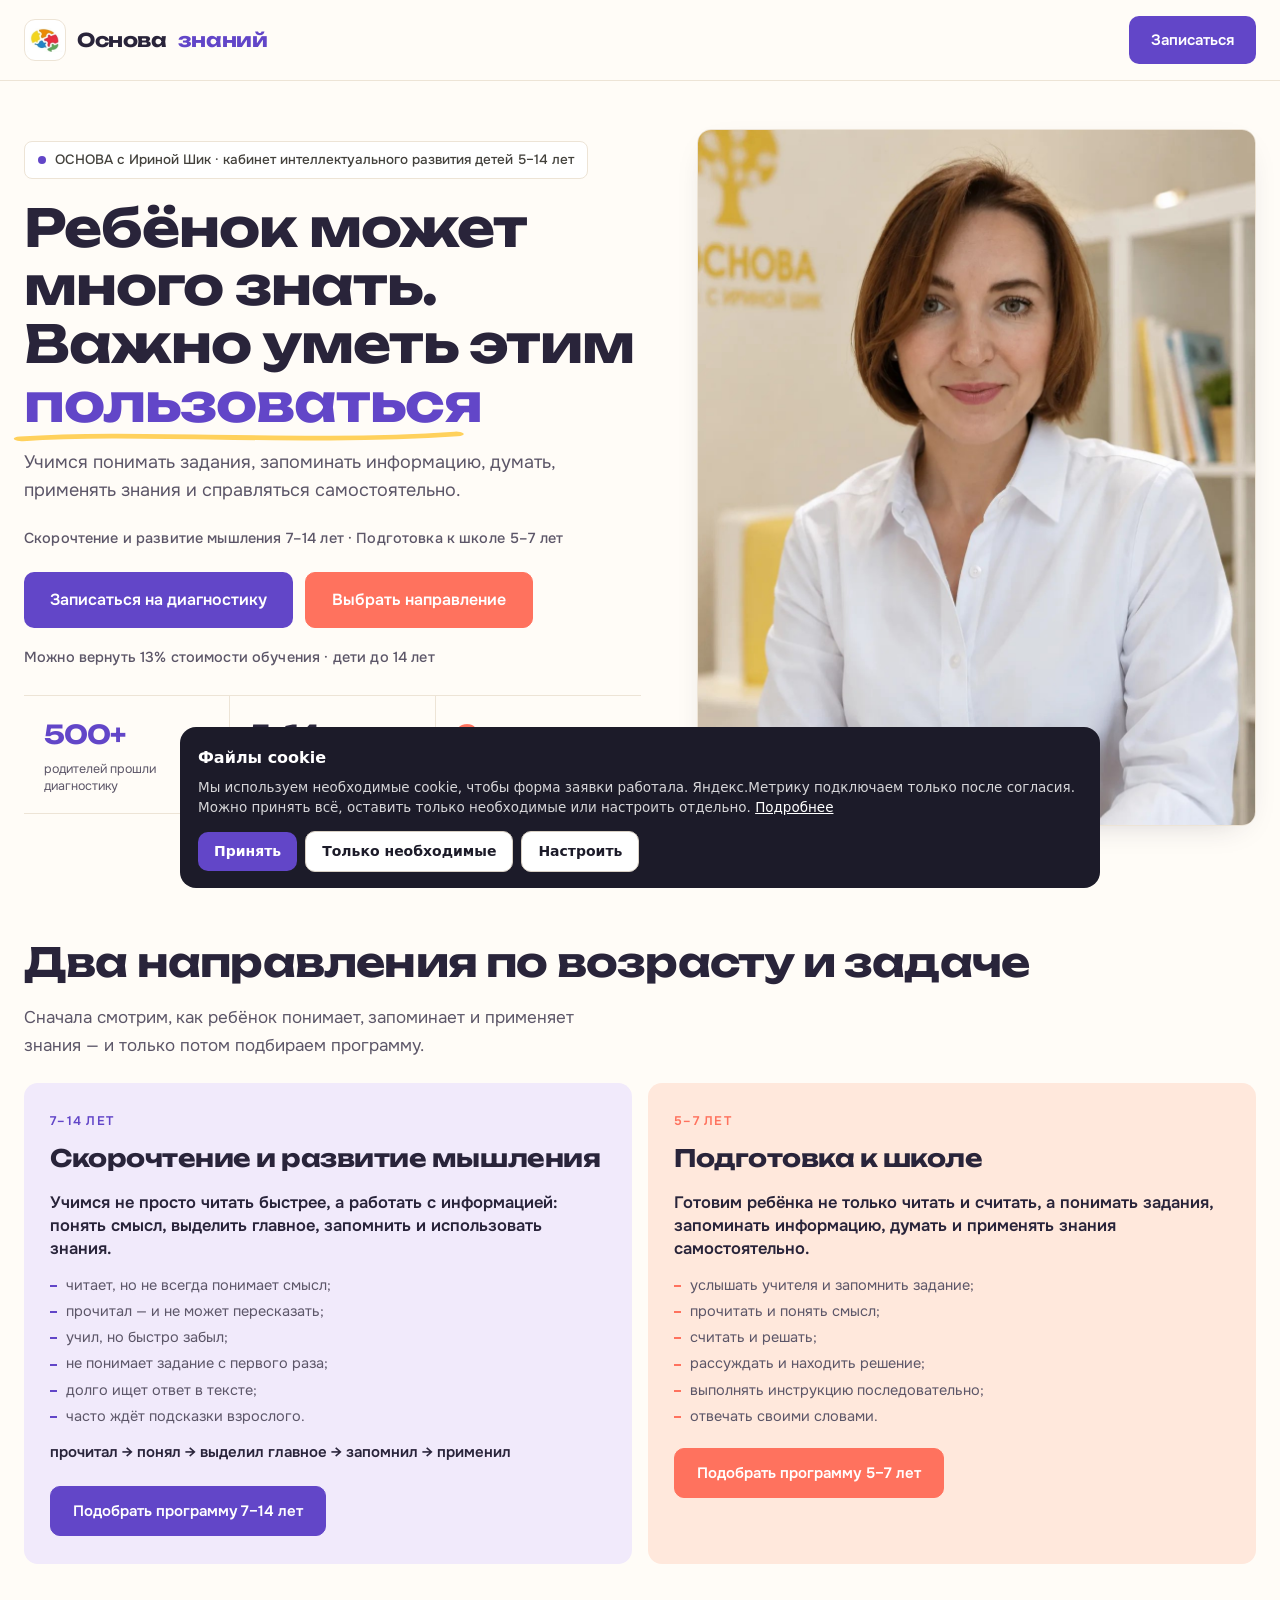
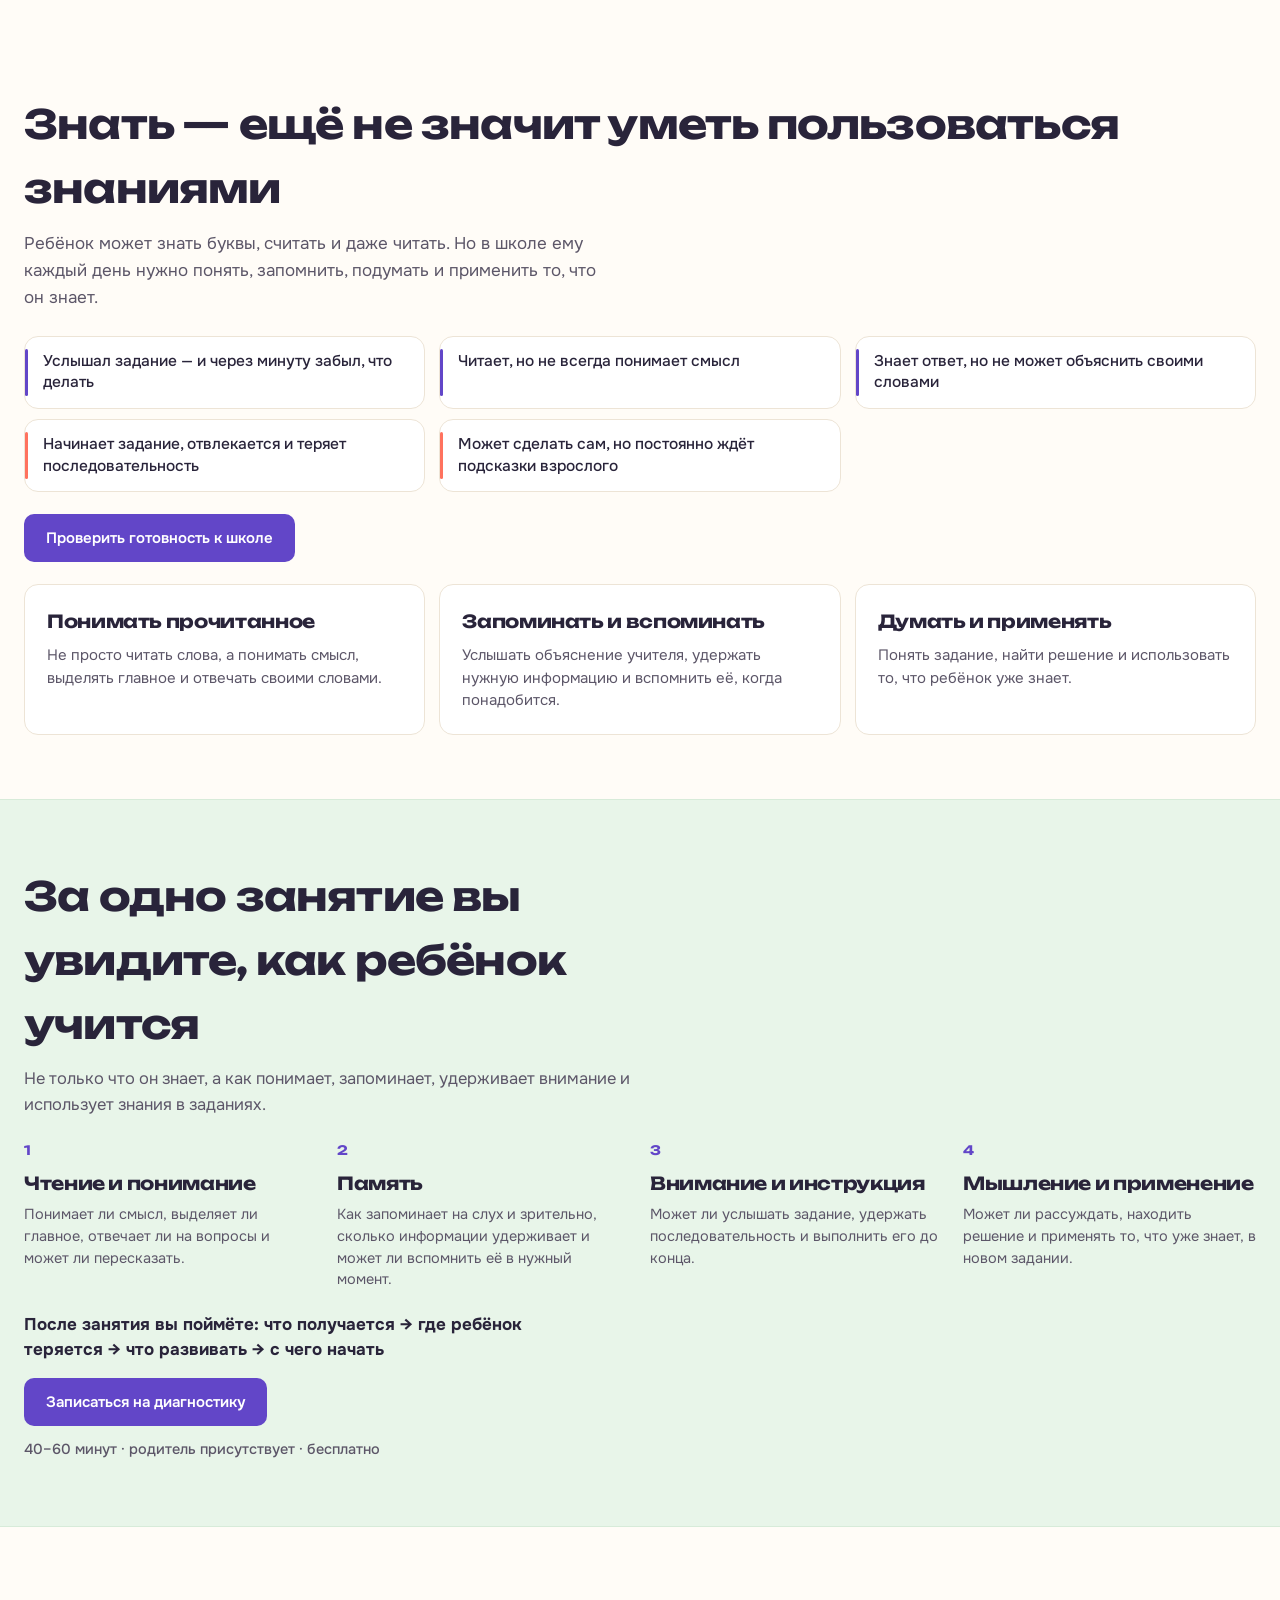
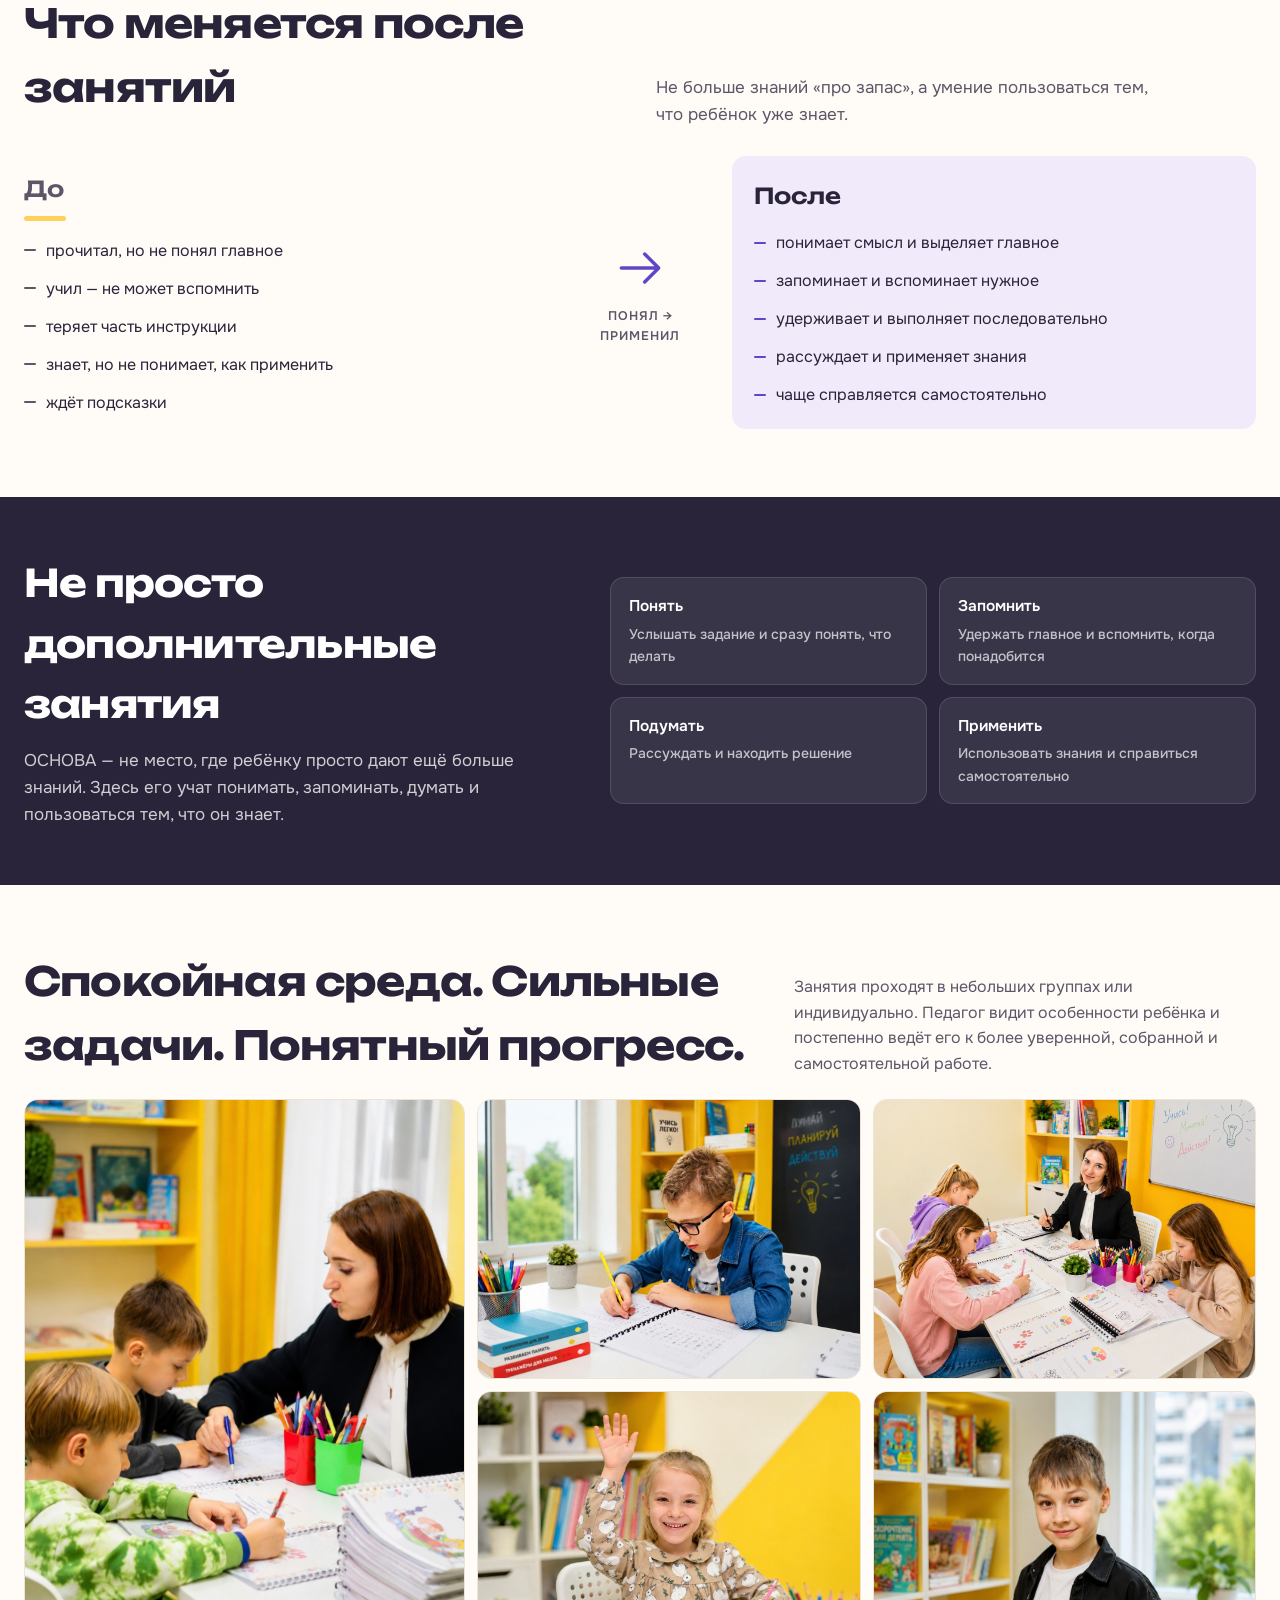
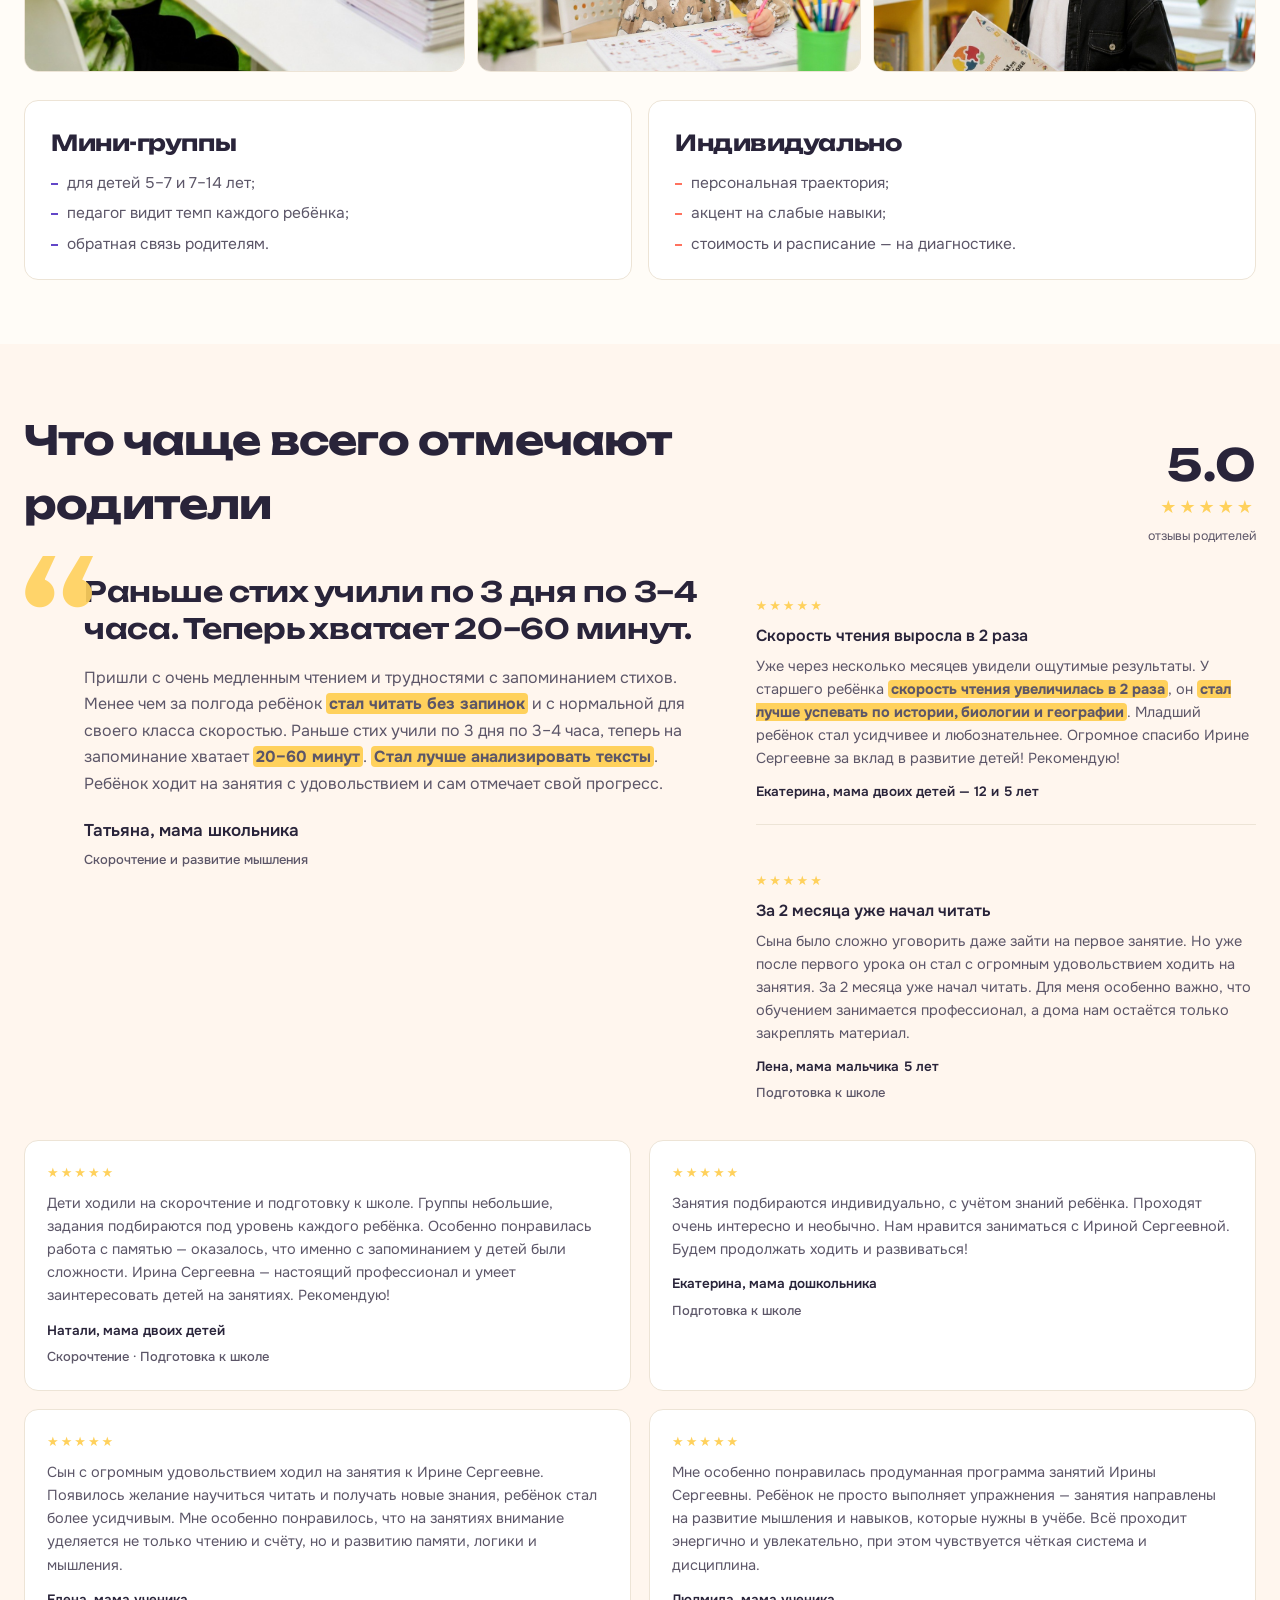
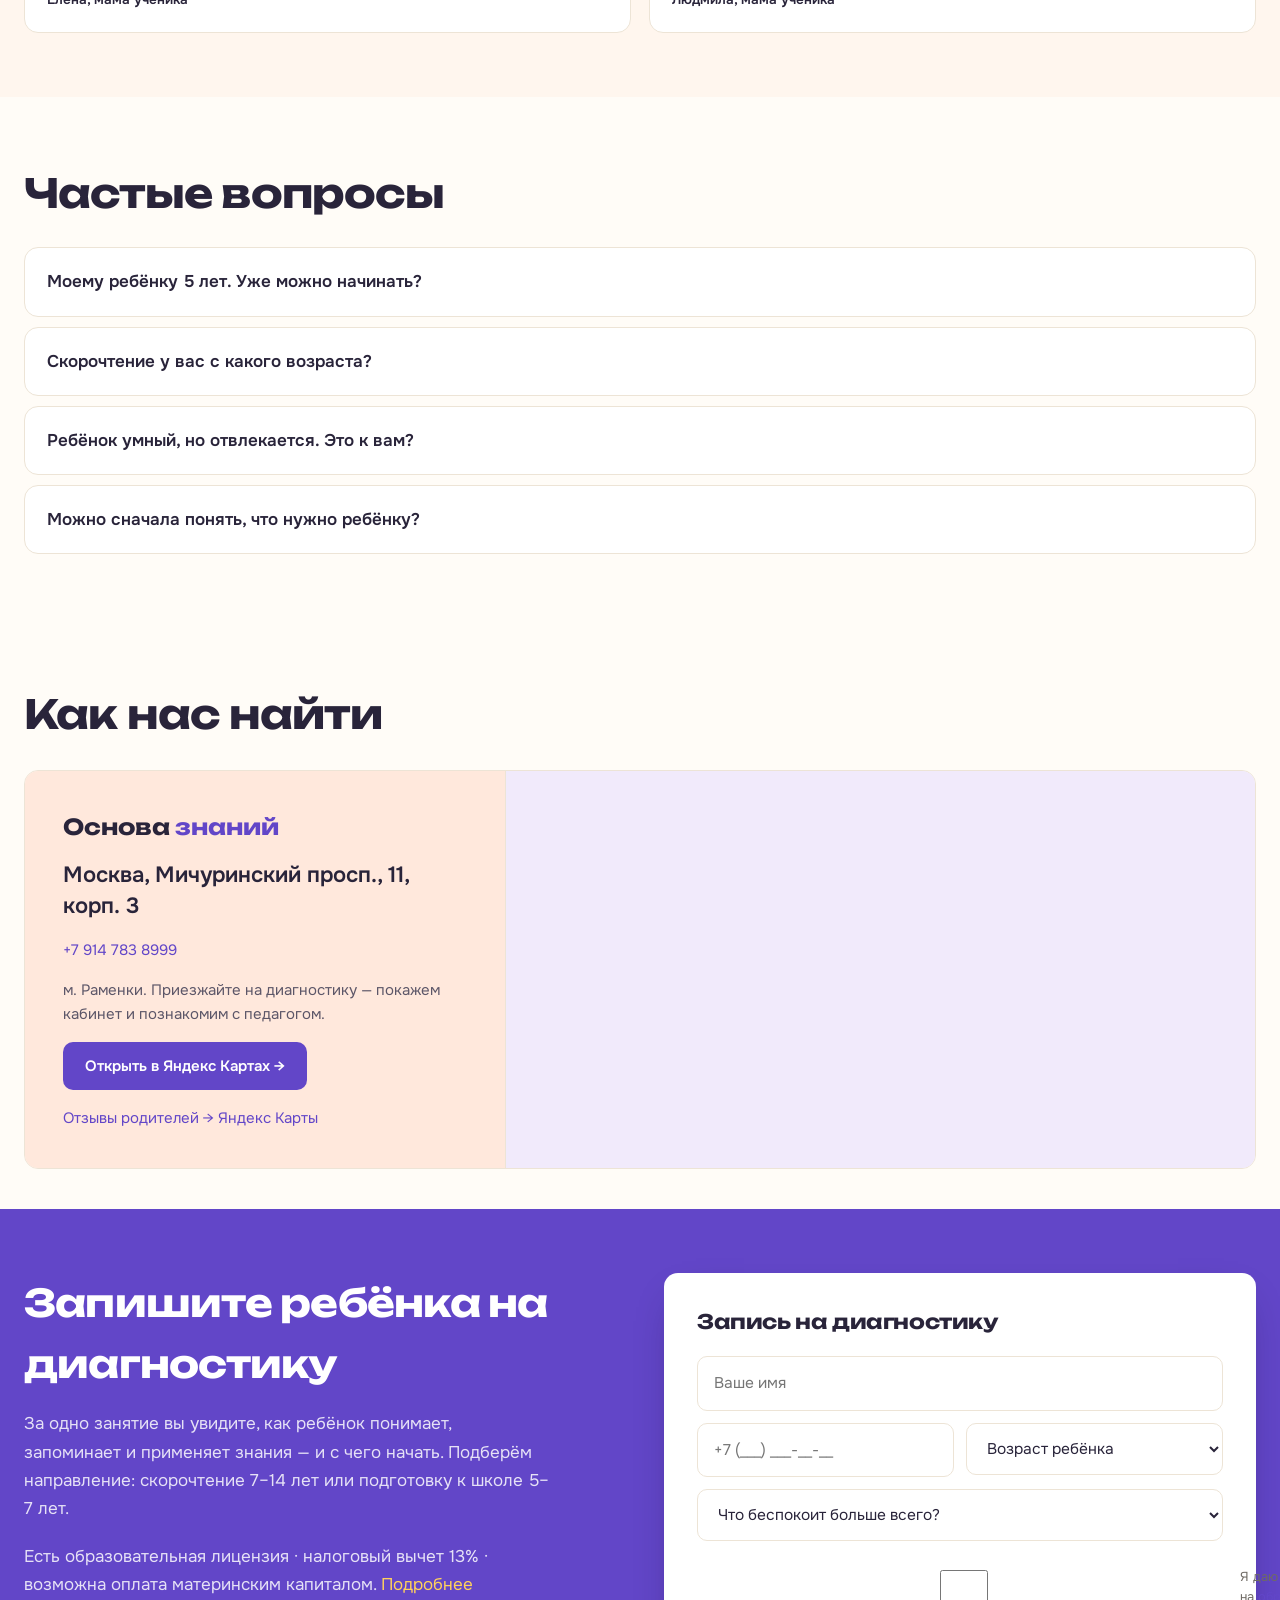
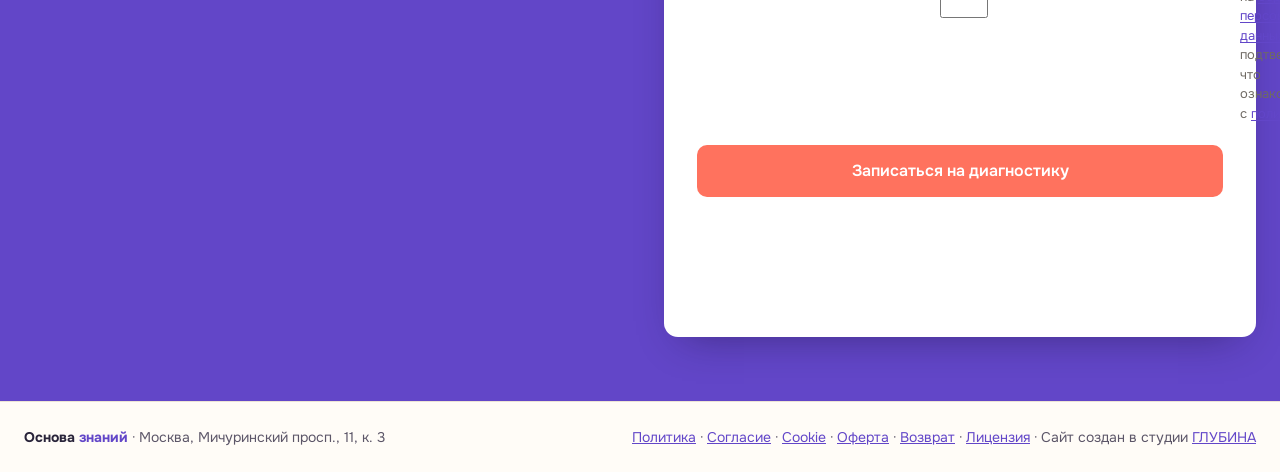
==== commit ee0a5cc1: "Подарок вместо бота, векторная фавиконка и единые иконки" ====
--- a/index.html
+++ b/index.html
@@ -21,9 +21,10 @@
 <meta name="geo.position" content="55.699093;37.511283">
 <meta name="ICBM" content="55.699093, 37.511283">
 <meta name="yandex-verification" content="76be8c8c491245c5">
+<link rel="icon" type="image/svg+xml" href="/favicon.svg">
 <link rel="icon" type="image/png" sizes="120x120" href="/favicon-120.png">
+<link rel="icon" type="image/png" sizes="64x64" href="/favicon.png">
 <link rel="icon" type="image/png" sizes="512x512" href="/images/favicon-512.png">
-<link rel="icon" type="image/png" sizes="64x64" href="/favicon.png">
 <link rel="icon" type="image/x-icon" href="/favicon.ico">
 <link rel="apple-touch-icon" sizes="180x180" href="/apple-touch-icon.png">
 <script type="application/ld+json">
@@ -875,6 +876,7 @@
   </div>
 </footer>
 
+  <script src="/gift.js" data-gift-url="https://drive.google.com/drive/folders/1tscaJg5__cIWqI_4mU_y8J8jGLXpgEdo?usp=sharing" data-accent="#6246C8" data-logo="/favicon-120.png" data-title="Заявка принята. Заберите подарок" data-text="Мы свяжемся с вами по указанному номеру. А подарок уже готов — заберите его прямо сейчас."></script>
 <script src="form.js"></script>
 <script>
 (function(){
